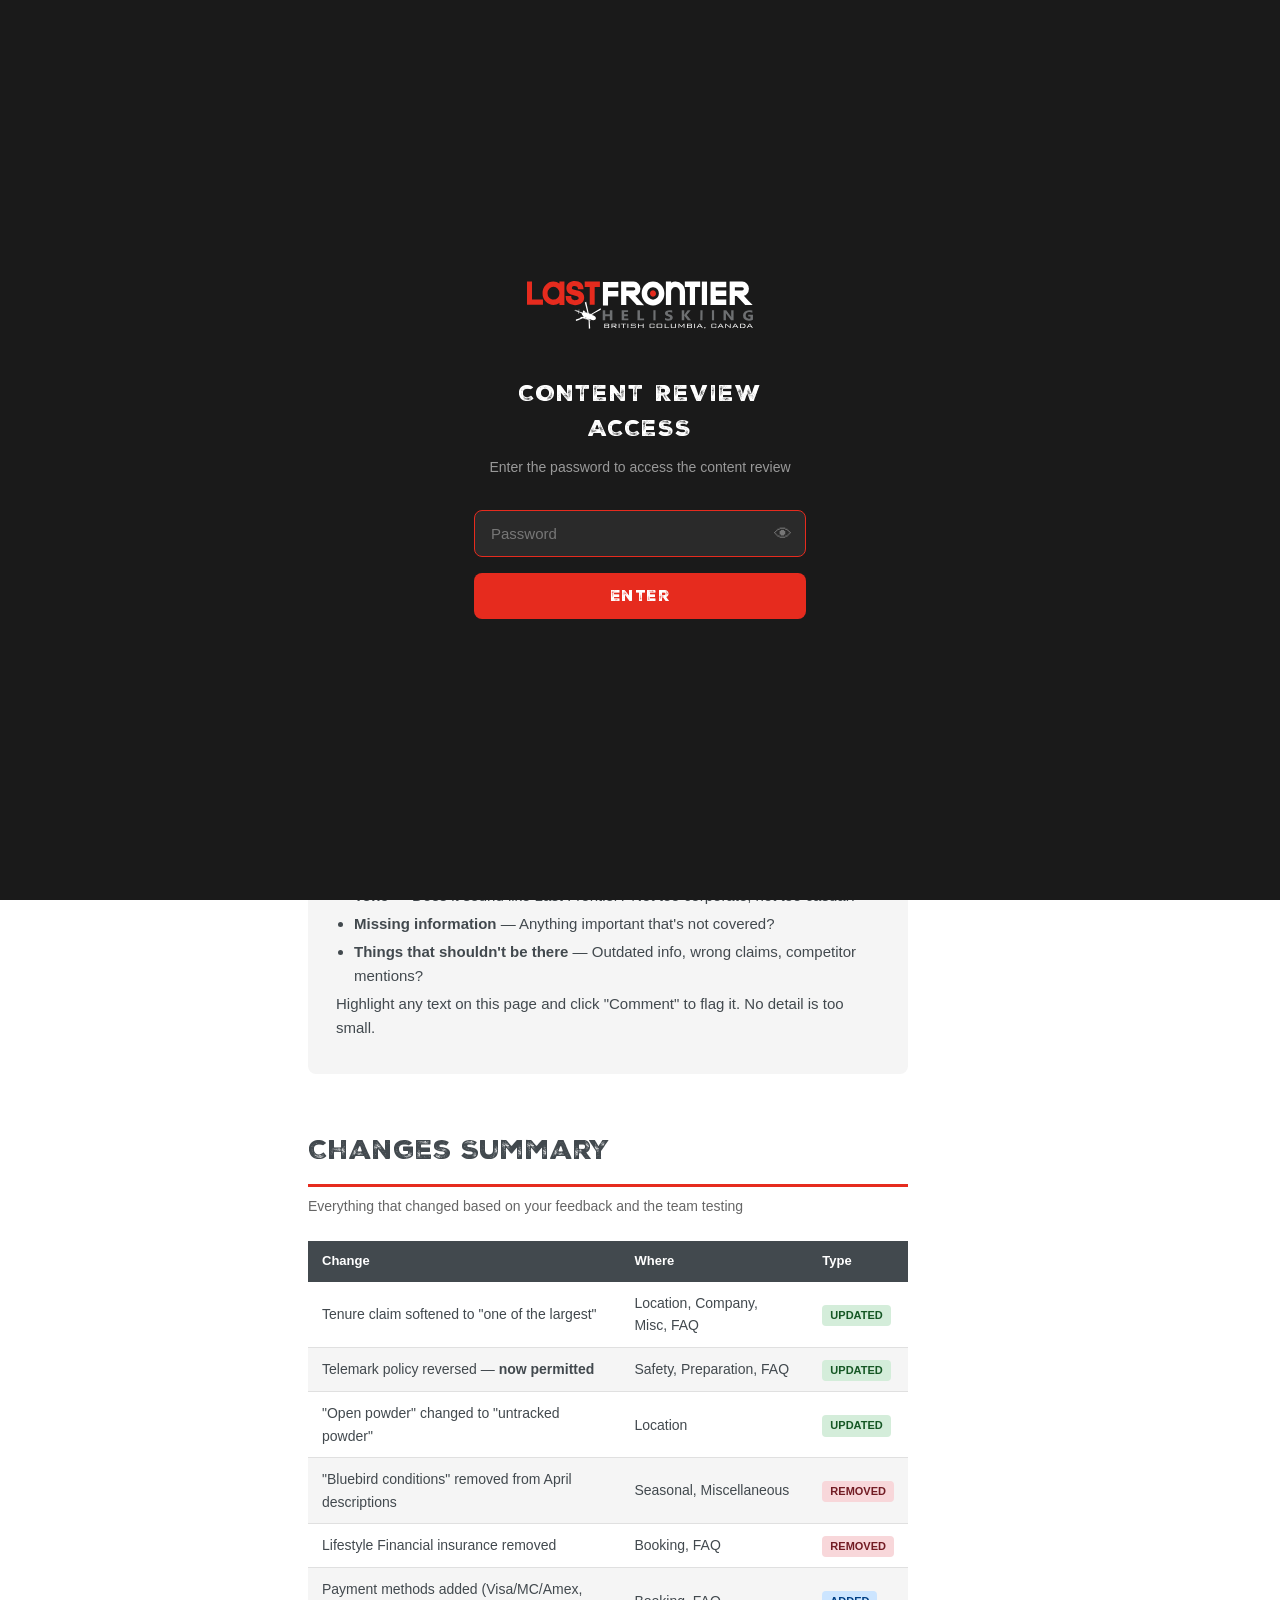
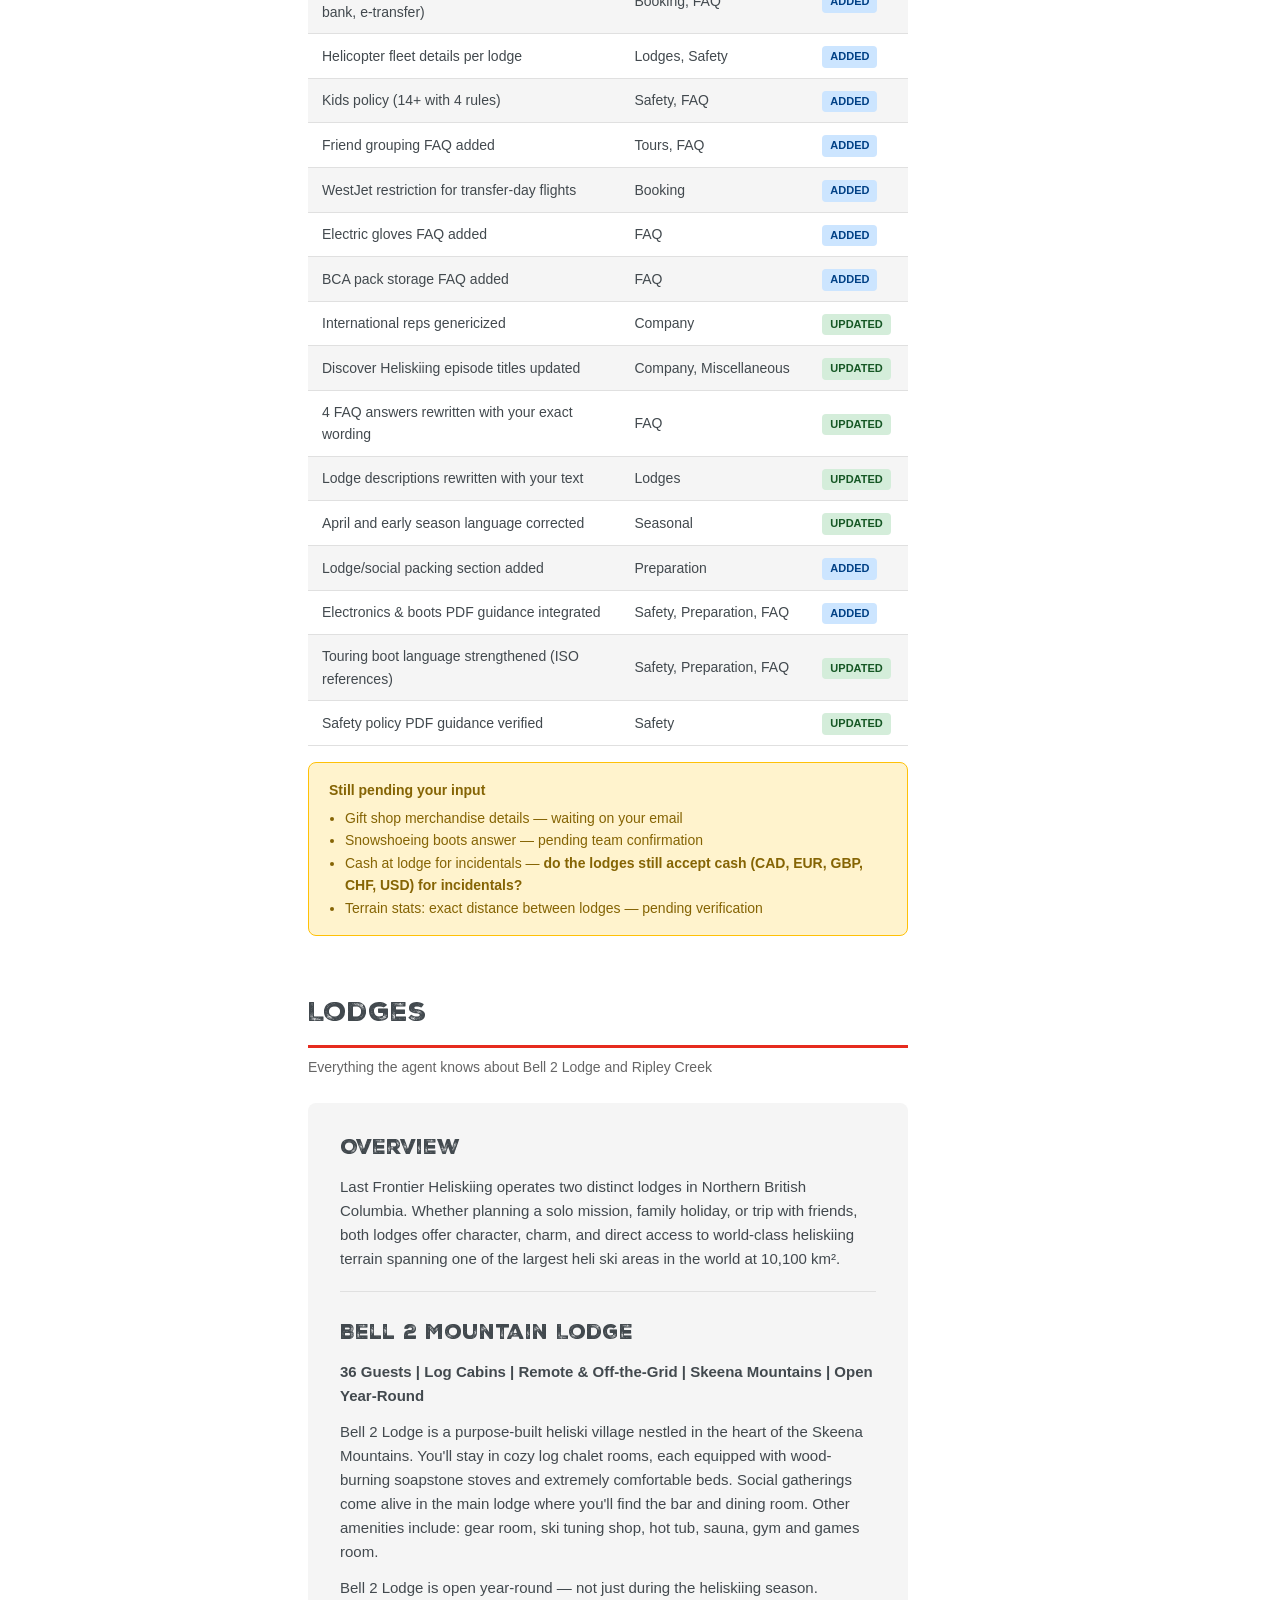
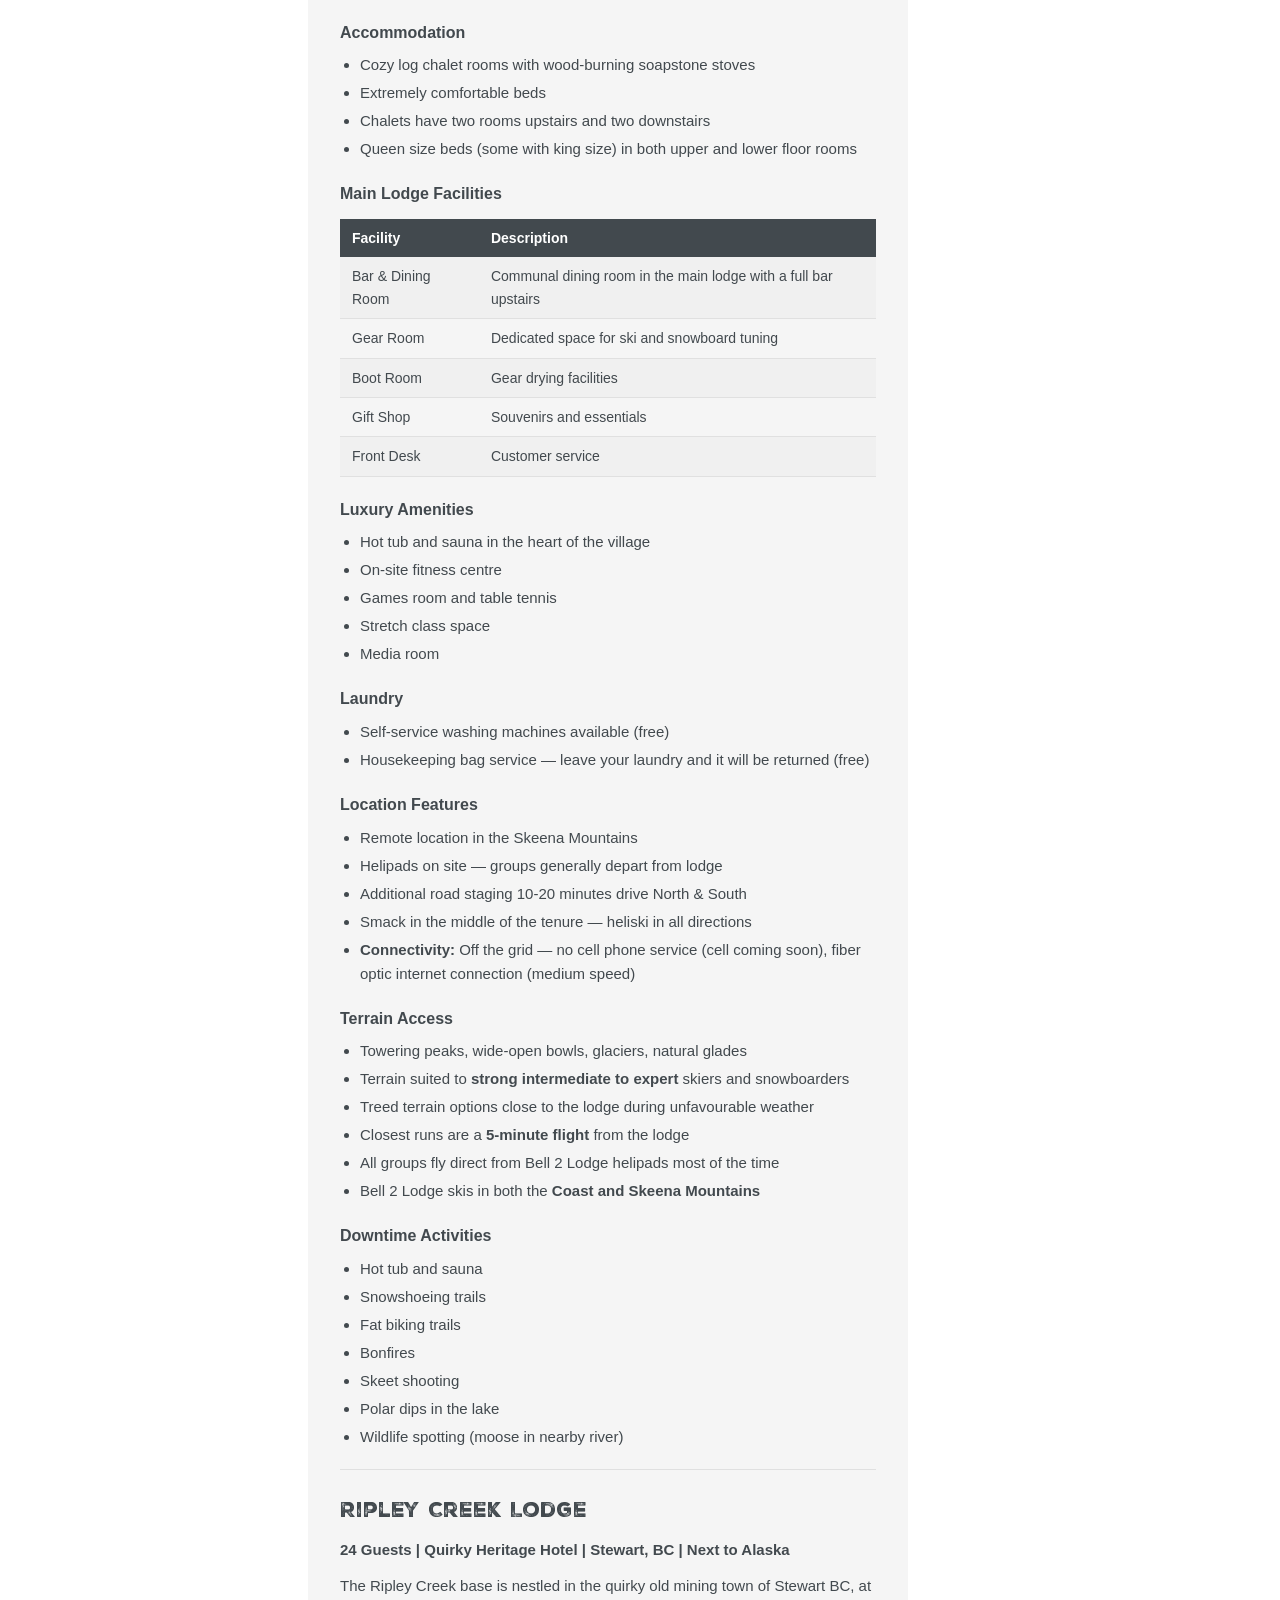
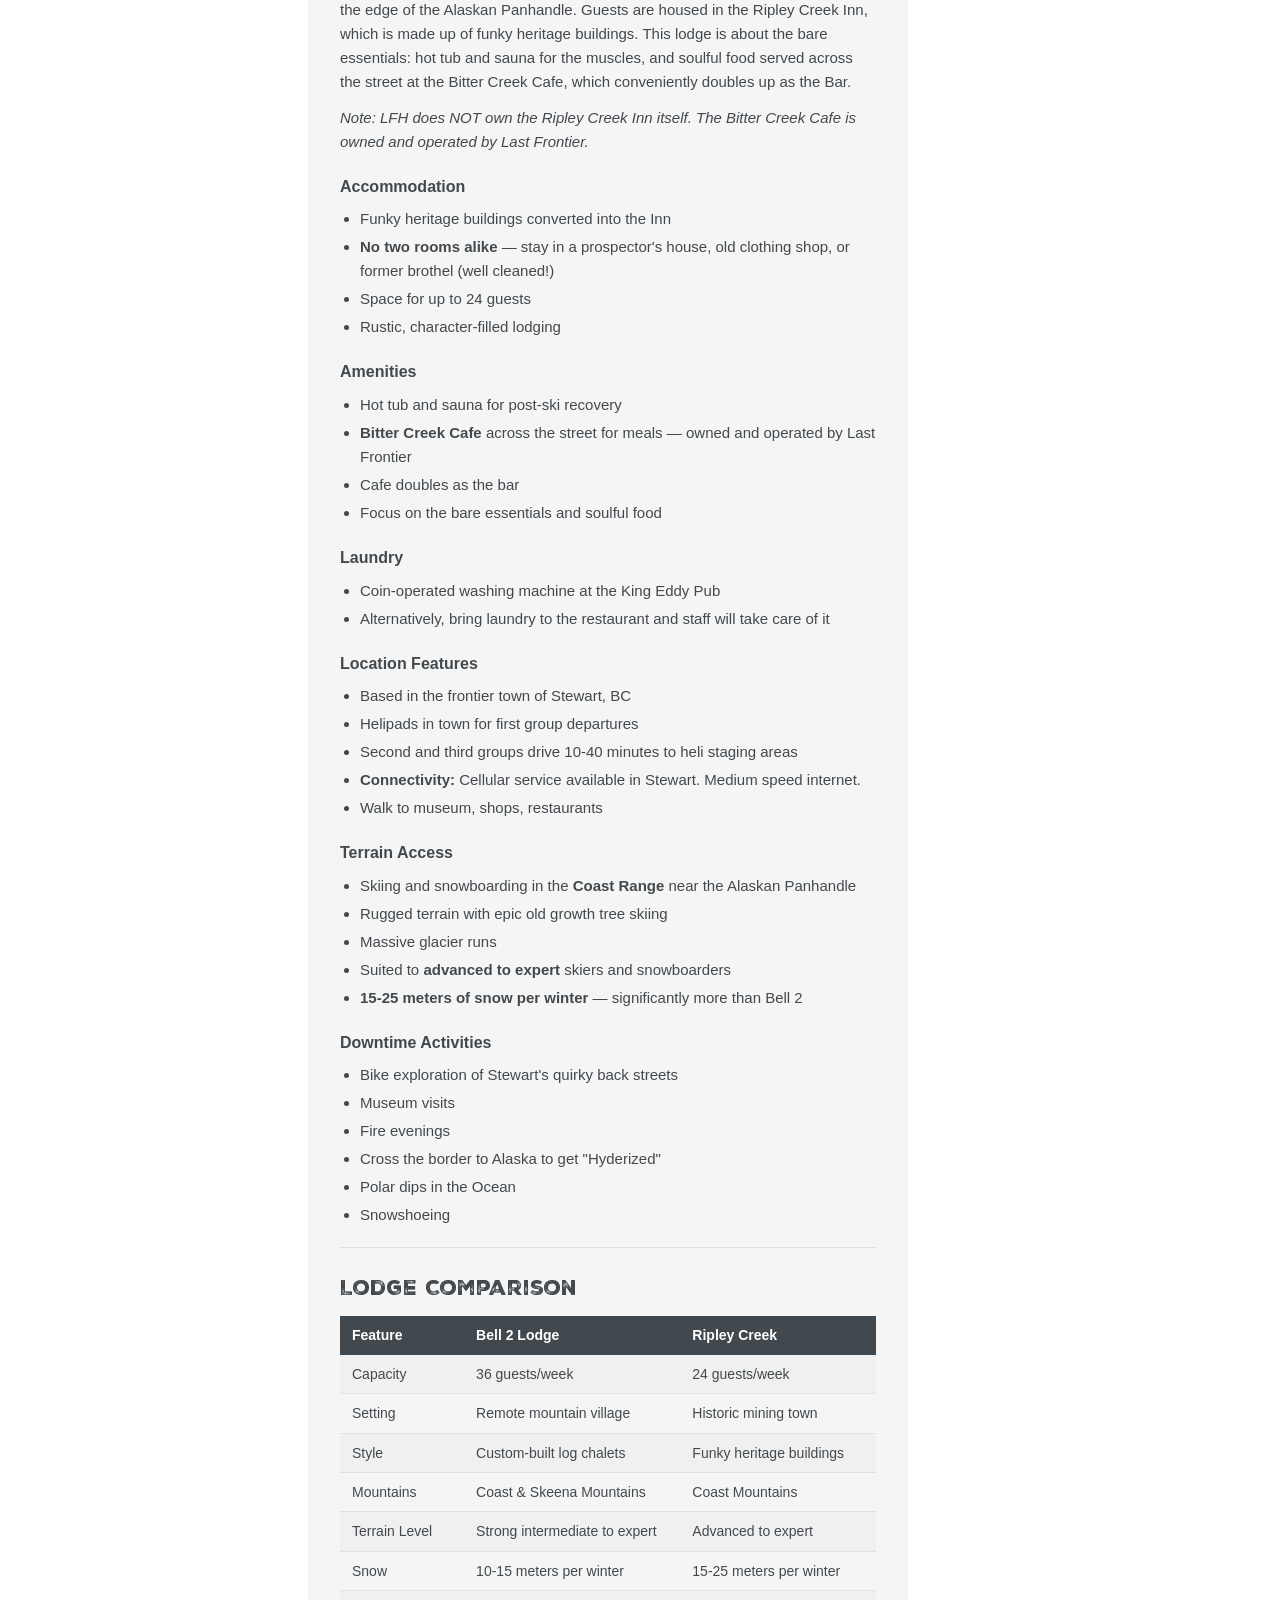
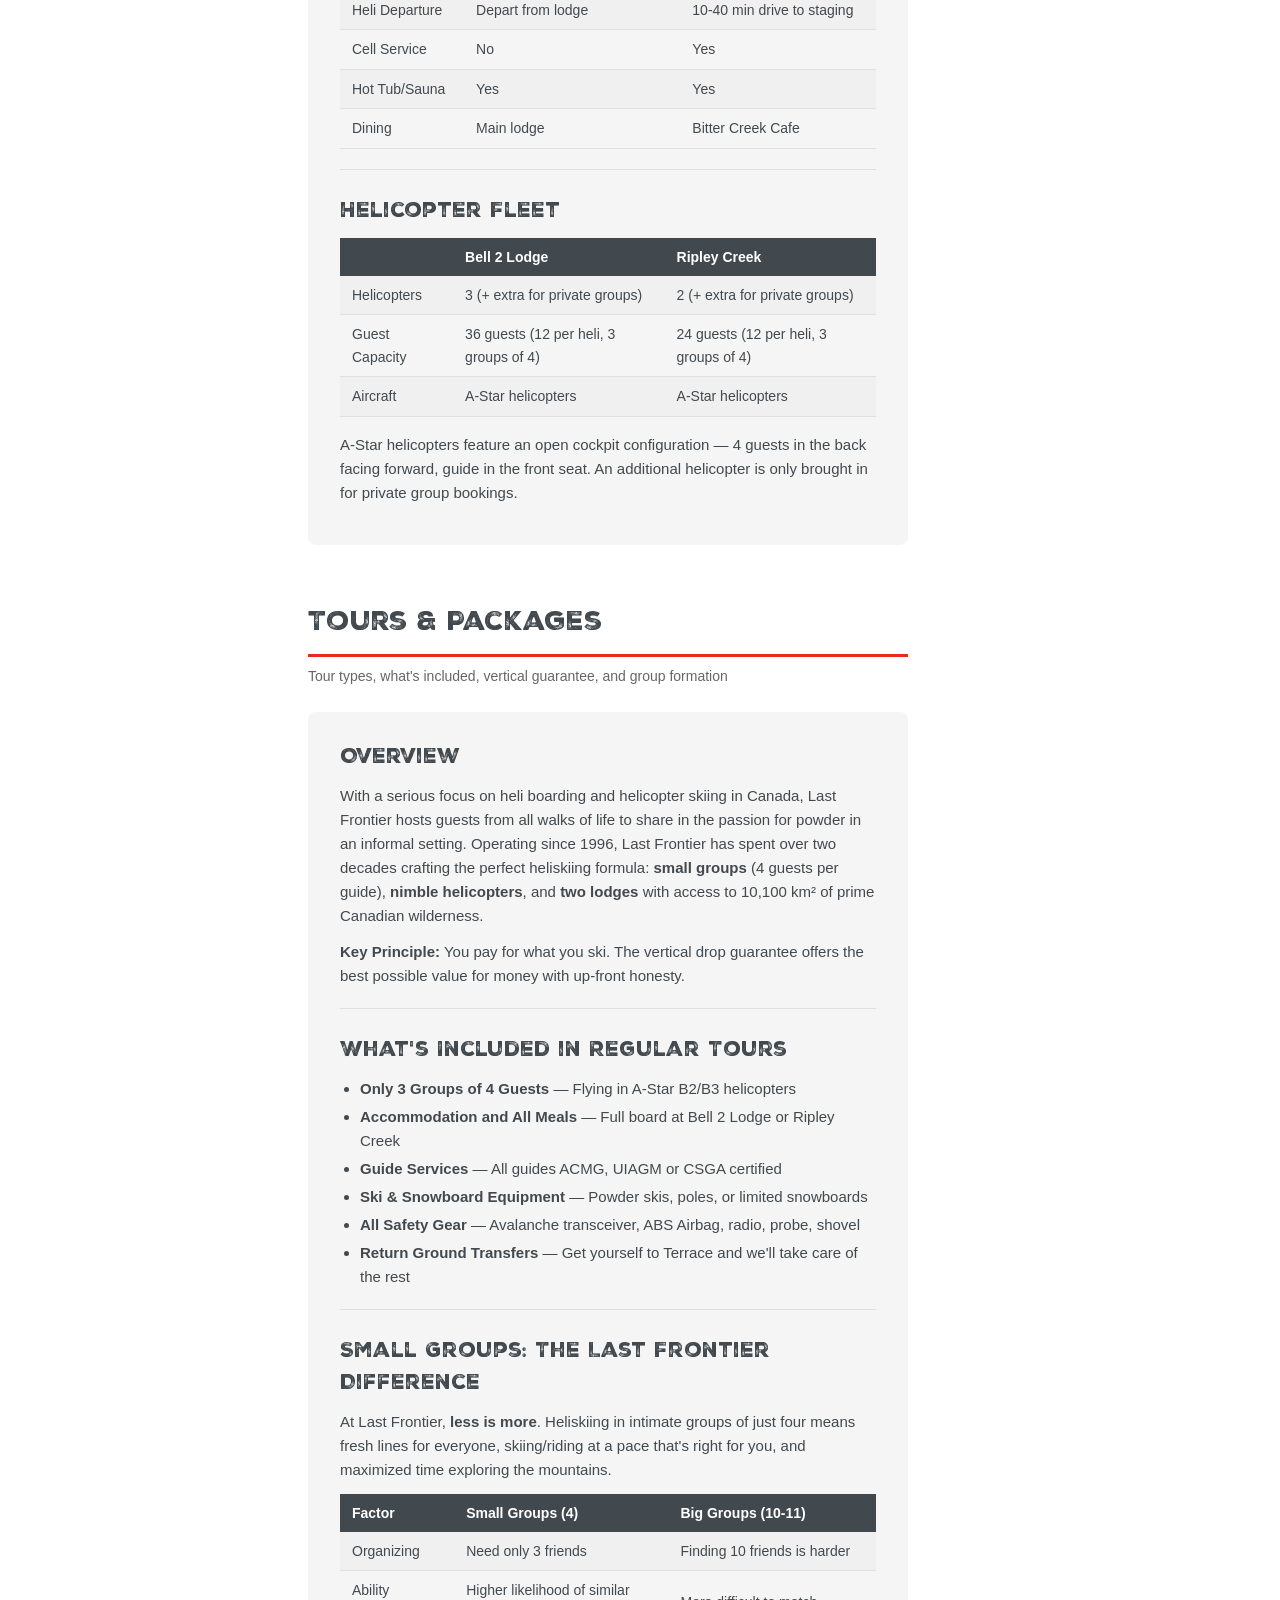
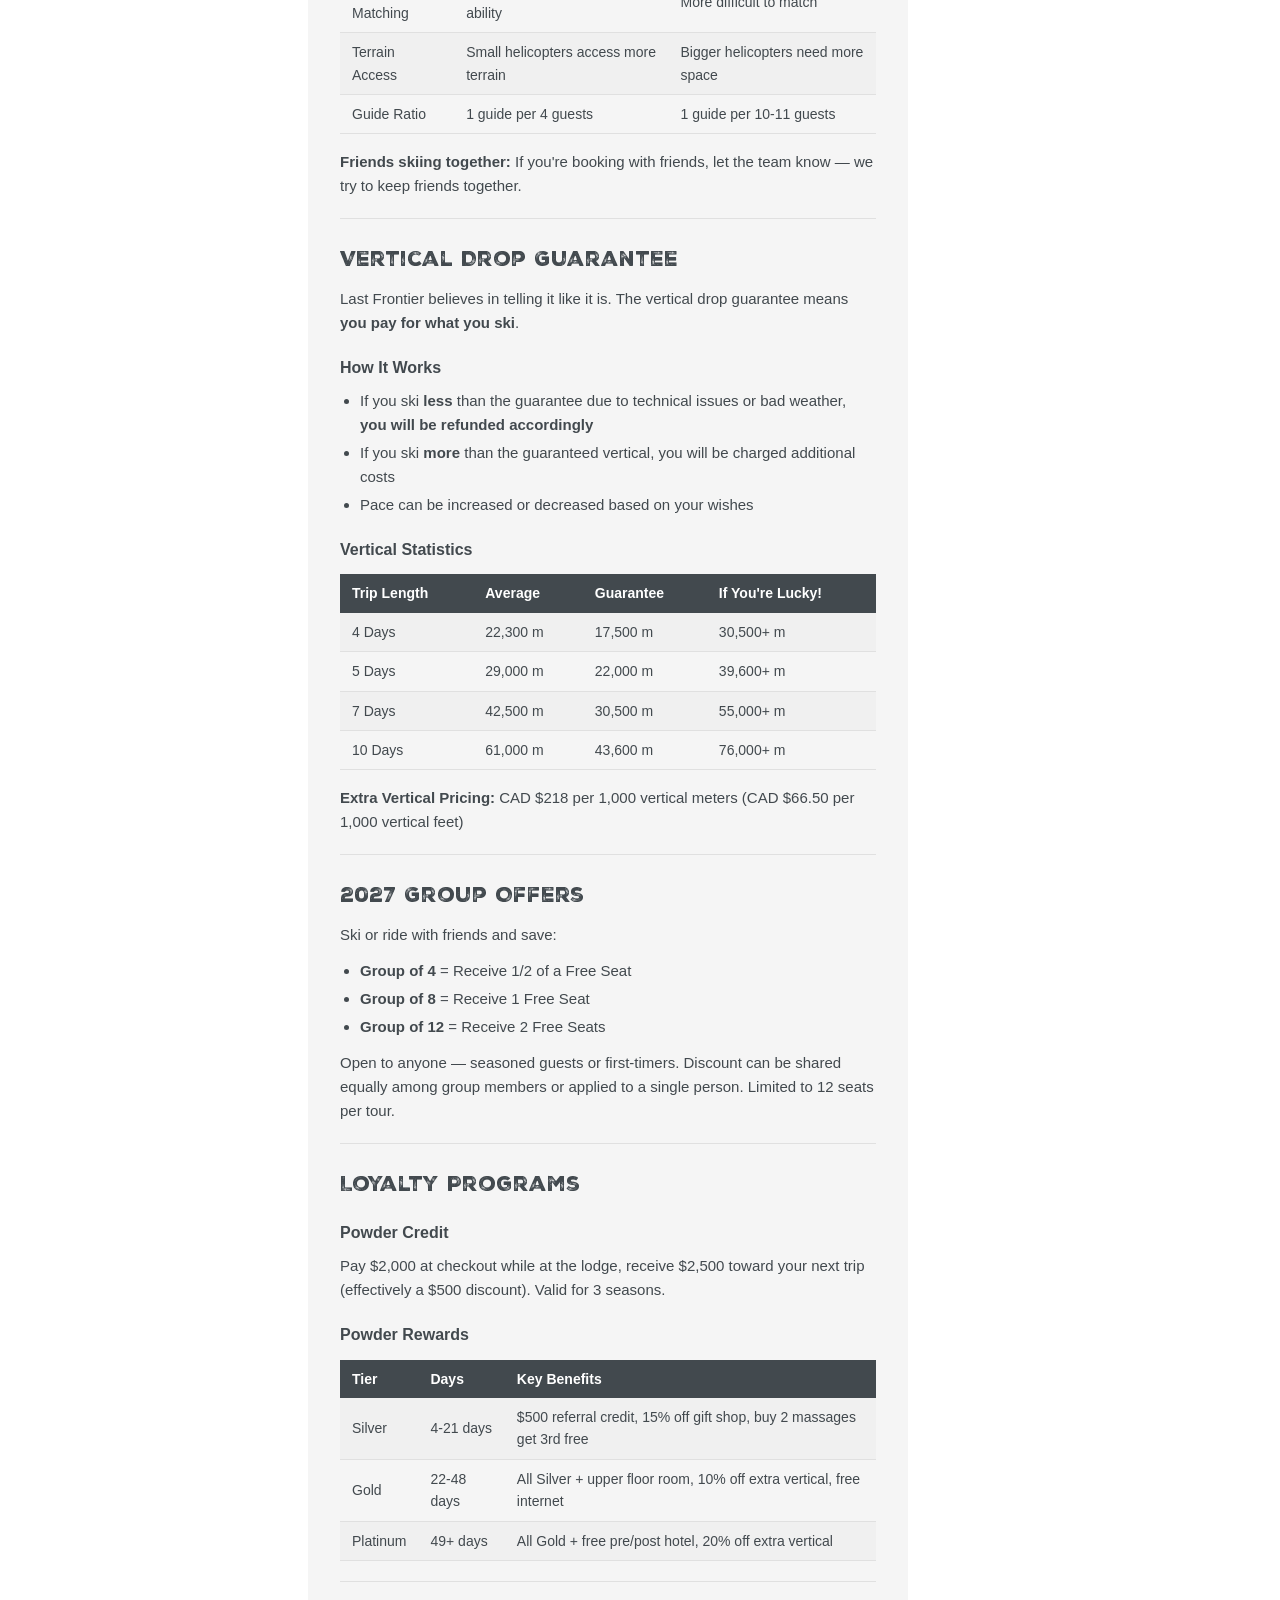
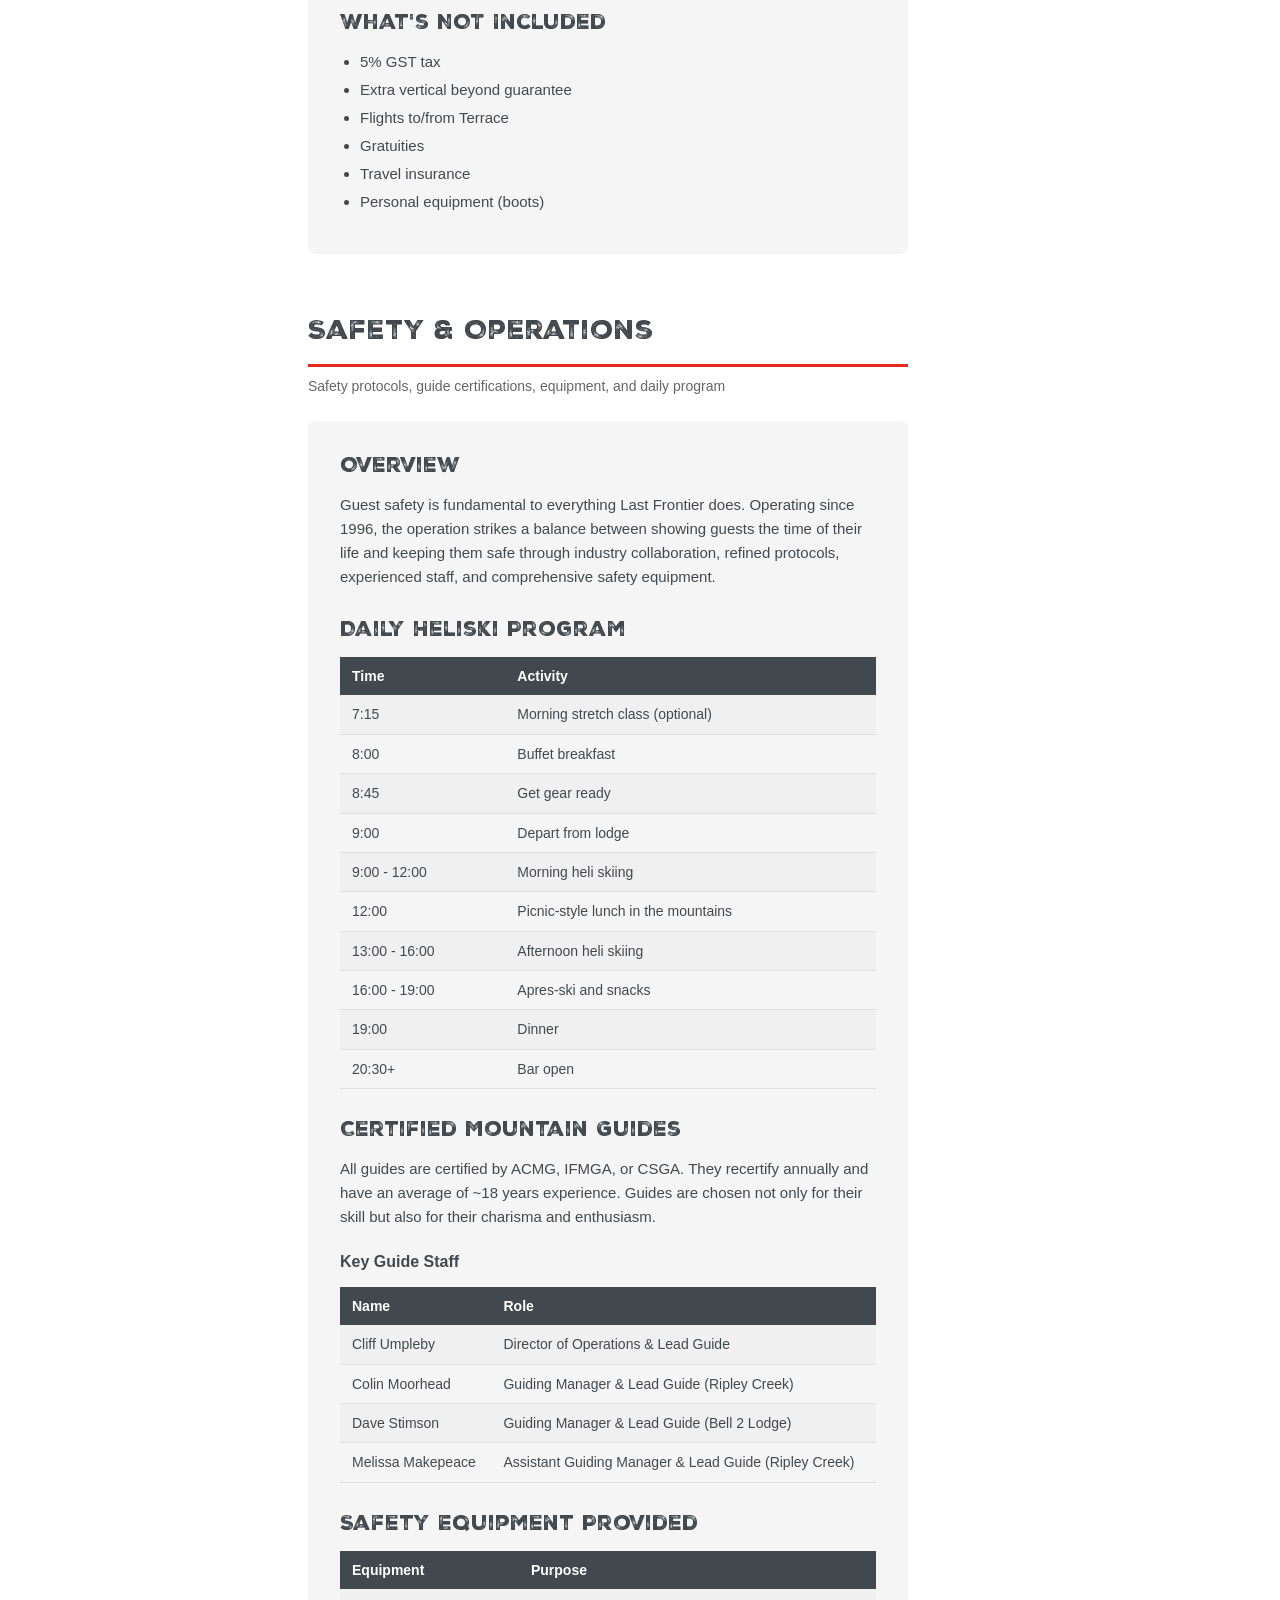
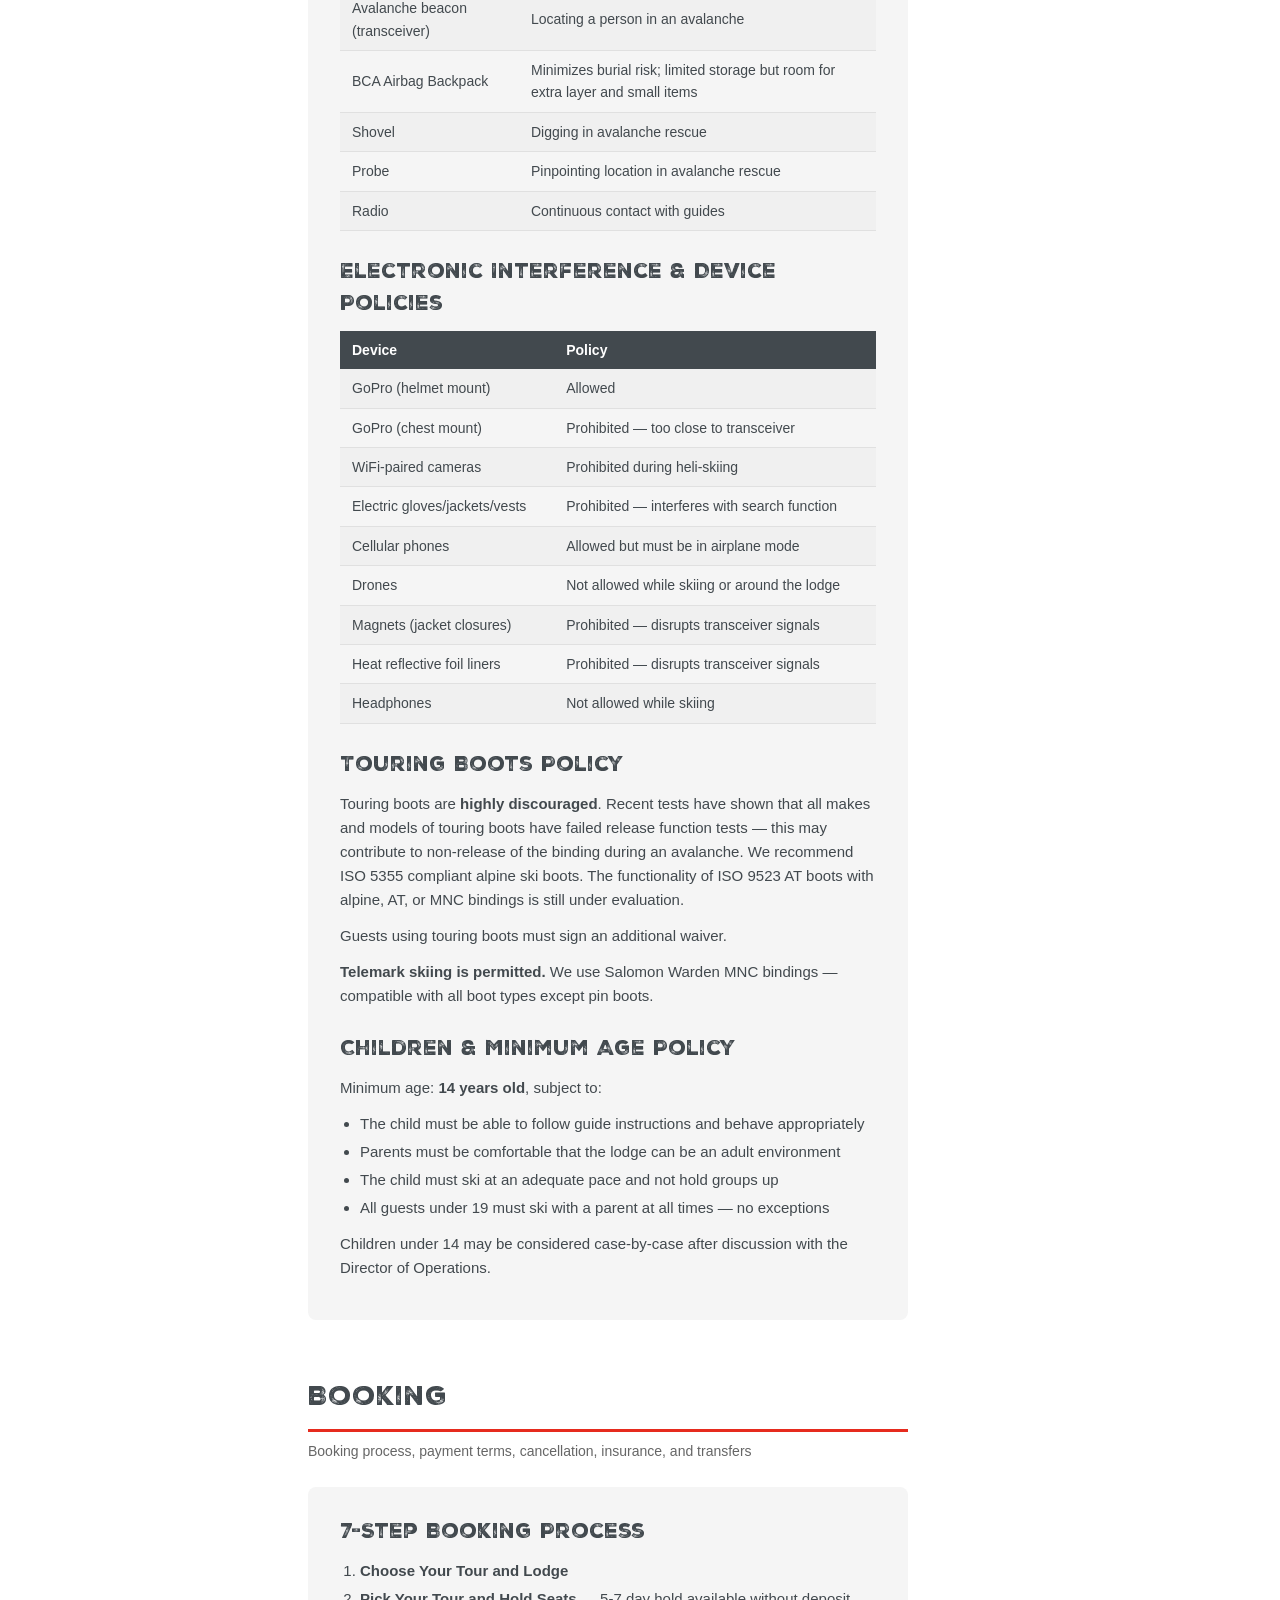
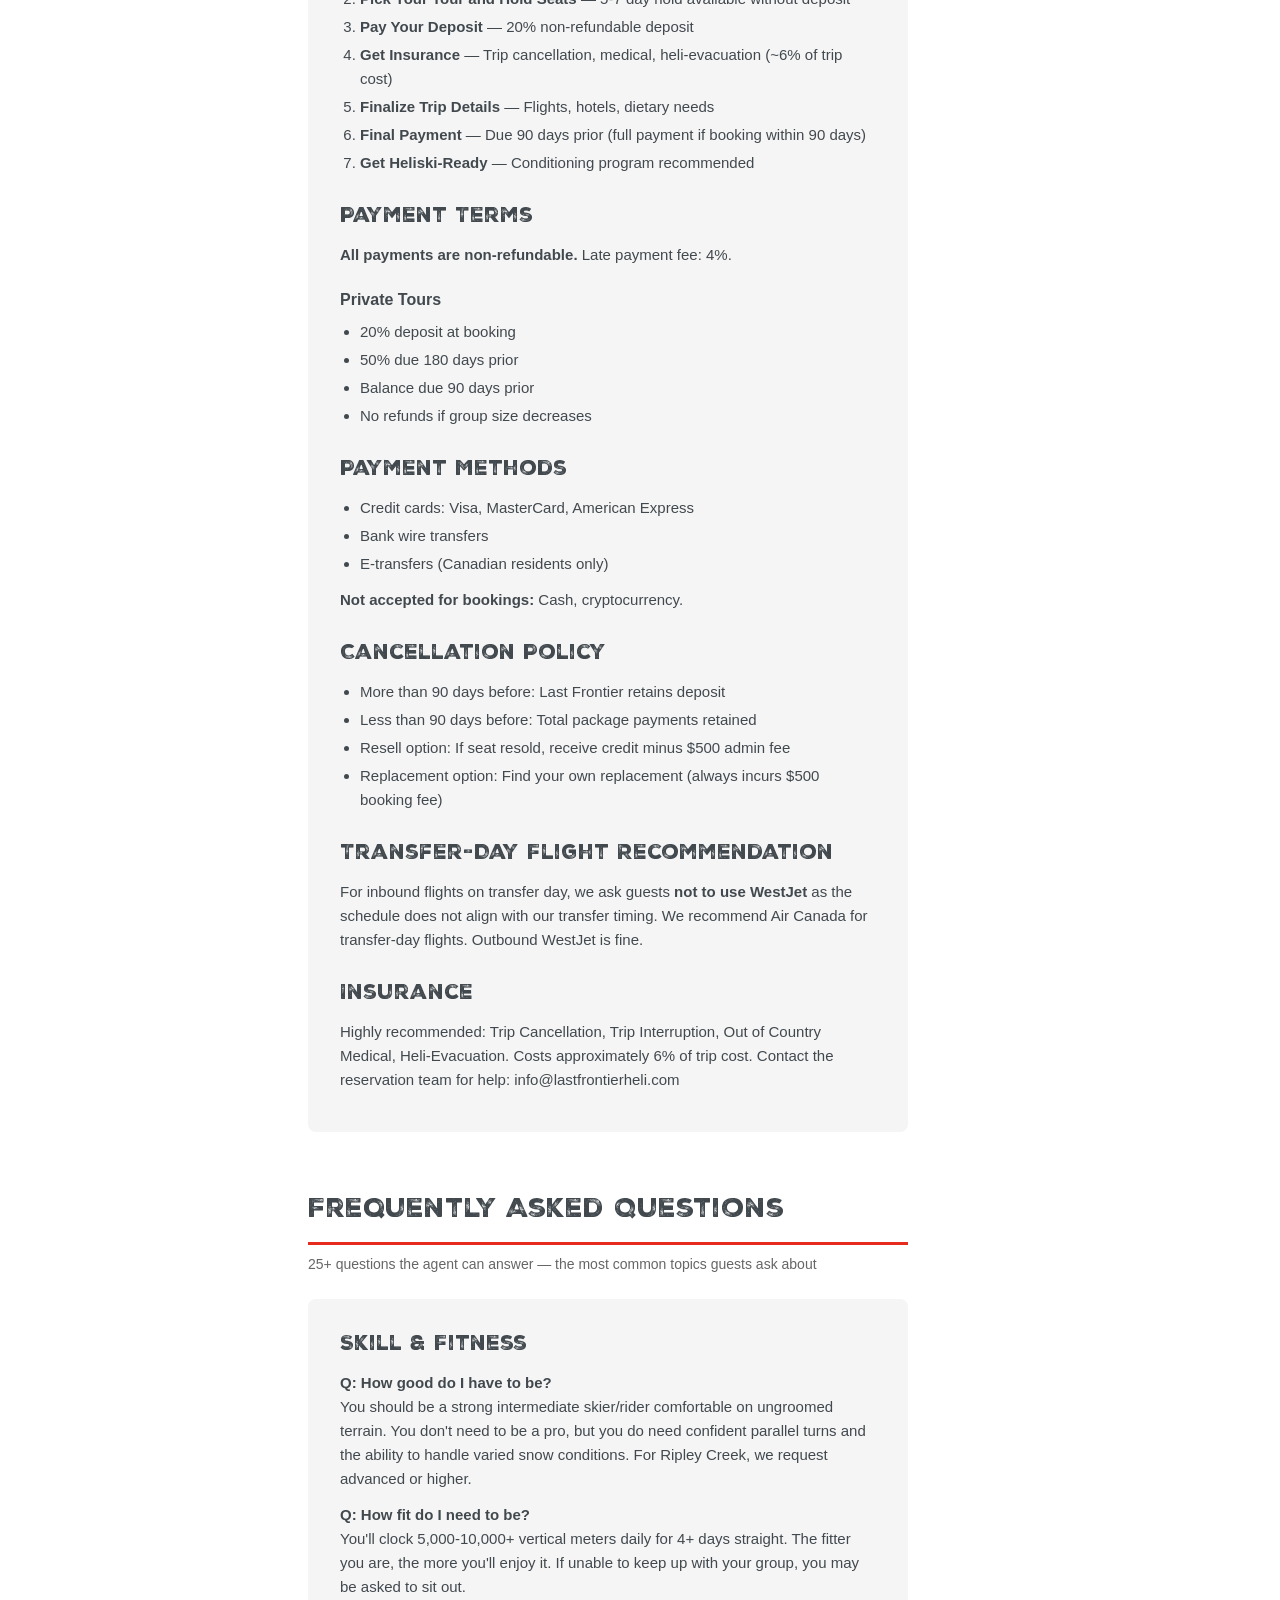
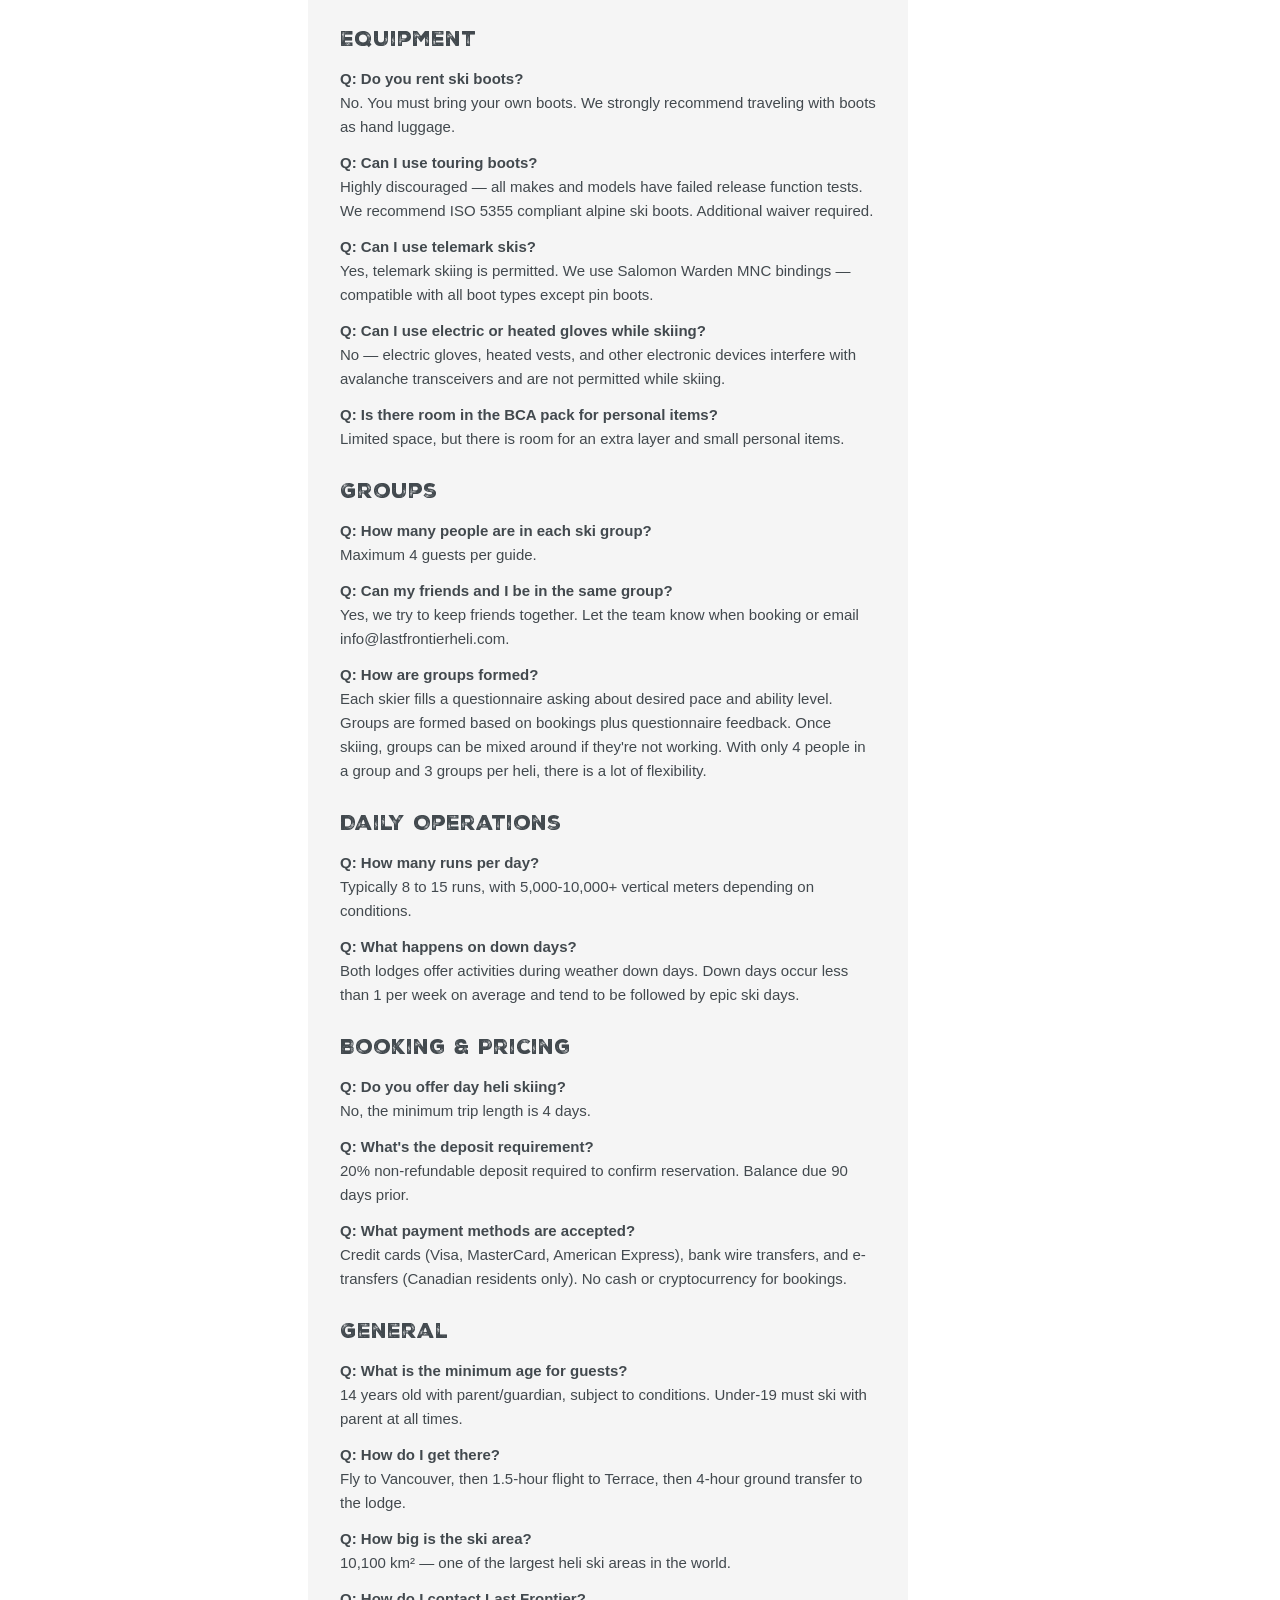
==== kb-review.html @ 34e2c3f5 "Add KB review page with password-protected login gate Client-facing content review page with inline " ====
<!DOCTYPE html>
<html lang="en">
<head>
<meta charset="UTF-8">
<meta name="viewport" content="width=device-width, initial-scale=1.0">
<title>Last Frontier Heliskiing — Content Review</title>
<style>
@font-face {
  font-family: 'Nexa Rust';
  src: url('https://yannicksegaar.github.io/lfh-cdn/fonts/NexaRustSansBlack2.woff2') format('woff2');
  font-weight: 900;
  font-style: normal;
  font-display: swap;
}

*, *::before, *::after { box-sizing: border-box; margin: 0; padding: 0; }

:root {
  --red: #e62b1e;
  --text: #42494e;
  --text-light: #666666;
  --bg: #FFFFFF;
  --section-bg: #F5F5F5;
  --border: #e0e0e0;
  --sidebar-w: 260px;
  --header-h: 72px;
  --gutter-w: 300px;
  --gutter-gap: 24px;
}

html { scroll-behavior: smooth; }
body {
  font-family: -apple-system, BlinkMacSystemFont, 'Segoe UI', Roboto, sans-serif;
  color: var(--text);
  background: var(--bg);
  line-height: 1.6;
  font-size: 15px;
}

/* HEADER */
.header {
  position: fixed; top: 0; left: 0; right: 0; z-index: 100;
  height: var(--header-h);
  background: var(--text);
  display: flex; align-items: center; padding: 0 32px;
  gap: 20px;
}
.header img { height: 36px; }
.header h1 {
  font-family: 'Nexa Rust', sans-serif;
  color: #fff; font-size: 20px; font-weight: 900; letter-spacing: 0.02em;
}

/* DISCLAIMER BANNER */
.disclaimer {
  position: fixed; top: var(--header-h); left: 0; right: 0; z-index: 99;
  background: #fef3cd; border-bottom: 1px solid #ffc107;
  padding: 10px 32px; font-size: 13px; color: #856404;
  text-align: center;
}
.disclaimer-height { height: 40px; }

/* SIDEBAR */
.sidebar {
  position: fixed; top: calc(var(--header-h) + 40px); left: 0; bottom: 0;
  width: var(--sidebar-w); background: #fafafa; border-right: 1px solid var(--border);
  overflow-y: auto; padding: 20px 0; z-index: 50;
}
.sidebar-group { margin-bottom: 16px; }
.sidebar-group-title {
  font-family: 'Nexa Rust', sans-serif;
  font-size: 11px; text-transform: uppercase; letter-spacing: 0.08em;
  color: var(--text-light); padding: 4px 24px; margin-bottom: 2px;
}
.sidebar a {
  display: block; padding: 6px 24px; color: var(--text);
  text-decoration: none; font-size: 14px; transition: all 0.15s;
  border-left: 3px solid transparent;
}
.sidebar a:hover { background: #f0f0f0; }
.sidebar a.active {
  color: var(--red); border-left-color: var(--red);
  background: rgba(230,43,30,0.05); font-weight: 600;
}

/* MOBILE HAMBURGER */
.hamburger {
  display: none; position: fixed; top: calc(var(--header-h) + 48px); left: 12px;
  z-index: 200; background: var(--text); color: #fff; border: none;
  width: 40px; height: 40px; border-radius: 8px; font-size: 20px; cursor: pointer;
}

/* MAIN CONTENT */
.main {
  margin-left: var(--sidebar-w);
  margin-right: calc(var(--gutter-w) + var(--gutter-gap));
  margin-top: calc(var(--header-h) + 40px);
  padding: 40px 48px 120px;
  max-width: 900px;
  position: relative;
}

/* SECTIONS */
.section { margin-bottom: 56px; scroll-margin-top: calc(var(--header-h) + 56px); }
.section-title {
  font-family: 'Nexa Rust', sans-serif;
  font-size: 26px; color: var(--text); margin-bottom: 8px;
  padding-bottom: 12px; border-bottom: 3px solid var(--red);
}
.section-subtitle {
  font-size: 14px; color: var(--text-light); margin-bottom: 24px;
}

/* KB CONTENT CARDS */
.kb-content {
  background: var(--section-bg); border-radius: 8px;
  padding: 28px 32px; margin-bottom: 20px;
}
.kb-content h2 { font-family: 'Nexa Rust', sans-serif; font-size: 20px; margin: 24px 0 12px; color: var(--text); }
.kb-content h2:first-child { margin-top: 0; }
.kb-content h3 { font-size: 16px; font-weight: 700; margin: 20px 0 8px; color: var(--text); }
.kb-content h4 { font-size: 14px; font-weight: 700; margin: 16px 0 6px; }
.kb-content p { margin-bottom: 12px; }
.kb-content ul, .kb-content ol { margin: 8px 0 12px 20px; }
.kb-content li { margin-bottom: 4px; }
.kb-content table { width: 100%; border-collapse: collapse; margin: 12px 0 16px; font-size: 14px; }
.kb-content th { background: var(--text); color: #fff; padding: 8px 12px; text-align: left; font-weight: 600; }
.kb-content td { padding: 8px 12px; border-bottom: 1px solid var(--border); }
.kb-content tr:nth-child(even) td { background: rgba(0,0,0,0.02); }
.kb-content blockquote {
  border-left: 3px solid var(--red); padding: 8px 16px; margin: 12px 0;
  background: rgba(230,43,30,0.03); font-style: italic;
}
.kb-content strong { font-weight: 700; }
.kb-content em { font-style: italic; }
.kb-content hr { border: none; border-top: 1px solid var(--border); margin: 20px 0; }

/* PROMPT CARDS */
.prompt-card {
  background: var(--section-bg); border-radius: 8px;
  padding: 24px 28px; margin-bottom: 16px;
  border-left: 4px solid var(--red);
}
.prompt-card-title {
  font-family: 'Nexa Rust', sans-serif;
  font-size: 16px; margin-bottom: 10px; color: var(--text);
}
.prompt-card p { margin-bottom: 8px; font-size: 14px; }
.prompt-card ul { margin: 6px 0 10px 18px; font-size: 14px; }
.prompt-card li { margin-bottom: 3px; }
.prompt-card table { width: 100%; border-collapse: collapse; margin: 8px 0; font-size: 13px; }
.prompt-card th { background: var(--text); color: #fff; padding: 6px 10px; text-align: left; }
.prompt-card td { padding: 6px 10px; border-bottom: 1px solid var(--border); }

/* EXIT CARDS */
.exit-card {
  background: var(--section-bg); border-radius: 8px;
  padding: 20px 24px; margin-bottom: 12px;
  display: flex; gap: 16px; align-items: flex-start;
}
.exit-icon {
  width: 40px; height: 40px; border-radius: 8px; background: var(--red);
  color: #fff; display: flex; align-items: center; justify-content: center;
  font-size: 18px; flex-shrink: 0;
}
.exit-info h4 { font-size: 15px; font-weight: 700; margin-bottom: 4px; }
.exit-info p { font-size: 13px; color: var(--text-light); }

/* PRICING TABLE */
.pricing-group { margin-bottom: 28px; }
.pricing-group h3 {
  font-family: 'Nexa Rust', sans-serif;
  font-size: 18px; margin-bottom: 12px;
}
.pricing-table { width: 100%; border-collapse: collapse; margin-bottom: 8px; }
.pricing-table th {
  background: var(--text); color: #fff; padding: 10px 14px;
  text-align: left; font-size: 13px; font-weight: 600;
}
.pricing-table td { padding: 10px 14px; border-bottom: 1px solid var(--border); font-size: 14px; }
.pricing-table tr:nth-child(even) td { background: var(--section-bg); }
.pricing-note { font-size: 13px; color: var(--text-light); margin-top: 4px; }

/* CHANGES TABLE */
.changes-table { width: 100%; border-collapse: collapse; margin: 16px 0; }
.changes-table th {
  background: var(--text); color: #fff; padding: 10px 14px;
  text-align: left; font-size: 13px;
}
.changes-table td { padding: 10px 14px; border-bottom: 1px solid var(--border); font-size: 14px; }
.changes-table tr:nth-child(even) td { background: var(--section-bg); }
.changes-badge {
  display: inline-block; padding: 2px 8px; border-radius: 4px;
  font-size: 11px; font-weight: 600; text-transform: uppercase;
}
.changes-badge.updated { background: #d4edda; color: #155724; }
.changes-badge.added { background: #cce5ff; color: #004085; }
.changes-badge.removed { background: #f8d7da; color: #721c24; }

/* INLINE COMMENTING */
.comment-hint {
  display: flex; align-items: center; gap: 8px;
  background: #e8f4fd; border: 1px solid #b6d4fe; border-radius: 8px;
  padding: 10px 16px; margin-bottom: 24px; font-size: 13px; color: #084298;
}
.comment-hint::before { content: '💬'; font-size: 16px; }

.comments-gutter {
  position: fixed;
  top: calc(var(--header-h) + 40px);
  right: 0;
  width: var(--gutter-w);
  bottom: 0;
  overflow-y: auto;
  padding: 20px 16px;
  border-left: 1px solid var(--border);
  background: #fafafa;
  z-index: 40;
}
.comments-gutter-title {
  font-family: 'Nexa Rust', sans-serif;
  font-size: 13px; text-transform: uppercase; letter-spacing: 0.06em;
  color: var(--text-light); margin-bottom: 12px; padding-bottom: 8px;
  border-bottom: 1px solid var(--border);
}
.comments-gutter-empty {
  font-size: 13px; color: var(--text-light); font-style: italic;
  padding: 20px 0;
}

.comment-card {
  background: #fff; border: 1px solid var(--border); border-radius: 8px;
  padding: 12px 14px; margin-bottom: 10px; font-size: 13px;
  position: relative; cursor: pointer; transition: border-color 0.15s, box-shadow 0.15s;
}
.comment-card:hover, .comment-card.active {
  border-color: #ffc107; box-shadow: 0 0 0 1px #ffc107;
}
.comment-card .comment-meta {
  font-size: 11px; color: var(--text-light); margin-bottom: 6px;
}
.comment-card .comment-quote {
  background: rgba(255, 212, 0, 0.15); border-left: 2px solid #ffc107;
  padding: 4px 8px; margin-bottom: 8px; font-size: 12px;
  color: var(--text); max-height: 48px; overflow: hidden;
  text-overflow: ellipsis; font-style: italic;
}
.comment-card .comment-text {
  color: var(--text); line-height: 1.5;
}
.comment-card .comment-section-badge {
  display: inline-block; font-size: 10px; background: var(--section-bg);
  border-radius: 3px; padding: 1px 6px; color: var(--text-light);
  margin-top: 6px;
}
.comment-card .comment-actions {
  position: absolute; top: 6px; right: 6px;
  display: flex; gap: 2px;
}
.comment-card .comment-action-btn {
  background: none; border: none; font-size: 13px;
  cursor: pointer; color: var(--text-light); padding: 3px 4px;
  line-height: 1; border-radius: 3px;
}
.comment-card .comment-action-btn:hover { background: #f0f0f0; color: var(--text); }
.comment-card .comment-action-btn.delete:hover { background: #f8d7da; color: #721c24; }
.comment-card.resolved {
  opacity: 0.5; border-style: dashed;
}
.comment-card.resolved .comment-text { text-decoration: line-through; }

.comment-edit-area {
  width: 100%; padding: 6px 8px; border: 1px solid var(--border);
  border-radius: 4px; font-family: inherit; font-size: 13px;
  resize: vertical; min-height: 50px; margin-bottom: 6px;
}
.comment-edit-area:focus { outline: none; border-color: var(--red); }
.comment-edit-actions {
  display: flex; gap: 4px; justify-content: flex-end;
}
.comment-edit-actions button {
  padding: 3px 10px; border-radius: 4px; font-size: 11px;
  font-weight: 600; cursor: pointer; border: none;
}
.comment-edit-actions .btn-save { background: var(--red); color: #fff; }
.comment-edit-actions .btn-save:hover { opacity: 0.85; }
.comment-edit-actions .btn-edit-cancel { background: #eee; color: var(--text); }
.comment-edit-actions .btn-edit-cancel:hover { background: #ddd; }

.comment-highlight {
  background: rgba(255, 212, 0, 0.3);
  cursor: pointer;
  border-bottom: 2px solid #ffc107;
  transition: background 0.15s;
}
.comment-highlight:hover, .comment-highlight.active {
  background: rgba(255, 212, 0, 0.5);
}

.comment-popover {
  position: fixed; z-index: 1000;
  display: none;
}
.comment-popover button {
  display: flex; align-items: center; gap: 6px;
  padding: 6px 14px; background: var(--text); color: #fff;
  border: none; border-radius: 6px; font-size: 13px; font-weight: 600;
  cursor: pointer; box-shadow: 0 2px 8px rgba(0,0,0,0.2);
  white-space: nowrap;
}
.comment-popover button:hover { background: #2a3035; }

.comment-input-card {
  background: #fff; border: 1px solid #ffc107; border-radius: 8px;
  padding: 12px 14px; margin-bottom: 10px;
  box-shadow: 0 2px 8px rgba(0,0,0,0.08);
}
.comment-input-card .comment-input-quote {
  background: rgba(255, 212, 0, 0.15); border-left: 2px solid #ffc107;
  padding: 4px 8px; margin-bottom: 8px; font-size: 12px;
  color: var(--text); max-height: 48px; overflow: hidden;
  font-style: italic;
}
.comment-input-card textarea {
  width: 100%; padding: 8px 10px; border: 1px solid var(--border);
  border-radius: 4px; font-family: inherit; font-size: 13px;
  resize: vertical; min-height: 60px;
}
.comment-input-card textarea:focus { outline: none; border-color: var(--red); }
.comment-input-actions {
  display: flex; gap: 6px; margin-top: 8px; justify-content: flex-end;
}
.comment-input-actions button {
  padding: 5px 14px; border-radius: 4px; font-size: 12px;
  font-weight: 600; cursor: pointer; border: none;
}
.comment-input-actions .btn-submit {
  background: var(--red); color: #fff;
}
.comment-input-actions .btn-submit:hover { opacity: 0.85; }
.comment-input-actions .btn-cancel {
  background: #eee; color: var(--text);
}
.comment-input-actions .btn-cancel:hover { background: #ddd; }

@keyframes flash-highlight {
  0%, 100% { background: rgba(255, 212, 0, 0.3); }
  50% { background: rgba(255, 212, 0, 0.7); }
}
@keyframes flash-card {
  0%, 100% { box-shadow: 0 0 0 0 rgba(255, 193, 7, 0); }
  50% { box-shadow: 0 0 0 3px rgba(255, 193, 7, 0.5); }
}

/* GENERAL FEEDBACK */
.general-feedback-box {
  background: var(--section-bg); border-radius: 8px;
  padding: 28px 32px;
}
.general-feedback-box textarea {
  width: 100%; padding: 12px 14px; border: 1px solid var(--border);
  border-radius: 6px; font-family: inherit; font-size: 14px;
  resize: vertical; min-height: 100px; margin-bottom: 12px;
}
.general-feedback-box textarea:focus { outline: none; border-color: var(--red); }
.general-feedback-submit {
  padding: 10px 28px; background: var(--red); color: #fff;
  border: none; border-radius: 6px; font-size: 14px;
  font-weight: 600; cursor: pointer; transition: opacity 0.15s;
}
.general-feedback-submit:hover { opacity: 0.85; }
.general-feedback-submit:disabled { opacity: 0.4; cursor: not-allowed; }
.general-feedback-status {
  margin-top: 12px; font-size: 14px; display: none;
  padding: 10px 14px; border-radius: 6px;
}
.general-feedback-status.success { background: #d4edda; color: #155724; }
.general-feedback-status.error { background: #f8d7da; color: #721c24; }

/* COMMENT EXPORT */
.comments-gutter-footer {
  margin-top: 16px; padding-top: 12px;
  border-top: 1px solid var(--border);
}
.comment-export-btn {
  width: 100%; padding: 8px 14px; background: var(--text); color: #fff;
  border: none; border-radius: 6px; font-size: 13px; font-weight: 600;
  cursor: pointer; transition: all 0.15s;
}
.comment-export-btn:hover { background: #2a3035; }
.comment-export-btn:disabled { opacity: 0.5; cursor: not-allowed; }
.comment-export-btn.sent { background: #155724; }

/* FEEDBACK REPORT STICKY BAR */
.feedback-report-bar {
  position: fixed; bottom: 0; left: 280px; right: 320px;
  background: #fff; border-top: 2px solid var(--red);
  padding: 12px 24px; z-index: 100;
  box-shadow: 0 -2px 12px rgba(0,0,0,0.08);
  display: none;
}
.feedback-report-bar-inner {
  display: flex; align-items: center; justify-content: space-between;
  max-width: 900px; margin: 0 auto;
}
.feedback-report-summary {
  font-size: 13px; color: var(--text-light);
}
.feedback-pdf-btn {
  padding: 10px 28px; background: #42494e; color: #fff;
  border: none; border-radius: 6px; font-size: 14px;
  cursor: pointer; white-space: nowrap; margin-right: 8px;
}
.feedback-pdf-btn:hover { opacity: 0.85; }
.feedback-report-btn {
  padding: 10px 28px; background: var(--red); color: #fff;
  border: none; border-radius: 6px; font-size: 14px;
  font-weight: 600; cursor: pointer; transition: opacity 0.15s;
  white-space: nowrap;
}
.feedback-report-btn:hover { opacity: 0.85; }
.feedback-report-btn:disabled { opacity: 0.4; cursor: not-allowed; }
.feedback-report-btn.sent { background: #155724; }
@media (max-width: 768px) {
  .feedback-report-bar { left: 0; right: 0; }
}
@media (max-width: 1100px) {
  .feedback-report-bar { right: 0; }
}

/* GENERAL FEEDBACK LIST */
.general-feedback-item {
  display: flex; align-items: flex-start; gap: 10px;
  padding: 10px 12px; background: #f8f8f8; border-radius: 6px;
  margin-bottom: 8px; font-size: 14px; line-height: 1.5;
}
.general-feedback-item .gf-text { flex: 1; }
.general-feedback-item .gf-time { font-size: 11px; color: var(--text-light); white-space: nowrap; }
.general-feedback-item .gf-actions { display: flex; gap: 4px; }
.general-feedback-item .gf-actions button {
  background: none; border: none; cursor: pointer; font-size: 14px;
  opacity: 0.5; padding: 2px 4px;
}
.general-feedback-item .gf-actions button:hover { opacity: 1; }
.persistence-notice {
  font-size: 12px; color: var(--text-light); margin-top: 8px;
  line-height: 1.4; font-style: italic;
}

/* SIGN-OFF */
.signoff-box {
  background: var(--section-bg); border: 2px solid var(--red);
  border-radius: 12px; padding: 32px; text-align: center;
}
.signoff-box h3 {
  font-family: 'Nexa Rust', sans-serif;
  font-size: 22px; margin-bottom: 12px;
}
.signoff-box p { margin-bottom: 20px; color: var(--text-light); }
.signoff-checkbox {
  display: flex; align-items: center; justify-content: center;
  gap: 10px; margin-bottom: 20px; font-size: 15px;
}
.signoff-checkbox input { width: 18px; height: 18px; accent-color: var(--red); }
.signoff-btn {
  padding: 14px 40px; background: var(--red); color: #fff;
  border: none; border-radius: 8px; font-size: 16px;
  font-family: 'Nexa Rust', sans-serif; cursor: pointer;
  transition: opacity 0.15s;
}
.signoff-btn:hover { opacity: 0.85; }
.signoff-btn:disabled { opacity: 0.4; cursor: not-allowed; }
.signoff-status { margin-top: 16px; font-size: 15px; display: none; }

/* OVERVIEW BOX */
.overview-box {
  background: var(--section-bg); border-radius: 8px;
  padding: 24px 28px; margin-bottom: 24px;
}
.overview-box h3 { font-family: 'Nexa Rust', sans-serif; font-size: 18px; margin-bottom: 10px; }
.overview-box p { margin-bottom: 10px; }
.overview-box ul { margin: 8px 0 0 18px; }
.overview-box li { margin-bottom: 4px; }

/* DEFERRED ITEMS */
.deferred-box {
  background: #fff3cd; border: 1px solid #ffc107; border-radius: 8px;
  padding: 16px 20px; margin-top: 16px; font-size: 14px;
}
.deferred-box h4 { font-size: 14px; margin-bottom: 6px; color: #856404; }
.deferred-box ul { margin: 4px 0 0 16px; color: #856404; }

/* LOGIN OVERLAY */
.login-overlay {
  position: fixed; inset: 0; z-index: 9999;
  background: #1a1a1a;
  display: flex; align-items: center; justify-content: center;
  flex-direction: column;
}
.login-overlay.hidden { display: none; }
.login-box {
  text-align: center; width: 100%; max-width: 380px; padding: 0 24px;
}
.login-box img {
  height: 48px; margin-bottom: 40px;
}
.login-box h2 {
  font-family: 'Nexa Rust', sans-serif;
  color: #fff; font-size: 22px; letter-spacing: 0.06em;
  text-transform: uppercase; margin-bottom: 10px;
}
.login-box p {
  color: #999; font-size: 14px; margin-bottom: 32px;
}
.login-field {
  position: relative; margin-bottom: 16px;
}
.login-field input {
  width: 100%; padding: 14px 48px 14px 16px;
  background: #2a2a2a; border: 1px solid #444;
  border-radius: 8px; color: #fff; font-size: 15px;
  font-family: inherit; outline: none; transition: border-color 0.2s;
}
.login-field input::placeholder { color: #777; }
.login-field input:focus { border-color: #e62b1e; }
.login-field .toggle-eye {
  position: absolute; right: 14px; top: 50%; transform: translateY(-50%);
  background: none; border: none; color: #777; font-size: 18px;
  cursor: pointer; padding: 0; line-height: 1;
}
.login-field .toggle-eye:hover { color: #bbb; }
.login-btn {
  width: 100%; padding: 14px; background: #e62b1e; color: #fff;
  border: none; border-radius: 8px; font-size: 15px; font-weight: 700;
  font-family: 'Nexa Rust', sans-serif; letter-spacing: 0.04em;
  cursor: pointer; transition: opacity 0.15s;
}
.login-btn:hover { opacity: 0.85; }
.login-error {
  color: #ff6b6b; font-size: 13px; margin-top: 12px;
  display: none;
}
@keyframes login-shake {
  0%, 100% { transform: translateX(0); }
  20%, 60% { transform: translateX(-8px); }
  40%, 80% { transform: translateX(8px); }
}
.login-field.shake { animation: login-shake 0.4s ease; }

/* RESPONSIVE */
@media (max-width: 1200px) {
  .comments-gutter { width: 260px; }
  .main { margin-right: calc(260px + var(--gutter-gap)); }
}
@media (max-width: 768px) {
  .sidebar { transform: translateX(-100%); transition: transform 0.3s; width: 260px; }
  .sidebar.open { transform: translateX(0); }
  .hamburger { display: flex; align-items: center; justify-content: center; }
  .main { margin-left: 0; margin-right: 0; padding: 40px 20px 120px; }
  .comments-gutter { display: none; }
  .comment-popover { display: none !important; }
  .comment-hint { display: none; }
  .mobile-feedback-hint {
    display: flex; align-items: center; gap: 8px;
    background: #e8f4fd; border: 1px solid #b6d4fe; border-radius: 8px;
    padding: 10px 16px; margin-bottom: 24px; font-size: 13px; color: #084298;
  }
  .header { padding: 0 16px; }
  .header h1 { font-size: 16px; }
  .section-title { font-size: 22px; }
}
</style>
</head>
<body>

<!-- LOGIN OVERLAY -->
<div class="login-overlay" id="login-overlay">
  <div class="login-box">
    <img src="https://yannicksegaar.github.io/lfh-cdn/images/LFH_Logo_FullName_White.svg" alt="Last Frontier Heliskiing">
    <h2>Content Review Access</h2>
    <p>Enter the password to access the content review</p>
    <div class="login-field" id="login-field">
      <input type="password" id="login-password" placeholder="Password" autocomplete="off">
      <button type="button" class="toggle-eye" id="toggle-eye" tabindex="-1">&#128065;</button>
    </div>
    <button class="login-btn" id="login-btn">Enter</button>
    <div class="login-error" id="login-error">Incorrect password. Please try again.</div>
  </div>
</div>

<!-- HEADER -->
<header class="header">
  <img src="https://yannicksegaar.github.io/lfh-cdn/images/LFH_Logo_FullName_White.svg" alt="Last Frontier Heliskiing">
  <h1>Content Review</h1>
</header>

<!-- DISCLAIMER -->
<div class="disclaimer">
  This review covers knowledge base content, agent instructions, and 2027 pricing. Visual design, images, and interactive features are handled separately.
</div>

<!-- HAMBURGER (mobile) -->
<button class="hamburger" onclick="document.querySelector('.sidebar').classList.toggle('open')" aria-label="Menu">&#9776;</button>

<!-- SIDEBAR -->
<nav class="sidebar">
  <div class="sidebar-group">
    <div class="sidebar-group-title">Overview</div>
    <a href="#overview">Welcome</a>
    <a href="#changes">Changes Summary</a>
  </div>
  <div class="sidebar-group">
    <div class="sidebar-group-title">Knowledge Base</div>
    <a href="#kb-lodges">Lodges</a>
    <a href="#kb-tours">Tours &amp; Packages</a>
    <a href="#kb-safety">Safety &amp; Operations</a>
    <a href="#kb-booking">Booking</a>
    <a href="#kb-faq">FAQ</a>
    <a href="#kb-preparation">Trip Preparation</a>
    <a href="#kb-location">Location &amp; Terrain</a>
    <a href="#kb-seasonal">Seasonal</a>
    <a href="#kb-company">Company</a>
    <a href="#kb-miscellaneous">Philosophy &amp; History</a>
  </div>
  <div class="sidebar-group">
    <div class="sidebar-group-title">Agent Behavior</div>
    <a href="#agent-instructions">How the Agent Responds</a>
  </div>
  <div class="sidebar-group">
    <div class="sidebar-group-title">Pricing</div>
    <a href="#pricing">2027 Season Pricing</a>
  </div>
  <div class="sidebar-group">
    <div class="sidebar-group-title">Interactive Features</div>
    <a href="#exits">Feature Triggers</a>
  </div>
  <div class="sidebar-group">
    <div class="sidebar-group-title">General</div>
    <a href="#other-feedback">Other Feedback</a>
  </div>
  <div class="sidebar-group">
    <div class="sidebar-group-title">Approval</div>
    <a href="#signoff">Sign Off</a>
  </div>
</nav>

<!-- COMMENT POPOVER (hidden, positioned dynamically) -->
<div class="comment-popover" id="comment-popover">
  <button onclick="CommentSystem.startComment()">💬 Comment</button>
</div>

<!-- COMMENTS GUTTER -->
<aside class="comments-gutter" id="comments-gutter">
  <div class="comments-gutter-title">Comments <span id="comment-count-badge" style="display:none; font-family:-apple-system,sans-serif; font-size:12px; background:var(--red); color:#fff; padding:1px 7px; border-radius:10px; margin-left:6px; vertical-align:middle;"></span></div>
  <div class="comments-gutter-empty" id="comments-empty">Select any text to leave a comment</div>
  <div id="comments-list"></div>
  <div class="comments-gutter-footer" id="comments-footer" style="display:none;">
    <button class="comment-export-btn" id="export-btn" onclick="sendFeedbackReport(this)">Send Feedback Report</button>
    <div class="persistence-notice">Your feedback is saved in this browser. When you're ready, click "Send Feedback Report" to send everything to the team.</div>
  </div>
</aside>

<!-- MAIN CONTENT -->
<main class="main">

<!-- COMMENT HINT -->
<div class="comment-hint">Select any text on this page to leave an inline comment. Click "Send Feedback Report" when you're done.</div>
<div class="mobile-feedback-hint" style="display:none">On mobile? Email your feedback to <a href="mailto:info@romaix.ai?subject=KB%20Review%20Feedback">info@romaix.ai</a></div>

<!-- ============================================================ -->
<!-- OVERVIEW -->
<!-- ============================================================ -->
<div class="section" id="overview">
  <h2 class="section-title">Welcome</h2>
  <p class="section-subtitle">A quick orientation before you dive in</p>

  <div class="overview-box">
    <h3>What is this page?</h3>
    <p>This is the finalized content that powers your AI assistant on lastfrontierheli.com. We've integrated all feedback from the internal team testing phase (March 9-12) — 45 items from the comprehensive feedback report and 28 items from your direct input.</p>
    <p>We believe we're about 98% there. This page lets you:</p>
    <ul>
      <li>Read through all 10 knowledge base documents the agent draws from</li>
      <li>See how the agent is instructed to behave and respond</li>
      <li>Verify 2027 pricing is accurate</li>
      <li>Review the interactive features and when they appear</li>
      <li>Select any text and leave an inline comment — like Google Docs</li>
      <li>Give final approval when you're satisfied</li>
    </ul>
  </div>

  <div class="overview-box">
    <h3>What to look for</h3>
    <ul>
      <li><strong>Factual accuracy</strong> — Are the details correct? Lodge descriptions, pricing, policies?</li>
      <li><strong>Tone</strong> — Does it sound like Last Frontier? Not too corporate, not too casual?</li>
      <li><strong>Missing information</strong> — Anything important that's not covered?</li>
      <li><strong>Things that shouldn't be there</strong> — Outdated info, wrong claims, competitor mentions?</li>
    </ul>
    <p>Highlight any text on this page and click "Comment" to flag it. No detail is too small.</p>
  </div>
</div>

<!-- ============================================================ -->
<!-- CHANGES SUMMARY -->
<!-- ============================================================ -->
<div class="section" id="changes">
  <h2 class="section-title">Changes Summary</h2>
  <p class="section-subtitle">Everything that changed based on your feedback and the team testing</p>

  <table class="changes-table">
    <thead>
      <tr><th>Change</th><th>Where</th><th>Type</th></tr>
    </thead>
    <tbody>
      <tr><td>Tenure claim softened to "one of the largest"</td><td>Location, Company, Misc, FAQ</td><td><span class="changes-badge updated">Updated</span></td></tr>
      <tr><td>Telemark policy reversed — <strong>now permitted</strong></td><td>Safety, Preparation, FAQ</td><td><span class="changes-badge updated">Updated</span></td></tr>
      <tr><td>"Open powder" changed to "untracked powder"</td><td>Location</td><td><span class="changes-badge updated">Updated</span></td></tr>
      <tr><td>"Bluebird conditions" removed from April descriptions</td><td>Seasonal, Miscellaneous</td><td><span class="changes-badge removed">Removed</span></td></tr>
      <tr><td>Lifestyle Financial insurance removed</td><td>Booking, FAQ</td><td><span class="changes-badge removed">Removed</span></td></tr>
      <tr><td>Payment methods added (Visa/MC/Amex, bank, e-transfer)</td><td>Booking, FAQ</td><td><span class="changes-badge added">Added</span></td></tr>
      <tr><td>Helicopter fleet details per lodge</td><td>Lodges, Safety</td><td><span class="changes-badge added">Added</span></td></tr>
      <tr><td>Kids policy (14+ with 4 rules)</td><td>Safety, FAQ</td><td><span class="changes-badge added">Added</span></td></tr>
      <tr><td>Friend grouping FAQ added</td><td>Tours, FAQ</td><td><span class="changes-badge added">Added</span></td></tr>
      <tr><td>WestJet restriction for transfer-day flights</td><td>Booking</td><td><span class="changes-badge added">Added</span></td></tr>
      <tr><td>Electric gloves FAQ added</td><td>FAQ</td><td><span class="changes-badge added">Added</span></td></tr>
      <tr><td>BCA pack storage FAQ added</td><td>FAQ</td><td><span class="changes-badge added">Added</span></td></tr>
      <tr><td>International reps genericized</td><td>Company</td><td><span class="changes-badge updated">Updated</span></td></tr>
      <tr><td>Discover Heliskiing episode titles updated</td><td>Company, Miscellaneous</td><td><span class="changes-badge updated">Updated</span></td></tr>
      <tr><td>4 FAQ answers rewritten with your exact wording</td><td>FAQ</td><td><span class="changes-badge updated">Updated</span></td></tr>
      <tr><td>Lodge descriptions rewritten with your text</td><td>Lodges</td><td><span class="changes-badge updated">Updated</span></td></tr>
      <tr><td>April and early season language corrected</td><td>Seasonal</td><td><span class="changes-badge updated">Updated</span></td></tr>
      <tr><td>Lodge/social packing section added</td><td>Preparation</td><td><span class="changes-badge added">Added</span></td></tr>
      <tr><td>Electronics &amp; boots PDF guidance integrated</td><td>Safety, Preparation, FAQ</td><td><span class="changes-badge added">Added</span></td></tr>
      <tr><td>Touring boot language strengthened (ISO references)</td><td>Safety, Preparation, FAQ</td><td><span class="changes-badge updated">Updated</span></td></tr>
      <tr><td>Safety policy PDF guidance verified</td><td>Safety</td><td><span class="changes-badge updated">Updated</span></td></tr>
    </tbody>
  </table>

  <div class="deferred-box">
    <h4>Still pending your input</h4>
    <ul>
      <li>Gift shop merchandise details — waiting on your email</li>
      <li>Snowshoeing boots answer — pending team confirmation</li>
      <li>Cash at lodge for incidentals — <strong>do the lodges still accept cash (CAD, EUR, GBP, CHF, USD) for incidentals?</strong></li>
      <li>Terrain stats: exact distance between lodges — pending verification</li>
    </ul>
  </div>

</div>

<!-- ============================================================ -->
<!-- KB: LODGES -->
<!-- ============================================================ -->
<div class="section" id="kb-lodges">
  <h2 class="section-title">Lodges</h2>
  <p class="section-subtitle">Everything the agent knows about Bell 2 Lodge and Ripley Creek</p>
  <div class="kb-content">
    <h2>Overview</h2>
    <p>Last Frontier Heliskiing operates two distinct lodges in Northern British Columbia. Whether planning a solo mission, family holiday, or trip with friends, both lodges offer character, charm, and direct access to world-class heliskiing terrain spanning one of the largest heli ski areas in the world at 10,100 km².</p>

    <hr>
    <h2>Bell 2 Mountain Lodge</h2>
    <p><strong>36 Guests | Log Cabins | Remote &amp; Off-the-Grid | Skeena Mountains | Open Year-Round</strong></p>
    <p>Bell 2 Lodge is a purpose-built heliski village nestled in the heart of the Skeena Mountains. You'll stay in cozy log chalet rooms, each equipped with wood-burning soapstone stoves and extremely comfortable beds. Social gatherings come alive in the main lodge where you'll find the bar and dining room. Other amenities include: gear room, ski tuning shop, hot tub, sauna, gym and games room.</p>
    <p>Bell 2 Lodge is open year-round — not just during the heliskiing season.</p>

    <h3>Accommodation</h3>
    <ul>
      <li>Cozy log chalet rooms with wood-burning soapstone stoves</li>
      <li>Extremely comfortable beds</li>
      <li>Chalets have two rooms upstairs and two downstairs</li>
      <li>Queen size beds (some with king size) in both upper and lower floor rooms</li>
    </ul>

    <h3>Main Lodge Facilities</h3>
    <table>
      <tr><th>Facility</th><th>Description</th></tr>
      <tr><td>Bar &amp; Dining Room</td><td>Communal dining room in the main lodge with a full bar upstairs</td></tr>
      <tr><td>Gear Room</td><td>Dedicated space for ski and snowboard tuning</td></tr>
      <tr><td>Boot Room</td><td>Gear drying facilities</td></tr>
      <tr><td>Gift Shop</td><td>Souvenirs and essentials</td></tr>
      <tr><td>Front Desk</td><td>Customer service</td></tr>
    </table>

    <h3>Luxury Amenities</h3>
    <ul>
      <li>Hot tub and sauna in the heart of the village</li>
      <li>On-site fitness centre</li>
      <li>Games room and table tennis</li>
      <li>Stretch class space</li>
      <li>Media room</li>
    </ul>

    <h3>Laundry</h3>
    <ul>
      <li>Self-service washing machines available (free)</li>
      <li>Housekeeping bag service — leave your laundry and it will be returned (free)</li>
    </ul>

    <h3>Location Features</h3>
    <ul>
      <li>Remote location in the Skeena Mountains</li>
      <li>Helipads on site — groups generally depart from lodge</li>
      <li>Additional road staging 10-20 minutes drive North &amp; South</li>
      <li>Smack in the middle of the tenure — heliski in all directions</li>
      <li><strong>Connectivity:</strong> Off the grid — no cell phone service (cell coming soon), fiber optic internet connection (medium speed)</li>
    </ul>

    <h3>Terrain Access</h3>
    <ul>
      <li>Towering peaks, wide-open bowls, glaciers, natural glades</li>
      <li>Terrain suited to <strong>strong intermediate to expert</strong> skiers and snowboarders</li>
      <li>Treed terrain options close to the lodge during unfavourable weather</li>
      <li>Closest runs are a <strong>5-minute flight</strong> from the lodge</li>
      <li>All groups fly direct from Bell 2 Lodge helipads most of the time</li>
      <li>Bell 2 Lodge skis in both the <strong>Coast and Skeena Mountains</strong></li>
    </ul>

    <h3>Downtime Activities</h3>
    <ul>
      <li>Hot tub and sauna</li>
      <li>Snowshoeing trails</li>
      <li>Fat biking trails</li>
      <li>Bonfires</li>
      <li>Skeet shooting</li>
      <li>Polar dips in the lake</li>
      <li>Wildlife spotting (moose in nearby river)</li>
    </ul>

    <hr>
    <h2>Ripley Creek Lodge</h2>
    <p><strong>24 Guests | Quirky Heritage Hotel | Stewart, BC | Next to Alaska</strong></p>
    <p>The Ripley Creek base is nestled in the quirky old mining town of Stewart BC, at the edge of the Alaskan Panhandle. Guests are housed in the Ripley Creek Inn, which is made up of funky heritage buildings. This lodge is about the bare essentials: hot tub and sauna for the muscles, and soulful food served across the street at the Bitter Creek Cafe, which conveniently doubles up as the Bar.</p>
    <p><em>Note: LFH does NOT own the Ripley Creek Inn itself. The Bitter Creek Cafe is owned and operated by Last Frontier.</em></p>

    <h3>Accommodation</h3>
    <ul>
      <li>Funky heritage buildings converted into the Inn</li>
      <li><strong>No two rooms alike</strong> — stay in a prospector's house, old clothing shop, or former brothel (well cleaned!)</li>
      <li>Space for up to 24 guests</li>
      <li>Rustic, character-filled lodging</li>
    </ul>

    <h3>Amenities</h3>
    <ul>
      <li>Hot tub and sauna for post-ski recovery</li>
      <li><strong>Bitter Creek Cafe</strong> across the street for meals — owned and operated by Last Frontier</li>
      <li>Cafe doubles as the bar</li>
      <li>Focus on the bare essentials and soulful food</li>
    </ul>

    <h3>Laundry</h3>
    <ul>
      <li>Coin-operated washing machine at the King Eddy Pub</li>
      <li>Alternatively, bring laundry to the restaurant and staff will take care of it</li>
    </ul>

    <h3>Location Features</h3>
    <ul>
      <li>Based in the frontier town of Stewart, BC</li>
      <li>Helipads in town for first group departures</li>
      <li>Second and third groups drive 10-40 minutes to heli staging areas</li>
      <li><strong>Connectivity:</strong> Cellular service available in Stewart. Medium speed internet.</li>
      <li>Walk to museum, shops, restaurants</li>
    </ul>

    <h3>Terrain Access</h3>
    <ul>
      <li>Skiing and snowboarding in the <strong>Coast Range</strong> near the Alaskan Panhandle</li>
      <li>Rugged terrain with epic old growth tree skiing</li>
      <li>Massive glacier runs</li>
      <li>Suited to <strong>advanced to expert</strong> skiers and snowboarders</li>
      <li><strong>15-25 meters of snow per winter</strong> — significantly more than Bell 2</li>
    </ul>

    <h3>Downtime Activities</h3>
    <ul>
      <li>Bike exploration of Stewart's quirky back streets</li>
      <li>Museum visits</li>
      <li>Fire evenings</li>
      <li>Cross the border to Alaska to get "Hyderized"</li>
      <li>Polar dips in the Ocean</li>
      <li>Snowshoeing</li>
    </ul>

    <hr>
    <h2>Lodge Comparison</h2>
    <table>
      <tr><th>Feature</th><th>Bell 2 Lodge</th><th>Ripley Creek</th></tr>
      <tr><td>Capacity</td><td>36 guests/week</td><td>24 guests/week</td></tr>
      <tr><td>Setting</td><td>Remote mountain village</td><td>Historic mining town</td></tr>
      <tr><td>Style</td><td>Custom-built log chalets</td><td>Funky heritage buildings</td></tr>
      <tr><td>Mountains</td><td>Coast &amp; Skeena Mountains</td><td>Coast Mountains</td></tr>
      <tr><td>Terrain Level</td><td>Strong intermediate to expert</td><td>Advanced to expert</td></tr>
      <tr><td>Snow</td><td>10-15 meters per winter</td><td>15-25 meters per winter</td></tr>
      <tr><td>Heli Departure</td><td>Depart from lodge</td><td>10-40 min drive to staging</td></tr>
      <tr><td>Cell Service</td><td>No</td><td>Yes</td></tr>
      <tr><td>Hot Tub/Sauna</td><td>Yes</td><td>Yes</td></tr>
      <tr><td>Dining</td><td>Main lodge</td><td>Bitter Creek Cafe</td></tr>
    </table>

    <hr>
    <h2>Helicopter Fleet</h2>
    <table>
      <tr><th></th><th>Bell 2 Lodge</th><th>Ripley Creek</th></tr>
      <tr><td>Helicopters</td><td>3 (+ extra for private groups)</td><td>2 (+ extra for private groups)</td></tr>
      <tr><td>Guest Capacity</td><td>36 guests (12 per heli, 3 groups of 4)</td><td>24 guests (12 per heli, 3 groups of 4)</td></tr>
      <tr><td>Aircraft</td><td>A-Star helicopters</td><td>A-Star helicopters</td></tr>
    </table>
    <p>A-Star helicopters feature an open cockpit configuration — 4 guests in the back facing forward, guide in the front seat. An additional helicopter is only brought in for private group bookings.</p>
  </div>

</div>

<!-- ============================================================ -->
<!-- KB: TOURS -->
<!-- ============================================================ -->
<div class="section" id="kb-tours">
  <h2 class="section-title">Tours &amp; Packages</h2>
  <p class="section-subtitle">Tour types, what's included, vertical guarantee, and group formation</p>
  <div class="kb-content">
    <h2>Overview</h2>
    <p>With a serious focus on heli boarding and helicopter skiing in Canada, Last Frontier hosts guests from all walks of life to share in the passion for powder in an informal setting. Operating since 1996, Last Frontier has spent over two decades crafting the perfect heliskiing formula: <strong>small groups</strong> (4 guests per guide), <strong>nimble helicopters</strong>, and <strong>two lodges</strong> with access to 10,100 km² of prime Canadian wilderness.</p>
    <p><strong>Key Principle:</strong> You pay for what you ski. The vertical drop guarantee offers the best possible value for money with up-front honesty.</p>

    <hr>
    <h2>What's Included in Regular Tours</h2>
    <ul>
      <li><strong>Only 3 Groups of 4 Guests</strong> — Flying in A-Star B2/B3 helicopters</li>
      <li><strong>Accommodation and All Meals</strong> — Full board at Bell 2 Lodge or Ripley Creek</li>
      <li><strong>Guide Services</strong> — All guides ACMG, UIAGM or CSGA certified</li>
      <li><strong>Ski &amp; Snowboard Equipment</strong> — Powder skis, poles, or limited snowboards</li>
      <li><strong>All Safety Gear</strong> — Avalanche transceiver, ABS Airbag, radio, probe, shovel</li>
      <li><strong>Return Ground Transfers</strong> — Get yourself to Terrace and we'll take care of the rest</li>
    </ul>

    <hr>
    <h2>Small Groups: The Last Frontier Difference</h2>
    <p>At Last Frontier, <strong>less is more</strong>. Heliskiing in intimate groups of just four means fresh lines for everyone, skiing/riding at a pace that's right for you, and maximized time exploring the mountains.</p>
    <table>
      <tr><th>Factor</th><th>Small Groups (4)</th><th>Big Groups (10-11)</th></tr>
      <tr><td>Organizing</td><td>Need only 3 friends</td><td>Finding 10 friends is harder</td></tr>
      <tr><td>Ability Matching</td><td>Higher likelihood of similar ability</td><td>More difficult to match</td></tr>
      <tr><td>Terrain Access</td><td>Small helicopters access more terrain</td><td>Bigger helicopters need more space</td></tr>
      <tr><td>Guide Ratio</td><td>1 guide per 4 guests</td><td>1 guide per 10-11 guests</td></tr>
    </table>
    <p><strong>Friends skiing together:</strong> If you're booking with friends, let the team know — we try to keep friends together.</p>

    <hr>
    <h2>Vertical Drop Guarantee</h2>
    <p>Last Frontier believes in telling it like it is. The vertical drop guarantee means <strong>you pay for what you ski</strong>.</p>
    <h3>How It Works</h3>
    <ul>
      <li>If you ski <strong>less</strong> than the guarantee due to technical issues or bad weather, <strong>you will be refunded accordingly</strong></li>
      <li>If you ski <strong>more</strong> than the guaranteed vertical, you will be charged additional costs</li>
      <li>Pace can be increased or decreased based on your wishes</li>
    </ul>
    <h3>Vertical Statistics</h3>
    <table>
      <tr><th>Trip Length</th><th>Average</th><th>Guarantee</th><th>If You're Lucky!</th></tr>
      <tr><td>4 Days</td><td>22,300 m</td><td>17,500 m</td><td>30,500+ m</td></tr>
      <tr><td>5 Days</td><td>29,000 m</td><td>22,000 m</td><td>39,600+ m</td></tr>
      <tr><td>7 Days</td><td>42,500 m</td><td>30,500 m</td><td>55,000+ m</td></tr>
      <tr><td>10 Days</td><td>61,000 m</td><td>43,600 m</td><td>76,000+ m</td></tr>
    </table>
    <p><strong>Extra Vertical Pricing:</strong> CAD $218 per 1,000 vertical meters (CAD $66.50 per 1,000 vertical feet)</p>

    <hr>
    <h2>2027 Group Offers</h2>
    <p>Ski or ride with friends and save:</p>
    <ul>
      <li><strong>Group of 4</strong> = Receive 1/2 of a Free Seat</li>
      <li><strong>Group of 8</strong> = Receive 1 Free Seat</li>
      <li><strong>Group of 12</strong> = Receive 2 Free Seats</li>
    </ul>
    <p>Open to anyone — seasoned guests or first-timers. Discount can be shared equally among group members or applied to a single person. Limited to 12 seats per tour.</p>

    <hr>
    <h2>Loyalty Programs</h2>
    <h3>Powder Credit</h3>
    <p>Pay $2,000 at checkout while at the lodge, receive $2,500 toward your next trip (effectively a $500 discount). Valid for 3 seasons.</p>
    <h3>Powder Rewards</h3>
    <table>
      <tr><th>Tier</th><th>Days</th><th>Key Benefits</th></tr>
      <tr><td>Silver</td><td>4-21 days</td><td>$500 referral credit, 15% off gift shop, buy 2 massages get 3rd free</td></tr>
      <tr><td>Gold</td><td>22-48 days</td><td>All Silver + upper floor room, 10% off extra vertical, free internet</td></tr>
      <tr><td>Platinum</td><td>49+ days</td><td>All Gold + free pre/post hotel, 20% off extra vertical</td></tr>
    </table>

    <hr>
    <h2>What's NOT Included</h2>
    <ul>
      <li>5% GST tax</li>
      <li>Extra vertical beyond guarantee</li>
      <li>Flights to/from Terrace</li>
      <li>Gratuities</li>
      <li>Travel insurance</li>
      <li>Personal equipment (boots)</li>
    </ul>
  </div>

</div>

<!-- ============================================================ -->
<!-- KB: SAFETY -->
<!-- ============================================================ -->
<div class="section" id="kb-safety">
  <h2 class="section-title">Safety &amp; Operations</h2>
  <p class="section-subtitle">Safety protocols, guide certifications, equipment, and daily program</p>
  <div class="kb-content">
    <h2>Overview</h2>
    <p>Guest safety is fundamental to everything Last Frontier does. Operating since 1996, the operation strikes a balance between showing guests the time of their life and keeping them safe through industry collaboration, refined protocols, experienced staff, and comprehensive safety equipment.</p>

    <h2>Daily Heliski Program</h2>
    <table>
      <tr><th>Time</th><th>Activity</th></tr>
      <tr><td>7:15</td><td>Morning stretch class (optional)</td></tr>
      <tr><td>8:00</td><td>Buffet breakfast</td></tr>
      <tr><td>8:45</td><td>Get gear ready</td></tr>
      <tr><td>9:00</td><td>Depart from lodge</td></tr>
      <tr><td>9:00 - 12:00</td><td>Morning heli skiing</td></tr>
      <tr><td>12:00</td><td>Picnic-style lunch in the mountains</td></tr>
      <tr><td>13:00 - 16:00</td><td>Afternoon heli skiing</td></tr>
      <tr><td>16:00 - 19:00</td><td>Apres-ski and snacks</td></tr>
      <tr><td>19:00</td><td>Dinner</td></tr>
      <tr><td>20:30+</td><td>Bar open</td></tr>
    </table>

    <h2>Certified Mountain Guides</h2>
    <p>All guides are certified by ACMG, IFMGA, or CSGA. They recertify annually and have an average of ~18 years experience. Guides are chosen not only for their skill but also for their charisma and enthusiasm.</p>
    <h3>Key Guide Staff</h3>
    <table>
      <tr><th>Name</th><th>Role</th></tr>
      <tr><td>Cliff Umpleby</td><td>Director of Operations &amp; Lead Guide</td></tr>
      <tr><td>Colin Moorhead</td><td>Guiding Manager &amp; Lead Guide (Ripley Creek)</td></tr>
      <tr><td>Dave Stimson</td><td>Guiding Manager &amp; Lead Guide (Bell 2 Lodge)</td></tr>
      <tr><td>Melissa Makepeace</td><td>Assistant Guiding Manager &amp; Lead Guide (Ripley Creek)</td></tr>
    </table>

    <h2>Safety Equipment Provided</h2>
    <table>
      <tr><th>Equipment</th><th>Purpose</th></tr>
      <tr><td>Avalanche beacon (transceiver)</td><td>Locating a person in an avalanche</td></tr>
      <tr><td>BCA Airbag Backpack</td><td>Minimizes burial risk; limited storage but room for extra layer and small items</td></tr>
      <tr><td>Shovel</td><td>Digging in avalanche rescue</td></tr>
      <tr><td>Probe</td><td>Pinpointing location in avalanche rescue</td></tr>
      <tr><td>Radio</td><td>Continuous contact with guides</td></tr>
    </table>

    <h2>Electronic Interference &amp; Device Policies</h2>
    <table>
      <tr><th>Device</th><th>Policy</th></tr>
      <tr><td>GoPro (helmet mount)</td><td>Allowed</td></tr>
      <tr><td>GoPro (chest mount)</td><td>Prohibited — too close to transceiver</td></tr>
      <tr><td>WiFi-paired cameras</td><td>Prohibited during heli-skiing</td></tr>
      <tr><td>Electric gloves/jackets/vests</td><td>Prohibited — interferes with search function</td></tr>
      <tr><td>Cellular phones</td><td>Allowed but must be in airplane mode</td></tr>
      <tr><td>Drones</td><td>Not allowed while skiing or around the lodge</td></tr>
      <tr><td>Magnets (jacket closures)</td><td>Prohibited — disrupts transceiver signals</td></tr>
      <tr><td>Heat reflective foil liners</td><td>Prohibited — disrupts transceiver signals</td></tr>
      <tr><td>Headphones</td><td>Not allowed while skiing</td></tr>
    </table>

    <h2>Touring Boots Policy</h2>
    <p>Touring boots are <strong>highly discouraged</strong>. Recent tests have shown that all makes and models of touring boots have failed release function tests — this may contribute to non-release of the binding during an avalanche. We recommend ISO 5355 compliant alpine ski boots. The functionality of ISO 9523 AT boots with alpine, AT, or MNC bindings is still under evaluation.</p>
    <p>Guests using touring boots must sign an additional waiver.</p>
    <p><strong>Telemark skiing is permitted.</strong> We use Salomon Warden MNC bindings — compatible with all boot types except pin boots.</p>

    <h2>Children &amp; Minimum Age Policy</h2>
    <p>Minimum age: <strong>14 years old</strong>, subject to:</p>
    <ul>
      <li>The child must be able to follow guide instructions and behave appropriately</li>
      <li>Parents must be comfortable that the lodge can be an adult environment</li>
      <li>The child must ski at an adequate pace and not hold groups up</li>
      <li>All guests under 19 must ski with a parent at all times — no exceptions</li>
    </ul>
    <p>Children under 14 may be considered case-by-case after discussion with the Director of Operations.</p>
  </div>

</div>

<!-- ============================================================ -->
<!-- KB: BOOKING -->
<!-- ============================================================ -->
<div class="section" id="kb-booking">
  <h2 class="section-title">Booking</h2>
  <p class="section-subtitle">Booking process, payment terms, cancellation, insurance, and transfers</p>
  <div class="kb-content">
    <h2>7-Step Booking Process</h2>
    <ol>
      <li><strong>Choose Your Tour and Lodge</strong></li>
      <li><strong>Pick Your Tour and Hold Seats</strong> — 5-7 day hold available without deposit</li>
      <li><strong>Pay Your Deposit</strong> — 20% non-refundable deposit</li>
      <li><strong>Get Insurance</strong> — Trip cancellation, medical, heli-evacuation (~6% of trip cost)</li>
      <li><strong>Finalize Trip Details</strong> — Flights, hotels, dietary needs</li>
      <li><strong>Final Payment</strong> — Due 90 days prior (full payment if booking within 90 days)</li>
      <li><strong>Get Heliski-Ready</strong> — Conditioning program recommended</li>
    </ol>

    <h2>Payment Terms</h2>
    <p><strong>All payments are non-refundable.</strong> Late payment fee: 4%.</p>
    <h3>Private Tours</h3>
    <ul>
      <li>20% deposit at booking</li>
      <li>50% due 180 days prior</li>
      <li>Balance due 90 days prior</li>
      <li>No refunds if group size decreases</li>
    </ul>

    <h2>Payment Methods</h2>
    <ul>
      <li>Credit cards: Visa, MasterCard, American Express</li>
      <li>Bank wire transfers</li>
      <li>E-transfers (Canadian residents only)</li>
    </ul>
    <p><strong>Not accepted for bookings:</strong> Cash, cryptocurrency.</p>

    <h2>Cancellation Policy</h2>
    <ul>
      <li>More than 90 days before: Last Frontier retains deposit</li>
      <li>Less than 90 days before: Total package payments retained</li>
      <li>Resell option: If seat resold, receive credit minus $500 admin fee</li>
      <li>Replacement option: Find your own replacement (always incurs $500 booking fee)</li>
    </ul>

    <h2>Transfer-Day Flight Recommendation</h2>
    <p>For inbound flights on transfer day, we ask guests <strong>not to use WestJet</strong> as the schedule does not align with our transfer timing. We recommend Air Canada for transfer-day flights. Outbound WestJet is fine.</p>

    <h2>Insurance</h2>
    <p>Highly recommended: Trip Cancellation, Trip Interruption, Out of Country Medical, Heli-Evacuation. Costs approximately 6% of trip cost. Contact the reservation team for help: info@lastfrontierheli.com</p>
  </div>

</div>

<!-- ============================================================ -->
<!-- KB: FAQ -->
<!-- ============================================================ -->
<div class="section" id="kb-faq">
  <h2 class="section-title">Frequently Asked Questions</h2>
  <p class="section-subtitle">25+ questions the agent can answer — the most common topics guests ask about</p>
  <div class="kb-content">
    <h2>Skill &amp; Fitness</h2>
    <p><strong>Q: How good do I have to be?</strong><br>
    You should be a strong intermediate skier/rider comfortable on ungroomed terrain. You don't need to be a pro, but you do need confident parallel turns and the ability to handle varied snow conditions. For Ripley Creek, we request advanced or higher.</p>

    <p><strong>Q: How fit do I need to be?</strong><br>
    You'll clock 5,000-10,000+ vertical meters daily for 4+ days straight. The fitter you are, the more you'll enjoy it. If unable to keep up with your group, you may be asked to sit out.</p>

    <h2>Equipment</h2>
    <p><strong>Q: Do you rent ski boots?</strong><br>
    No. You must bring your own boots. We strongly recommend traveling with boots as hand luggage.</p>

    <p><strong>Q: Can I use touring boots?</strong><br>
    Highly discouraged — all makes and models have failed release function tests. We recommend ISO 5355 compliant alpine ski boots. Additional waiver required.</p>

    <p><strong>Q: Can I use telemark skis?</strong><br>
    Yes, telemark skiing is permitted. We use Salomon Warden MNC bindings — compatible with all boot types except pin boots.</p>

    <p><strong>Q: Can I use electric or heated gloves while skiing?</strong><br>
    No — electric gloves, heated vests, and other electronic devices interfere with avalanche transceivers and are not permitted while skiing.</p>

    <p><strong>Q: Is there room in the BCA pack for personal items?</strong><br>
    Limited space, but there is room for an extra layer and small personal items.</p>

    <h2>Groups</h2>
    <p><strong>Q: How many people are in each ski group?</strong><br>
    Maximum 4 guests per guide.</p>

    <p><strong>Q: Can my friends and I be in the same group?</strong><br>
    Yes, we try to keep friends together. Let the team know when booking or email info@lastfrontierheli.com.</p>

    <p><strong>Q: How are groups formed?</strong><br>
    Each skier fills a questionnaire asking about desired pace and ability level. Groups are formed based on bookings plus questionnaire feedback. Once skiing, groups can be mixed around if they're not working. With only 4 people in a group and 3 groups per heli, there is a lot of flexibility.</p>

    <h2>Daily Operations</h2>
    <p><strong>Q: How many runs per day?</strong><br>
    Typically 8 to 15 runs, with 5,000-10,000+ vertical meters depending on conditions.</p>

    <p><strong>Q: What happens on down days?</strong><br>
    Both lodges offer activities during weather down days. Down days occur less than 1 per week on average and tend to be followed by epic ski days.</p>

    <h2>Booking &amp; Pricing</h2>
    <p><strong>Q: Do you offer day heli skiing?</strong><br>
    No, the minimum trip length is 4 days.</p>

    <p><strong>Q: What's the deposit requirement?</strong><br>
    20% non-refundable deposit required to confirm reservation. Balance due 90 days prior.</p>

    <p><strong>Q: What payment methods are accepted?</strong><br>
    Credit cards (Visa, MasterCard, American Express), bank wire transfers, and e-transfers (Canadian residents only). No cash or cryptocurrency for bookings.</p>

    <h2>General</h2>
    <p><strong>Q: What is the minimum age for guests?</strong><br>
    14 years old with parent/guardian, subject to conditions. Under-19 must ski with parent at all times.</p>

    <p><strong>Q: How do I get there?</strong><br>
    Fly to Vancouver, then 1.5-hour flight to Terrace, then 4-hour ground transfer to the lodge.</p>

    <p><strong>Q: How big is the ski area?</strong><br>
    10,100 km² — one of the largest heli ski areas in the world.</p>

    <p><strong>Q: How do I contact Last Frontier?</strong><br>
    Phone: 1-888-655-5566 (North America) / +1-250-558-7980 (international). Email: ski@lastfrontierheli.com (new bookings) / info@lastfrontierheli.com (existing reservations).</p>
  </div>

</div>

<!-- ============================================================ -->
<!-- KB: PREPARATION -->
<!-- ============================================================ -->
<div class="section" id="kb-preparation">
  <h2 class="section-title">Trip Preparation</h2>
  <p class="section-subtitle">Fitness, packing, travel logistics, and restaurant recommendations</p>
  <div class="kb-content">
    <h2>Fitness Preparation</h2>
    <p>You'll clock 5,000-10,000+ vertical meters daily for 4+ days straight. Start conditioning 8-12 weeks before your trip. Focus on leg strength and cardiovascular endurance. Hit the slopes a few times before arriving — don't arrive cold.</p>

    <h2>What to Bring</h2>
    <h3>Provided by Last Frontier</h3>
    <ul>
      <li>Powder skis (Faction brand) and poles</li>
      <li>Limited snowboards (contact in advance)</li>
      <li>All safety equipment</li>
    </ul>
    <h3>You MUST Bring</h3>
    <ul>
      <li><strong>Ski/snowboard boots</strong> — no rentals available, travel as hand luggage</li>
      <li>Ski jacket, ski pants/bibs</li>
      <li>Mid layers (fleece, down jacket)</li>
      <li>Base layers (thermal top and bottom)</li>
      <li>Gloves/mitts, warm hat/toque, helmet</li>
      <li>Goggles, sunglasses</li>
      <li>Ski socks (multiple pairs)</li>
    </ul>

    <h3>Lodge &amp; Social Attire</h3>
    <ul>
      <li>Stretch/comfortable clothes for lounging</li>
      <li>Bathing suit (hot tub and sauna at both lodges)</li>
      <li>Light casual wear for evenings</li>
      <li>"Dress up night" outfit — Bell 2 Lodge hosts a themed dinner night during each tour week</li>
    </ul>

    <h3>Leave at Home</h3>
    <ul>
      <li>Drones — not allowed</li>
      <li>Electric gloves/jackets/vests — prohibited</li>
      <li>Jackets with magnets or heat reflective foil liners</li>
      <li>Chest-mount GoPro harness (helmet mount is OK)</li>
      <li>Heavy workload expectations</li>
    </ul>

    <h2>Getting There</h2>
    <table>
      <tr><th>Step</th><th>Details</th></tr>
      <tr><td>1. Start</td><td>Arrive in Vancouver, BC</td></tr>
      <tr><td>2. Flight</td><td>1.5-hour flight to Terrace (YXT)</td></tr>
      <tr><td>3. Ground Transfer</td><td>4-hour transfer into Coast and Skeena Mountains</td></tr>
      <tr><td>4. Destination</td><td>Bell 2 Lodge or Ripley Creek</td></tr>
    </table>
    <p><strong>Important:</strong> Travel with ski boots and ski outerwear as carry-on for ALL flights. Check in online 24 hours before your Vancouver-Terrace flight. Activate WIFI calling before leaving home (Bell 2 has no cell service).</p>

    <h2>Restaurant Recommendations</h2>
    <p>Staff-recommended restaurants in Terrace, Smithers, and Vancouver are included in the knowledge base. The agent can share these when guests ask about dining options before or after their trip.</p>
  </div>

</div>

<!-- ============================================================ -->
<!-- KB: LOCATION -->
<!-- ============================================================ -->
<div class="section" id="kb-location">
  <h2 class="section-title">Location &amp; Terrain</h2>
  <p class="section-subtitle">Geography, terrain access, snowpack, and why the location matters</p>
  <div class="kb-content">
    <h2>One of the World's Largest Heli Skiing Areas</h2>
    <table>
      <tr><th>Metric</th><th>Value</th></tr>
      <tr><td>Tenure Size</td><td>10,100 km²</td></tr>
      <tr><td>Comparison</td><td>~4x the average BC heliski area</td></tr>
      <tr><td>Annual Snowfall</td><td>15 to 25 meters</td></tr>
      <tr><td>Named Runs</td><td>1,000+</td></tr>
      <tr><td>Longest Run</td><td>2,000+ vertical meters</td></tr>
      <tr><td>Elevation Range</td><td>300m to 2,500m</td></tr>
      <tr><td>Highest Peak</td><td>Delta Peak (2,469m)</td></tr>
    </table>
    <p><strong>Terrain Reality:</strong> Most skiing is untracked powder in alpine bowls and gladed tree runs — varied and expansive. Technical terrain exists but is NOT the norm and cannot be guaranteed.</p>

    <h2>Two Mountain Ranges</h2>
    <p><strong>Coast &amp; Skeena Mountains (Bell 2 Lodge):</strong> Interior and coastal ranges, varied terrain with excellent tree skiing and significant glacier skiing. Bell 2 Lodge located right in the middle of the tenure.</p>
    <p><strong>Coast Mountains (Ripley Creek):</strong> Coastal range near Alaska border. More rugged, glaciated terrain. 15-25 meters of snow per winter.</p>

    <h2>Snowpack Quality</h2>
    <p>Although Last Frontier is on the North Coast, the snowpack is not coastal like Whistler. The lodges sit 150 km inland from the ocean, and combined with the northern latitude, the result is good quality powder. It might not be as dry as the Rockies, but that pays dividends in snowpack stability — a safer, more predictable base that lasts well into April.</p>

    <h2>Using the Full Tenure</h2>
    <p>A road bisects the tenure both North/South and East/West, providing a massive logistics boost. A remote fueling cache in the middle of the tenure means helicopters can refuel without flying back to home base. Having one of the biggest heli ski tenures really pays dividends during prolonged snow droughts — there's always somewhere to find fresh snow.</p>
  </div>

</div>

<!-- ============================================================ -->
<!-- KB: SEASONAL -->
<!-- ============================================================ -->
<div class="section" id="kb-seasonal">
  <h2 class="section-title">Seasonal Information</h2>
  <p class="section-subtitle">What to expect in each part of the season</p>
  <div class="kb-content">
    <h2>Season Periods</h2>
    <h3>Early Season (December - January)</h3>
    <p>Building snowpack, shorter days, quieter lodges. More frequent snowfall, cooler temperatures. Best value period and great for tree skiing enthusiasts.</p>

    <h3>Mid-Season (February - March)</h3>
    <p>Deep, established snowpack. Mix of alpine and tree skiing with longer daylight hours. Highest rates. February and March often fill a year in advance.</p>

    <h3>Late Season (April)</h3>
    <p>Still winter-like in early April, spring conditions develop mid-April onward. Primarily alpine skiing, but April storms still bring fresh snow at all elevations. Preserved powder on north and east-facing slopes. Snowpack typically reaches its deepest in April. Longest daylight hours. Mid-range rates.</p>

    <h2>Seasonal Comparison</h2>
    <table>
      <tr><th>Factor</th><th>Early (Dec &amp; Jan)</th><th>Middle (Feb &amp; Mar)</th><th>Late (April)</th></tr>
      <tr><td>Skiing/Riding</td><td>More Trees</td><td>Mix of Alpine &amp; Trees</td><td>Mostly Alpine</td></tr>
      <tr><td>Package Cost</td><td>Best Value</td><td>Higher</td><td>Mid-Range</td></tr>
      <tr><td>Avg Snowfall Weekly</td><td>67 cm</td><td>52 cm</td><td>34 cm</td></tr>
      <tr><td>Avg Vertical Skied Weekly</td><td>33,000 m</td><td>48,000 m</td><td>43,000 m</td></tr>
      <tr><td>Avg Snowbase at 1,000m</td><td>200 cm</td><td>320 cm</td><td>330 cm</td></tr>
      <tr><td>Avg Daily Low at 1,000m</td><td>-13.5°C</td><td>-9.6°C</td><td>-4.9°C</td></tr>
      <tr><td>Avg Daylight</td><td>7.5 Hours</td><td>11 Hours</td><td>14 Hours</td></tr>
    </table>
  </div>

</div>

<!-- ============================================================ -->
<!-- KB: COMPANY -->
<!-- ============================================================ -->
<div class="section" id="kb-company">
  <h2 class="section-title">Company Information</h2>
  <p class="section-subtitle">History, team, contact details, and environmental initiatives</p>
  <div class="kb-content">
    <h2>Company Background</h2>
    <p>In 1996, founding partners George Rosset, Franz Fux, Mike Watling, and Geoff Straight set out to explore uncharted mountain ranges in Northern BC. That passion for exploration lives on in the DNA today.</p>

    <h2>Key Milestones</h2>
    <table>
      <tr><th>Year</th><th>Event</th></tr>
      <tr><td>1996</td><td>First 8-week exploratory season with single A-Star helicopter</td></tr>
      <tr><td>2005</td><td>Ripley Creek born in Stewart, BC</td></tr>
      <tr><td>2008</td><td>First operation to adopt mandatory avalanche airbags</td></tr>
      <tr><td>2014</td><td>Mike Watling becomes Managing Partner</td></tr>
      <tr><td>2017</td><td>Groups reduced from 5 to 4 guests per guide</td></tr>
      <tr><td>2022</td><td>Complete sauna building overhaul</td></tr>
      <tr><td>2023</td><td>Guest room renovation</td></tr>
      <tr><td>Jan 2026</td><td>Celebrated 30th birthday</td></tr>
    </table>

    <h2>Leadership Team</h2>
    <table>
      <tr><th>Name</th><th>Role</th></tr>
      <tr><td>Mike Watling</td><td>Managing Partner / Owner</td></tr>
      <tr><td>Cliff Umpleby</td><td>Director of Operations &amp; Lead Guide</td></tr>
      <tr><td>Steve Rosset</td><td>Director of Media &amp; Marketing</td></tr>
      <tr><td>Natalie Ovens</td><td>Sales/Reservations &amp; Head Office Manager</td></tr>
      <tr><td>Jonathan Therrien</td><td>General Manager - Both Lodges</td></tr>
    </table>

    <h2>Global Representatives</h2>
    <p>Last Frontier works with various tour operators, agents and ambassadors worldwide. If you would like to speak with someone in your native language, the team can put you in touch with a local representative if one is available in your region. Contact ski@lastfrontierheli.com.</p>

    <h2>Environmental &amp; Wildlife Initiatives</h2>
    <ul>
      <li>Double-walled envirotanks for safe fuel storage</li>
      <li>Systematic wildlife sighting reporting</li>
      <li>Energy reduction programs at both lodges</li>
      <li>Consumer product recycling</li>
      <li>Mountain goat research partnerships</li>
      <li>Designated no-fly zones</li>
      <li>Seasonal wildlife sensitivity protocols</li>
    </ul>

    <h2>Discover Heliskiing Video Series</h2>
    <p>A 6-part backgrounder series:</p>
    <ol>
      <li>Where we fly: Northern BC's Skeena &amp; Coast Mountains</li>
      <li>Where you stay: Bell 2 Lodge &amp; Ripley Creek</li>
      <li>What you can ski: From alpine bowls to gladed trees</li>
      <li>How a day unfolds: From breakfast to after dinner</li>
      <li>How we keep you safe: Protocols and equipment</li>
      <li>Who will look after you: Guides, pilots and lodge crew</li>
    </ol>
  </div>

</div>

<!-- ============================================================ -->
<!-- KB: MISCELLANEOUS -->
<!-- ============================================================ -->
<div class="section" id="kb-miscellaneous">
  <h2 class="section-title">Philosophy &amp; Industry History</h2>
  <p class="section-subtitle">The heli skiing philosophy, Hans Gmoser, and the Last Frontier formula</p>
  <div class="kb-content">
    <h2>What Is Heli Skiing?</h2>
    <p>Heli skiing started in the 1960s when Hans Gmoser utilized helicopters to transport skiers to remote terrain in search of fresh powder. It has since grown into an industry allowing thrill-seeking skiers and snowboarders to experience high quality powder skiing in untouched terrain, far from traditional ski resorts.</p>

    <h2>The Last Frontier Formula</h2>
    <ol>
      <li><strong>Small Groups</strong> — 4 guests per guide</li>
      <li><strong>World-Class Guides</strong> — ACMG/IFMGA/CSGA certified</li>
      <li><strong>Two Lodges</strong> — Bell 2 and Ripley Creek</li>
      <li><strong>One of the Largest Heli Ski Areas in the World</strong> — 10,100 km²</li>
      <li><strong>Extensive Terrain Variety</strong> — December through April season</li>
    </ol>
    <p><strong>Motto:</strong> "Minimal downtime, maximum heli skiing."</p>

    <h2>The Heli Skiing Ethos</h2>
    <ul>
      <li>Stunning scenery and bragging rights</li>
      <li>Fresh powder and untracked terrain</li>
      <li>Complete disconnection from everyday life</li>
      <li>First descents — still possible after 30 years of operation</li>
      <li>A collaborative approach to staying safe in the mountains</li>
    </ul>

    <h2>History of Heli Skiing</h2>
    <table>
      <tr><th>Year</th><th>Event</th></tr>
      <tr><td>1948</td><td>First documented helicopter-skiing at Grouse Mountain, BC</td></tr>
      <tr><td>1963</td><td>Gmoser and Patterson offer first heli ski days ($20)</td></tr>
      <tr><td>1965</td><td>Gmoser commercializes heli skiing in Canada</td></tr>
      <tr><td>1996</td><td>Last Frontier Heliskiing founded</td></tr>
    </table>
  </div>

</div>

<!-- ============================================================ -->
<!-- AGENT INSTRUCTIONS -->
<!-- ============================================================ -->
<div class="section" id="agent-instructions">
  <h2 class="section-title">How the Agent Responds</h2>
  <p class="section-subtitle">The rules and personality guiding your AI assistant's behavior</p>

  <div class="prompt-card">
    <div class="prompt-card-title">Identity</div>
    <p>The AI assistant for Last Frontier Heliskiing — a premium helicopter skiing operator in Northern BC, Canada. Two lodges: Bell 2 Lodge (Coast &amp; Skeena Mountains) and Ripley Creek (Stewart, BC). Season: December–April. Operating 30+ years.</p>
    <p>The agent operates in a small chat widget where users see about 3-4 lines at a time. Every word must earn its place.</p>
  </div>

  <div class="prompt-card">
    <div class="prompt-card-title">Brand Voice</div>
    <p><em>"Precise answers, but also not take ourselves too seriously. There is a fine balance — we are organizing fun for people and it shouldn't feel laborious to book a trip."</em></p>
    <p><em>"Not too formal, but also not forced. Not too young and hip. Our core team is middle-aged, but we are adventurous, direct and honest. The key is to match what we have on our website — not over the top, grounded, but also proud of what we've built over the last 30 years."</em></p>
    <p><strong>Tagline:</strong> "We call it like it is" — honest about skill requirements, conditions, expectations. Never oversell.</p>
    <p><strong>Voice:</strong> Authentic and down-to-earth. Passionate and knowledgeable. Approachable and welcoming. Honest and direct. Like an experienced guide at the lodge bar, not a corporate rep.</p>
  </div>

  <div class="prompt-card">
    <div class="prompt-card-title">Language Rules</div>
    <ul>
      <li>Uses "we" (not "Last Frontier offers...")</li>
      <li>Concrete details over vague praise</li>
      <li>Matches the guest's energy</li>
      <li>Conversational, not robotic</li>
      <li>Occasional emojis (doesn't overdo)</li>
      <li>Sign-offs: "Over and out" or "Until next time"</li>
      <li>Never references US-specific resorts — global audience</li>
    </ul>
    <p><strong>Preferred words:</strong> terrain, guests, guides, deep powder, big days, remote, off-grid, wild, honest, real</p>
    <p><strong>Words we avoid:</strong> "best," "greatest," "most amazing," "exclusive," "luxury," "bucket list," generic tourism language, corporate-speak</p>
  </div>

  <div class="prompt-card">
    <div class="prompt-card-title">Response Format</div>
    <ul>
      <li>60 words max per message</li>
      <li>Maximum 2 messages per turn</li>
      <li>Each message makes ONE point</li>
      <li>Answers the question first, then adds context</li>
      <li>All prices in Canadian Dollars (CAD)</li>
      <li>Never fabricates or guarantees availability</li>
      <li>Adapts formatting for mobile vs desktop</li>
    </ul>
  </div>

  <div class="prompt-card">
    <div class="prompt-card-title">Tone by Context</div>
    <table>
      <tr><th>Guest Mood</th><th>Agent Approach</th></tr>
      <tr><td>Excited guest</td><td>Match enthusiasm, share enticing details</td></tr>
      <tr><td>Nervous guest</td><td>Reassuring but honest, provide specifics</td></tr>
      <tr><td>Technical question</td><td>Precise, proper terminology</td></tr>
      <tr><td>Can't answer</td><td>Casual and honest, offer to connect with the team</td></tr>
      <tr><td>Under pressure</td><td>Gets WARMER — not colder, not defensive. Represents 30 years of passionate mountain people</td></tr>
    </table>
  </div>

  <div class="prompt-card">
    <div class="prompt-card-title">Information Boundaries</div>
    <ul>
      <li>Only answers questions about Last Frontier, heliskiing, and related travel topics</li>
      <li>Only cites facts from the knowledge base — acknowledges when uncertain</li>
      <li>Never discusses fleet size, revenue, margins, staff personal details, or incident history</li>
      <li>Never promises or oversells technical terrain — frames terrain honestly as "varied" and "expansive"</li>
      <li>Never implies guides tailor the program to individual preferences — guides make collective decisions based on safety conditions</li>
      <li>Never makes specific claims about competitor operations</li>
      <li>Never makes specific weather claims — can share seasonal characteristics but not current conditions</li>
      <li>For safety-record questions: shares protocols and equipment, provides direct contact info</li>
    </ul>
  </div>

  <div class="prompt-card">
    <div class="prompt-card-title">Conversation Strategy</div>
    <p>The agent detects guest intent level and adjusts its approach:</p>
    <table>
      <tr><th>Intent</th><th>Signals</th><th>Approach</th></tr>
      <tr><td>HIGH</td><td>Specific dates, group size, booking questions</td><td>Guide efficiently to contact form</td></tr>
      <tr><td>MEDIUM</td><td>Researching, comparing, no timeline</td><td>Helpful info + qualifying questions</td></tr>
      <tr><td>LOW</td><td>"Just curious," "saw videos"</td><td>Be genuinely helpful, no pressure</td></tr>
      <tr><td>ASPIRATIONAL</td><td>"Dreaming," "someday"</td><td>Inspire and educate, no pressure</td></tr>
    </table>
    <p><strong>Key principle:</strong> For low intent and aspirational guests, the agent is genuinely helpful without any push toward commitment. Trust that good service brings people back.</p>
  </div>

  <div class="prompt-card">
    <div class="prompt-card-title">Multilingual Support</div>
    <p>The agent detects the user's language from their browser or first message and responds accordingly. Supports English, French, German, and Spanish. Brand names always stay in English ("Bell 2 Lodge", "Ripley Creek", "Last Frontier Heliskiing"). Uses informal "you" forms (tu/du/tú).</p>
  </div>

  <div class="prompt-card">
    <div class="prompt-card-title">Contact Routing</div>
    <ul>
      <li><strong>New inquiries &amp; bookings:</strong> ski@lastfrontierheli.com</li>
      <li><strong>Existing reservations:</strong> info@lastfrontierheli.com</li>
      <li><strong>Phone (North America):</strong> 1-888-655-5566</li>
      <li><strong>Phone (International):</strong> +1 250-558-7980</li>
    </ul>
    <p>Always leads with phone numbers when a user asks for direct contact. The contact form is for booking interest, not a substitute for contact info.</p>
  </div>

  <div class="prompt-card">
    <div class="prompt-card-title">Special Topic Handling</div>
    <ul>
      <li><strong>Competitors:</strong> Deflects to Last Frontier strengths — never makes specific claims about other operators</li>
      <li><strong>Safety record / casualties:</strong> Shares protocols, provides contact info directly — does not offer booking forms for sensitive topics</li>
      <li><strong>Weather:</strong> Answers from knowledge base first, then offers live conditions widget. Never claims to know current weather</li>
      <li><strong>Private tours:</strong> Discusses 1-group and 2-group options by default. Only mentions 3-group option if specifically asked</li>
      <li><strong>WestJet:</strong> Recommends against WestJet for inbound transfer-day flights (schedule doesn't align). Outbound is fine</li>
      <li><strong>Lodge buyouts:</strong> Directs to sales team immediately — does not quote pricing</li>
      <li><strong>Existing customers:</strong> Acknowledges guest status, directs to info@ email for existing reservations</li>
    </ul>
  </div>

</div>

<!-- ============================================================ -->
<!-- 2027 PRICING -->
<!-- ============================================================ -->
<div class="section" id="pricing">
  <h2 class="section-title">2027 Season Pricing</h2>
  <p class="section-subtitle">All prices in Canadian Dollars (CAD), based on double occupancy</p>

  <div class="pricing-group">
    <h3>7-Day Tours</h3>
    <p class="pricing-note">Vertical guarantee: 24,400m (Dec-Jan tours) / 30,500m (Feb-Apr tours)</p>
    <table class="pricing-table">
      <tr><th>Tour No.</th><th>Dates</th><th>Bell 2 Lodge</th><th>Ripley Creek</th></tr>
      <tr><td>2027-4</td><td>Dec 30 - Jan 6</td><td>$16,750</td><td>—</td></tr>
      <tr><td>2027-5</td><td>Jan 6 - 13</td><td>$18,030</td><td>$15,580</td></tr>
      <tr><td>2027-7</td><td>Jan 23 - 30</td><td>$20,270</td><td>$18,010</td></tr>
      <tr><td>2027-9</td><td>Feb 4 - 11</td><td>$21,820</td><td>$19,380</td></tr>
      <tr><td>2027-11</td><td>Feb 21 - 28</td><td>$21,820</td><td>$19,380</td></tr>
      <tr><td>2027-13</td><td>Mar 5 - 12</td><td>$21,820</td><td>$19,380</td></tr>
      <tr><td>2027-15</td><td>Mar 21 - 28</td><td>$20,970</td><td>$18,630</td></tr>
    </table>
  </div>

  <div class="pricing-group">
    <h3>5-Day Tours</h3>
    <p class="pricing-note">Vertical guarantee: 17,600m (Jan 13-23 tours) / 22,000m (Jan 30 onward)</p>
    <table class="pricing-table">
      <tr><th>Tour No.</th><th>Dates</th><th>Bell 2 Lodge</th><th>Ripley Creek</th></tr>
      <tr><td>2027-5-5</td><td>Jan 13 - 18</td><td>$13,210</td><td>$11,760</td></tr>
      <tr><td>2027-6-5</td><td>Jan 18 - 23</td><td>$14,570</td><td>$12,940</td></tr>
      <tr><td>2027-8-5</td><td>Jan 30 - Feb 4</td><td>$15,040</td><td>$13,370</td></tr>
      <tr><td>2027-9-5</td><td>Feb 11 - 16</td><td>$16,270</td><td>$14,450</td></tr>
      <tr><td>2027-10-5</td><td>Feb 16 - 21</td><td>$16,270</td><td>$14,450</td></tr>
      <tr><td>2027-12-5</td><td>Feb 28 - Mar 5</td><td>$16,270</td><td>$14,450</td></tr>
      <tr><td>2027-14-5</td><td>Mar 16 - 21</td><td>$16,270</td><td>$14,450</td></tr>
      <tr><td>2027-16-5</td><td>Mar 28 - Apr 2</td><td>$15,020</td><td>$13,360</td></tr>
      <tr><td>2027-17-5</td><td>Apr 2 - 7</td><td>$14,420</td><td>$12,810</td></tr>
      <tr><td>2027-18-5</td><td>Apr 7 - 12</td><td>$14,030</td><td>$12,460</td></tr>
    </table>
  </div>

  <div class="pricing-group">
    <h3>4-Day Tour</h3>
    <p class="pricing-note">Vertical guarantee: 17,500m</p>
    <table class="pricing-table">
      <tr><th>Tour No.</th><th>Dates</th><th>Bell 2 Lodge</th><th>Ripley Creek</th></tr>
      <tr><td>2027-14-4</td><td>Mar 12 - 16</td><td>$13,220</td><td>$11,770</td></tr>
    </table>
  </div>

  <div class="pricing-group">
    <h3>Safari Tours (Both Lodges)</h3>
    <table class="pricing-table">
      <tr><th>Type</th><th>Dates</th><th>Price</th><th>Vertical Guarantee</th></tr>
      <tr><td>10-Day Safari</td><td>Jan 13 - 23</td><td>$23,620</td><td>35,200m</td></tr>
      <tr><td>10-Day Safari</td><td>Feb 11 - 21</td><td>$27,660</td><td>44,000m</td></tr>
      <tr><td>10-Day Safari</td><td>Mar 28 - Apr 7</td><td>$25,020</td><td>44,000m</td></tr>
      <tr><td>9-Day Safari</td><td>Mar 12 - 21</td><td>$25,070</td><td>39,500m</td></tr>
      <tr><td>7-Day Safari</td><td>Feb 4 - 11</td><td>$20,940</td><td>30,500m</td></tr>
    </table>
  </div>

  <div class="pricing-group">
    <h3>Private Tours — 1 Group (4 guests)</h3>
    <table class="pricing-table">
      <tr><th>Lodge</th><th>Duration</th><th>Season Period</th><th>Price</th></tr>
      <tr><td>Bell 2 Lodge</td><td>7 Days</td><td>Dec &amp; Jan</td><td>$123,840</td></tr>
      <tr><td>Bell 2 Lodge</td><td>7 Days</td><td>Feb - Apr</td><td>$150,200</td></tr>
      <tr><td>Bell 2 Lodge</td><td>5 Days</td><td>Dec &amp; Jan</td><td>$93,150</td></tr>
      <tr><td>Bell 2 Lodge</td><td>5 Days</td><td>Feb - Apr</td><td>$112,700</td></tr>
      <tr><td>Ripley Creek</td><td>7 Days</td><td>January</td><td>$115,620</td></tr>
      <tr><td>Ripley Creek</td><td>7 Days</td><td>Feb - Apr</td><td>$141,100</td></tr>
      <tr><td>Ripley Creek</td><td>5 Days</td><td>January</td><td>$86,910</td></tr>
      <tr><td>Ripley Creek</td><td>5 Days</td><td>Feb - Apr</td><td>$103,900</td></tr>
    </table>
  </div>

  <div class="pricing-group">
    <h3>Private Tours — 2 Groups (8 guests)</h3>
    <table class="pricing-table">
      <tr><th>Lodge</th><th>Duration</th><th>Season Period</th><th>Price</th></tr>
      <tr><td>Bell 2 Lodge</td><td>7 Days</td><td>Dec &amp; Jan</td><td>$188,980</td></tr>
      <tr><td>Bell 2 Lodge</td><td>7 Days</td><td>Feb - Apr</td><td>$229,350</td></tr>
      <tr><td>Bell 2 Lodge</td><td>5 Days</td><td>Dec &amp; Jan</td><td>$145,250</td></tr>
      <tr><td>Bell 2 Lodge</td><td>5 Days</td><td>Feb - Apr</td><td>$172,350</td></tr>
      <tr><td>Ripley Creek</td><td>7 Days</td><td>January</td><td>$173,970</td></tr>
      <tr><td>Ripley Creek</td><td>7 Days</td><td>Feb - Apr</td><td>$206,500</td></tr>
      <tr><td>Ripley Creek</td><td>5 Days</td><td>January</td><td>$134,900</td></tr>
      <tr><td>Ripley Creek</td><td>5 Days</td><td>Feb - Apr</td><td>$157,360</td></tr>
    </table>
  </div>

  <div class="pricing-group">
    <h3>Pricing Small Print</h3>
    <ul>
      <li>All prices based on double occupancy</li>
      <li>5% GST applied to all packages</li>
      <li>Extra vertical: CAD $218 per 1,000m (CAD $66.50 per 1,000 ft)</li>
      <li>20% non-refundable deposit required</li>
    </ul>
    <h3>Single Room Supplements</h3>
    <table class="pricing-table">
      <tr><th>Location</th><th>Nightly Rate</th></tr>
      <tr><td>Bell 2 Lodge - Chalet</td><td>$317/night</td></tr>
      <tr><td>Bell 2 Lodge - Cabin</td><td>$265/night</td></tr>
      <tr><td>Ripley Creek</td><td>$125/night</td></tr>
    </table>
  </div>

</div>

<!-- ============================================================ -->
<!-- EXIT CONDITIONS (Interactive Features) -->
<!-- ============================================================ -->
<div class="section" id="exits">
  <h2 class="section-title">Interactive Features</h2>
  <p class="section-subtitle">When the agent offers visual tools and interactive elements during conversation</p>

  <div class="overview-box" style="margin-bottom: 24px;">
    <p>During conversation, the agent can offer interactive features at the right moment. These appear as visual widgets inside the chat — tour browsers, lodge comparisons, weather reports, and more. Here's what triggers each one and what the guest sees.</p>
  </div>

  <div class="exit-card">
    <div class="exit-icon">&#128100;</div>
    <div class="exit-info">
      <h4>Contact Form</h4>
      <p><strong>When:</strong> Guest shows strong booking interest (discussing specific dates, group size, commitment) or explicitly asks to speak with the team. The agent asks a confirming question before showing the form.</p>
      <p><strong>What appears:</strong> A contact form where the guest can leave their details for the team to follow up.</p>
    </div>
  </div>

  <div class="exit-card">
    <div class="exit-icon">&#9968;</div>
    <div class="exit-info">
      <h4>Tour Explorer</h4>
      <p><strong>When:</strong> Guest is actively exploring or comparing tours and visual browsing would help. Not for single-tour text questions.</p>
      <p><strong>What appears:</strong> Interactive tour carousel with pricing, dates, and details for all tour types.</p>
    </div>
  </div>

  <div class="exit-card">
    <div class="exit-icon">&#127968;</div>
    <div class="exit-info">
      <h4>Lodge Explorer</h4>
      <p><strong>When:</strong> Guest wants to compare lodges visually or see detailed lodge information. Not for simple factual questions.</p>
      <p><strong>What appears:</strong> Side-by-side lodge comparison with photos, amenities, and terrain details.</p>
    </div>
  </div>

  <div class="exit-card">
    <div class="exit-icon">&#9728;</div>
    <div class="exit-info">
      <h4>Live Conditions Report</h4>
      <p><strong>When:</strong> Guest asks about current snow or weather conditions. The agent shares seasonal context first, then offers the live report.</p>
      <p><strong>What appears:</strong> Embedded conditions page with recent snow data and weather reports.</p>
    </div>
  </div>

  <div class="exit-card">
    <div class="exit-icon">&#127909;</div>
    <div class="exit-info">
      <h4>Video Browser &amp; FAQ</h4>
      <p><strong>When:</strong> Guest is casually exploring or has low intent, typically after a couple of exchanges. Never on the first message.</p>
      <p><strong>What appears:</strong> Quick video starter series and FAQ browser for self-service exploration.</p>
    </div>
  </div>

  <div class="exit-card">
    <div class="exit-icon">&#128077;</div>
    <div class="exit-info">
      <h4>Feedback Widget</h4>
      <p><strong>When:</strong> After the agent gives a substantive answer or at natural conversation endpoints.</p>
      <p><strong>What appears:</strong> Simple thumbs up/down to let us know the answer was helpful.</p>
    </div>
  </div>

</div>

<!-- ============================================================ -->
<!-- OTHER FEEDBACK -->
<!-- ============================================================ -->
<div class="section" id="other-feedback">
  <h2 class="section-title">Any Other Feedback</h2>
  <p class="section-subtitle">For anything not covered above — new topics, general thoughts, or broader suggestions</p>

  <div class="general-feedback-box">
    <textarea id="general-feedback-text" placeholder="E.g. &quot;Please add a section about cat skiing alternatives&quot; or &quot;The overall tone feels too formal&quot;"></textarea>
    <button class="general-feedback-submit" id="general-feedback-btn" onclick="submitGeneralFeedback(this)">Add Feedback</button>
    <div class="general-feedback-status" id="general-feedback-status"></div>
    <div id="general-feedback-list" style="margin-top:16px;"></div>
  </div>
</div>

<!-- ============================================================ -->
<!-- SIGN-OFF -->
<!-- ============================================================ -->
<div class="section" id="signoff">
  <h2 class="section-title">Sign Off</h2>
  <p class="section-subtitle">Ready to approve? Or leave feedback above first.</p>

  <div class="signoff-box">
    <h3>Content Approval</h3>
    <p>By signing off, you confirm that the knowledge base content, agent instructions, and 2027 pricing are accurate and approved for production deployment.</p>
    <div class="signoff-checkbox">
      <input type="checkbox" id="signoff-check" onchange="document.getElementById('signoff-btn').disabled = !this.checked">
      <label for="signoff-check">I've reviewed the content and approve it for production</label>
    </div>
    <button class="signoff-btn" id="signoff-btn" disabled onclick="submitSignoff(this)">Approve for Production</button>
    <div class="signoff-status" id="signoff-status"></div>
  </div>
</div>

<!-- SEND FEEDBACK REPORT (sticky footer) -->
<div class="feedback-report-bar" id="feedback-report-bar">
  <div class="feedback-report-bar-inner">
    <span class="feedback-report-summary" id="feedback-report-summary"></span>
    <div>
      <button class="feedback-pdf-btn" onclick="downloadReportPDF()">Download PDF</button>
      <button class="feedback-report-btn" id="feedback-report-btn" onclick="sendFeedbackReport(this)">Send Feedback Report</button>
    </div>
  </div>
</div>

</main>

<!-- ============================================================ -->
<!-- JAVASCRIPT -->
<!-- ============================================================ -->
<script>
// ============================================================
// LOGIN GATE
// ============================================================
const AUTH_KEY = 'lfh-review-auth';
const AUTH_PASS = 'lastfrontier_feedback_2026';

(function initAuth() {
  const overlay = document.getElementById('login-overlay');
  if (sessionStorage.getItem(AUTH_KEY) === 'true') {
    overlay.classList.add('hidden');
    return;
  }

  const input = document.getElementById('login-password');
  const btn = document.getElementById('login-btn');
  const field = document.getElementById('login-field');
  const error = document.getElementById('login-error');
  const eye = document.getElementById('toggle-eye');

  function attemptLogin() {
    if (input.value === AUTH_PASS) {
      sessionStorage.setItem(AUTH_KEY, 'true');
      overlay.classList.add('hidden');
    } else {
      field.classList.remove('shake');
      void field.offsetWidth; // reflow to restart animation
      field.classList.add('shake');
      error.style.display = 'block';
      input.value = '';
      input.focus();
    }
  }

  btn.addEventListener('click', attemptLogin);
  input.addEventListener('keydown', function(e) {
    if (e.key === 'Enter') attemptLogin();
  });

  eye.addEventListener('click', function() {
    const isPassword = input.type === 'password';
    input.type = isPassword ? 'text' : 'password';
    eye.innerHTML = isPassword ? '&#128064;' : '&#128065;';
  });

  input.focus();
})();

// ============================================================
// CONFIG
// ============================================================
const WEBHOOK_URL = 'https://n8n.romaix-n8n.xyz/webhook/lfh-review-feedback';
const STORAGE_KEY = 'lfh-review-comments';
const GF_STORAGE_KEY = 'lfh-review-general-feedback';
const SIGNOFF_STORAGE_KEY = 'lfh-review-signoff';

// ============================================================
// SIDEBAR NAV (unchanged)
// ============================================================
const sections = document.querySelectorAll('.section');
const navLinks = document.querySelectorAll('.sidebar a');

function updateActiveNav() {
  let current = '';
  const scrollPos = window.scrollY + 180;
  sections.forEach(section => {
    if (section.offsetTop <= scrollPos) {
      current = section.id;
    }
  });
  navLinks.forEach(link => {
    link.classList.remove('active');
    if (link.getAttribute('href') === '#' + current) {
      link.classList.add('active');
    }
  });
}
window.addEventListener('scroll', updateActiveNav);
window.addEventListener('load', updateActiveNav);

navLinks.forEach(link => {
  link.addEventListener('click', () => {
    document.querySelector('.sidebar').classList.remove('open');
  });
});

// ============================================================
// SIGN-OFF (unchanged)
// ============================================================
function submitSignoff(btn) {
  const status = document.getElementById('signoff-status');
  const signoff = { approved: true, timestamp: new Date().toISOString() };
  localStorage.setItem(SIGNOFF_STORAGE_KEY, JSON.stringify(signoff));
  status.textContent = 'Approved! Click "Send Feedback Report" when you\'re ready to send everything to the team.';
  status.className = 'signoff-status success';
  status.style.display = 'block';
  btn.textContent = 'Approved ✓';
  btn.disabled = true;
  updateFeedbackBar();
}

// Restore signoff state on load
(function restoreSignoff() {
  try {
    const raw = localStorage.getItem(SIGNOFF_STORAGE_KEY);
    if (raw) {
      const signoff = JSON.parse(raw);
      if (signoff && signoff.approved) {
        const btn = document.getElementById('signoff-btn');
        const check = document.getElementById('signoff-check');
        const status = document.getElementById('signoff-status');
        if (btn) { btn.textContent = 'Approved ✓'; btn.disabled = true; }
        if (check) check.checked = true;
        if (status) {
          status.textContent = 'Approved! Click "Send Feedback Report" when you\'re ready to send everything to the team.';
          status.className = 'signoff-status success';
          status.style.display = 'block';
        }
      }
    }
  } catch (e) {}
})();

// ============================================================
// INLINE COMMENTING SYSTEM
// ============================================================
const CommentSystem = (() => {
  let comments = [];
  let pendingSelection = null;

  const popover = document.getElementById('comment-popover');
  const gutter = document.getElementById('comments-gutter');
  const commentsList = document.getElementById('comments-list');
  const emptyMsg = document.getElementById('comments-empty');
  const mainEl = document.querySelector('.main');

  // --- UUID ---
  function uuid() {
    return 'c-' + crypto.randomUUID();
  }

  // --- Storage ---
  function save() {
    localStorage.setItem(STORAGE_KEY, JSON.stringify(comments));
  }

  function load() {
    try {
      const raw = localStorage.getItem(STORAGE_KEY);
      if (raw) comments = JSON.parse(raw);
    } catch (e) {
      comments = [];
    }
  }

  // --- Find closest section ---
  function findSection(node) {
    let el = node.nodeType === 3 ? node.parentElement : node;
    const section = el.closest('.section');
    return section ? section.id : 'unknown';
  }

  function sectionLabel(sectionId) {
    const labels = {
      'overview': 'Welcome',
      'changes': 'Changes Summary',
      'kb-lodges': 'Lodges',
      'kb-tours': 'Tours & Packages',
      'kb-safety': 'Safety & Operations',
      'kb-booking': 'Booking',
      'kb-faq': 'FAQ',
      'kb-preparation': 'Trip Preparation',
      'kb-location': 'Location & Terrain',
      'kb-seasonal': 'Seasonal',
      'kb-company': 'Company',
      'kb-miscellaneous': 'Philosophy & History',
      'agent-instructions': 'Agent Instructions',
      'pricing': '2027 Pricing',
      'exits': 'Interactive Features',
      'other-feedback': 'Other Feedback',
      'signoff': 'Sign Off'
    };
    return labels[sectionId] || sectionId;
  }

  // --- Surrounding context for re-anchoring ---
  function getAnchorContext(range, sectionEl) {
    const text = sectionEl.textContent;
    const selected = range.toString();
    const idx = text.indexOf(selected);
    if (idx === -1) return selected;
    const start = Math.max(0, idx - 30);
    const end = Math.min(text.length, idx + selected.length + 30);
    return text.substring(start, end);
  }

  // --- Text offset within section ---
  function getTextOffset(range, sectionEl) {
    const preRange = document.createRange();
    preRange.setStart(sectionEl, 0);
    preRange.setEnd(range.startContainer, range.startOffset);
    return preRange.toString().length;
  }

  // --- Highlight wrapping ---
  function wrapRange(range, commentId) {
    // Handle simple case (single text node)
    try {
      const mark = document.createElement('mark');
      mark.className = 'comment-highlight';
      mark.dataset.commentId = commentId;
      range.surroundContents(mark);
      return mark;
    } catch (e) {
      // Cross-element selection: wrap each text node individually
      return wrapRangeComplex(range, commentId);
    }
  }

  function wrapRangeComplex(range, commentId) {
    const treeWalker = document.createTreeWalker(
      range.commonAncestorContainer,
      NodeFilter.SHOW_TEXT,
      null
    );
    const textNodes = [];
    let node;
    while ((node = treeWalker.nextNode())) {
      if (range.intersectsNode(node)) {
        textNodes.push(node);
      }
    }

    let firstMark = null;
    textNodes.forEach(textNode => {
      let startOffset = 0;
      let endOffset = textNode.length;
      if (textNode === range.startContainer) startOffset = range.startOffset;
      if (textNode === range.endContainer) endOffset = range.endOffset;
      if (startOffset >= endOffset) return;

      const subRange = document.createRange();
      subRange.setStart(textNode, startOffset);
      subRange.setEnd(textNode, endOffset);

      const mark = document.createElement('mark');
      mark.className = 'comment-highlight';
      mark.dataset.commentId = commentId;
      subRange.surroundContents(mark);
      if (!firstMark) firstMark = mark;
    });
    return firstMark;
  }

  // --- Re-anchor saved comments on load ---
  function reanchor(comment) {
    const section = document.getElementById(comment.sectionId);
    if (!section) return null;

    const text = section.textContent;
    let idx = -1;

    // Try exact match at saved offset
    if (typeof comment.textOffset === 'number') {
      const candidate = text.substring(comment.textOffset, comment.textOffset + comment.selectedText.length);
      if (candidate === comment.selectedText) {
        idx = comment.textOffset;
      }
    }

    // Fallback: search for exact text anywhere in section
    if (idx === -1) {
      idx = text.indexOf(comment.selectedText);
    }

    if (idx === -1) return null; // orphaned

    // Walk text nodes to find the right position
    const treeWalker = document.createTreeWalker(section, NodeFilter.SHOW_TEXT, null);
    let charCount = 0;
    let startNode = null, startOffset = 0;
    let endNode = null, endOffset = 0;
    let node;

    while ((node = treeWalker.nextNode())) {
      const nodeLen = node.length;
      if (!startNode && charCount + nodeLen > idx) {
        startNode = node;
        startOffset = idx - charCount;
      }
      if (startNode && charCount + nodeLen >= idx + comment.selectedText.length) {
        endNode = node;
        endOffset = idx + comment.selectedText.length - charCount;
        break;
      }
      charCount += nodeLen;
    }

    if (!startNode || !endNode) return null;

    const range = document.createRange();
    range.setStart(startNode, startOffset);
    range.setEnd(endNode, endOffset);
    return wrapRange(range, comment.id);
  }

  // --- Render a comment card ---
  function renderCard(comment) {
    const card = document.createElement('div');
    card.className = 'comment-card' + (comment.resolved ? ' resolved' : '');
    card.dataset.commentId = comment.id;

    const ts = new Date(comment.timestamp);
    const timeStr = ts.toLocaleDateString('en-US', { month: 'short', day: 'numeric' }) +
      ' at ' + ts.toLocaleTimeString('en-US', { hour: '2-digit', minute: '2-digit' });

    const quoteText = comment.selectedText.length > 80
      ? comment.selectedText.substring(0, 80) + '...'
      : comment.selectedText;

    card.innerHTML =
      '<div class="comment-actions">' +
        '<button class="comment-action-btn edit" title="Edit">&#9998;</button>' +
        '<button class="comment-action-btn resolve" title="' + (comment.resolved ? 'Unresolve' : 'Resolve') + '">' +
          (comment.resolved ? '&#8617;' : '&#10003;') +
        '</button>' +
        '<button class="comment-action-btn delete" title="Delete">&times;</button>' +
      '</div>' +
      '<div class="comment-meta">Steve &middot; ' + timeStr + '</div>' +
      '<div class="comment-quote">"' + escapeHtml(quoteText) + '"</div>' +
      '<div class="comment-text">' + escapeHtml(comment.comment) + '</div>' +
      '<div class="comment-section-badge">' + sectionLabel(comment.sectionId) + '</div>';

    // Click card → scroll to highlight
    card.addEventListener('click', (e) => {
      if (e.target.closest('.comment-actions')) return;
      scrollToHighlight(comment.id);
    });

    // Hover interactions
    card.addEventListener('mouseenter', () => {
      highlightMarks(comment.id, true);
    });
    card.addEventListener('mouseleave', () => {
      highlightMarks(comment.id, false);
    });

    // Resolve button
    card.querySelector('.comment-action-btn.resolve').addEventListener('click', (e) => {
      e.stopPropagation();
      toggleResolve(comment.id);
    });

    // Edit button
    card.querySelector('.comment-action-btn.edit').addEventListener('click', (e) => {
      e.stopPropagation();
      startEdit(comment.id, card);
    });

    // Delete button
    card.querySelector('.comment-action-btn.delete').addEventListener('click', (e) => {
      e.stopPropagation();
      deleteComment(comment.id);
    });

    return card;
  }

  function escapeHtml(str) {
    const div = document.createElement('div');
    div.textContent = str;
    return div.innerHTML;
  }

  // --- Cross-reference interactions ---
  function scrollToHighlight(commentId) {
    const marks = document.querySelectorAll('.comment-highlight[data-comment-id="' + commentId + '"]');
    if (marks.length === 0) return;
    const mark = marks[0];
    mark.scrollIntoView({ behavior: 'smooth', block: 'center' });
    // Flash animation
    marks.forEach(m => {
      m.style.animation = 'flash-highlight 0.6s ease 2';
      setTimeout(() => { m.style.animation = ''; }, 1200);
    });
  }

  function scrollToCard(commentId) {
    const card = commentsList.querySelector('.comment-card[data-comment-id="' + commentId + '"]');
    if (!card) return;
    card.scrollIntoView({ behavior: 'smooth', block: 'center' });
    card.style.animation = 'flash-card 0.6s ease 2';
    setTimeout(() => { card.style.animation = ''; }, 1200);
  }

  function highlightMarks(commentId, active) {
    const marks = document.querySelectorAll('.comment-highlight[data-comment-id="' + commentId + '"]');
    marks.forEach(m => m.classList.toggle('active', active));
  }

  function highlightCard(commentId, active) {
    const card = commentsList.querySelector('.comment-card[data-comment-id="' + commentId + '"]');
    if (card) card.classList.toggle('active', active);
  }

  // --- Toggle resolve ---
  function toggleResolve(commentId) {
    const c = comments.find(x => x.id === commentId);
    if (!c) return;
    c.resolved = !c.resolved;
    save();
    renderAll();
    updateFeedbackBar();
  }

  // --- Edit comment ---
  function startEdit(commentId, card) {
    const c = comments.find(x => x.id === commentId);
    if (!c) return;

    const textEl = card.querySelector('.comment-text');
    const originalText = c.comment;

    textEl.innerHTML =
      '<textarea class="comment-edit-area">' + escapeHtml(originalText) + '</textarea>' +
      '<div class="comment-edit-actions">' +
        '<button class="btn-edit-cancel">Cancel</button>' +
        '<button class="btn-save">Save</button>' +
      '</div>';

    const textarea = textEl.querySelector('.comment-edit-area');
    textarea.focus();
    textarea.setSelectionRange(textarea.value.length, textarea.value.length);

    textEl.querySelector('.btn-edit-cancel').addEventListener('click', (e) => {
      e.stopPropagation();
      renderAll();
    });

    textEl.querySelector('.btn-save').addEventListener('click', (e) => {
      e.stopPropagation();
      const newText = textarea.value.trim();
      if (!newText) { textarea.style.borderColor = '#e62b1e'; return; }
      c.comment = newText;
      save();
      renderAll();
    });

    textarea.addEventListener('keydown', (e) => {
      if ((e.ctrlKey || e.metaKey) && e.key === 'Enter') {
        textEl.querySelector('.btn-save').click();
      }
      if (e.key === 'Escape') {
        renderAll();
      }
    });
  }

  // --- Delete comment ---
  function deleteComment(commentId) {
    const c = comments.find(x => x.id === commentId);
    if (!c) return;
    if (!confirm('Delete this comment?\n\n"' + c.comment.substring(0, 80) + '"')) return;
    comments = comments.filter(x => x.id !== commentId);
    save();
    renderAll();
    updateFeedbackBar();
  }

  // --- Render all comments ---
  function renderAll() {
    commentsList.innerHTML = '';
    // Remove existing highlights
    document.querySelectorAll('.comment-highlight').forEach(m => {
      const parent = m.parentNode;
      while (m.firstChild) parent.insertBefore(m.firstChild, m);
      parent.removeChild(m);
      parent.normalize();
    });

    const active = comments.filter(c => !c.resolved);
    const resolved = comments.filter(c => c.resolved);
    const sorted = [...active, ...resolved];

    sorted.forEach(comment => {
      const mark = reanchor(comment);
      const card = renderCard(comment);

      if (!mark) {
        // Orphaned comment — still show card with warning
        const badge = card.querySelector('.comment-section-badge');
        badge.textContent += ' (text changed — could not locate)';
        badge.style.background = '#f8d7da';
        badge.style.color = '#721c24';
      }

      commentsList.appendChild(card);
    });

    emptyMsg.style.display = sorted.length === 0 ? 'block' : 'none';
    updateCount();

    // Re-bind highlight click/hover events
    document.querySelectorAll('.comment-highlight').forEach(mark => {
      const id = mark.dataset.commentId;
      mark.addEventListener('click', (e) => {
        e.preventDefault();
        scrollToCard(id);
      });
      mark.addEventListener('mouseenter', () => highlightCard(id, true));
      mark.addEventListener('mouseleave', () => highlightCard(id, false));
    });
  }

  // --- Selection detection ---
  function handleMouseUp(e) {
    // Don't trigger in gutter or signoff
    if (e.target.closest('.comments-gutter') || e.target.closest('.signoff-box') || e.target.closest('.comment-popover')) return;

    const sel = window.getSelection();
    if (!sel || sel.isCollapsed || !sel.rangeCount) {
      hidePopover();
      return;
    }

    const text = sel.toString().trim();
    if (text.length < 3) {
      hidePopover();
      return;
    }

    // Must be inside .main
    const range = sel.getRangeAt(0);
    const container = range.commonAncestorContainer;
    const inMain = (container.nodeType === 3 ? container.parentElement : container).closest('.main');
    if (!inMain) {
      hidePopover();
      return;
    }

    // Position popover above selection, but below fixed header
    const rect = range.getBoundingClientRect();
    const headerH = parseInt(getComputedStyle(document.documentElement).getPropertyValue('--header-h')) || 72;
    popover.style.display = 'block';
    popover.style.left = Math.max(8, rect.left + rect.width / 2 - 55) + 'px';

    if (rect.top - 40 > headerH) {
      popover.style.top = (rect.top - 40) + 'px';
    } else {
      // Show below selection when there's no room above
      popover.style.top = (rect.bottom + 8) + 'px';
    }

    pendingSelection = {
      text: text,
      range: range.cloneRange(),
      sectionId: findSection(range.startContainer)
    };
  }

  function hidePopover() {
    popover.style.display = 'none';
    pendingSelection = null;
  }

  // --- Start comment (called from popover button) ---
  function startComment() {
    if (!pendingSelection) return;
    popover.style.display = 'none';

    const sel = pendingSelection;
    const quoteText = sel.text.length > 80 ? sel.text.substring(0, 80) + '...' : sel.text;

    // Create input card in gutter
    const inputCard = document.createElement('div');
    inputCard.className = 'comment-input-card';
    inputCard.innerHTML =
      '<div class="comment-input-quote">"' + escapeHtml(quoteText) + '"</div>' +
      '<textarea placeholder="Add your comment..." autofocus></textarea>' +
      '<div class="comment-input-actions">' +
        '<button class="btn-cancel">Cancel</button>' +
        '<button class="btn-submit">Submit</button>' +
      '</div>';

    // Insert at top of comments list
    commentsList.insertBefore(inputCard, commentsList.firstChild);
    emptyMsg.style.display = 'none';

    const textarea = inputCard.querySelector('textarea');
    textarea.focus();

    // Scroll gutter to top
    gutter.scrollTop = 0;

    // Cancel
    inputCard.querySelector('.btn-cancel').addEventListener('click', () => {
      inputCard.remove();
      if (comments.length === 0) emptyMsg.style.display = 'block';
      window.getSelection().removeAllRanges();
    });

    // Submit
    inputCard.querySelector('.btn-submit').addEventListener('click', () => {
      const commentText = textarea.value.trim();
      if (!commentText) {
        textarea.style.borderColor = '#e62b1e';
        textarea.focus();
        return;
      }
      submitComment(sel, commentText);
      inputCard.remove();
      window.getSelection().removeAllRanges();
    });

    // Submit on Ctrl/Cmd+Enter
    textarea.addEventListener('keydown', (e) => {
      if ((e.ctrlKey || e.metaKey) && e.key === 'Enter') {
        inputCard.querySelector('.btn-submit').click();
      }
      if (e.key === 'Escape') {
        inputCard.querySelector('.btn-cancel').click();
      }
    });
  }

  // --- Submit comment ---
  function submitComment(sel, commentText) {
    const section = document.getElementById(sel.sectionId);
    const comment = {
      id: uuid(),
      selectedText: sel.text,
      comment: commentText,
      sectionId: sel.sectionId,
      anchorText: section ? getAnchorContext(sel.range, section) : sel.text,
      textOffset: section ? getTextOffset(sel.range, section) : 0,
      textLength: sel.text.length,
      timestamp: new Date().toISOString(),
      resolved: false
    };

    comments.push(comment);
    save();
    renderAll();
    updateFeedbackBar();

    // Scroll to the new card
    setTimeout(() => scrollToCard(comment.id), 100);
  }

  // --- Init ---
  function init() {
    load();

    // Listen for text selection (on document so drag-ending outside .main still works)
    document.addEventListener('mouseup', handleMouseUp);

    // Hide popover on click elsewhere
    document.addEventListener('mousedown', (e) => {
      if (!e.target.closest('.comment-popover')) {
        hidePopover();
      }
    });

    // Hide popover on Escape
    document.addEventListener('keydown', (e) => {
      if (e.key === 'Escape') hidePopover();
    });

    // Render saved comments
    if (comments.length > 0) {
      renderAll();
    }
    updateCount();

    // Mobile: show email fallback, hide gutter
    if (window.innerWidth <= 768) {
      const mobileHint = document.querySelector('.mobile-feedback-hint');
      if (mobileHint) mobileHint.style.display = 'flex';
    }
  }

  // --- Update comment count badge ---
  function updateCount() {
    const badge = document.getElementById('comment-count-badge');
    const footer = document.getElementById('comments-footer');
    const active = comments.filter(c => !c.resolved).length;
    if (active > 0) {
      badge.textContent = active;
      badge.style.display = 'inline';
      footer.style.display = 'block';
    } else {
      badge.style.display = 'none';
      footer.style.display = comments.length > 0 ? 'block' : 'none';
    }
  }

  // --- Get comments for export ---
  function getComments() {
    return comments.slice();
  }

  init();

  // Public API
  return { startComment, getComments };
})();

// ============================================================
// GENERAL FEEDBACK (localStorage only)
// ============================================================
function loadGeneralFeedback() {
  try {
    const raw = localStorage.getItem(GF_STORAGE_KEY);
    return raw ? JSON.parse(raw) : [];
  } catch (e) { return []; }
}

function saveGeneralFeedback(items) {
  localStorage.setItem(GF_STORAGE_KEY, JSON.stringify(items));
}

function renderGeneralFeedback() {
  const list = document.getElementById('general-feedback-list');
  const items = loadGeneralFeedback();
  if (!items.length) { list.innerHTML = ''; return; }

  list.innerHTML = items.map((item, i) => {
    const time = new Date(item.timestamp).toLocaleString('en-CA', { month: 'short', day: 'numeric', hour: '2-digit', minute: '2-digit' });
    return '<div class="general-feedback-item" data-idx="' + i + '">' +
      '<div class="gf-text">' + escapeHtml(item.text) + '</div>' +
      '<span class="gf-time">' + time + '</span>' +
      '<div class="gf-actions">' +
        '<button title="Edit" onclick="editGeneralFeedback(' + i + ')">&#9998;</button>' +
        '<button title="Delete" onclick="deleteGeneralFeedback(' + i + ')">&#10005;</button>' +
      '</div></div>';
  }).join('');
}

function escapeHtml(str) {
  const d = document.createElement('div');
  d.textContent = str;
  return d.innerHTML;
}

function submitGeneralFeedback(btn) {
  const textarea = document.getElementById('general-feedback-text');
  const status = document.getElementById('general-feedback-status');
  const text = textarea.value.trim();

  if (!text) {
    textarea.style.borderColor = '#e62b1e';
    textarea.focus();
    return;
  }

  const items = loadGeneralFeedback();
  items.push({ text: text, timestamp: new Date().toISOString() });
  saveGeneralFeedback(items);

  textarea.value = '';
  textarea.style.borderColor = '';
  status.textContent = 'Saved! Click "Send Feedback Report" when you\'re ready to send everything.';
  status.className = 'general-feedback-status success';
  status.style.display = 'block';
  setTimeout(() => { status.style.display = 'none'; }, 4000);

  renderGeneralFeedback();
  updateFeedbackBar();
}

function editGeneralFeedback(idx) {
  const items = loadGeneralFeedback();
  const newText = prompt('Edit feedback:', items[idx].text);
  if (newText !== null && newText.trim()) {
    items[idx].text = newText.trim();
    items[idx].timestamp = new Date().toISOString();
    saveGeneralFeedback(items);
    renderGeneralFeedback();
  }
}

function deleteGeneralFeedback(idx) {
  if (!confirm('Delete this feedback?')) return;
  const items = loadGeneralFeedback();
  items.splice(idx, 1);
  saveGeneralFeedback(items);
  renderGeneralFeedback();
  updateFeedbackBar();
}

// Render on load
renderGeneralFeedback();

// ============================================================
// SEND FEEDBACK REPORT (single POST)
// ============================================================
async function sendFeedbackReport(btn) {
  const inlineComments = CommentSystem.getComments();
  const generalFeedback = loadGeneralFeedback();
  const signoffRaw = localStorage.getItem(SIGNOFF_STORAGE_KEY);
  const signoff = signoffRaw ? JSON.parse(signoffRaw) : null;

  const active = inlineComments.filter(c => !c.resolved);
  const resolved = inlineComments.filter(c => c.resolved);

  if (!inlineComments.length && !generalFeedback.length && !signoff) {
    alert('No feedback to send yet. Add some comments or general feedback first.');
    return;
  }

  btn.disabled = true;
  btn.textContent = 'Sending...';

  // Also disable the other send button if it exists
  const btns = document.querySelectorAll('.comment-export-btn, .feedback-report-btn');
  btns.forEach(b => { b.disabled = true; b.textContent = 'Sending...'; });

  try {
    const res = await fetch(WEBHOOK_URL, {
      method: 'POST',
      headers: { 'Content-Type': 'application/json' },
      body: JSON.stringify({
        type: 'feedback_report',
        inlineComments: inlineComments,
        generalFeedback: generalFeedback,
        signoff: signoff,
        summary: {
          totalInlineComments: inlineComments.length,
          activeComments: active.length,
          resolvedComments: resolved.length,
          generalFeedbackCount: generalFeedback.length,
          signedOff: !!(signoff && signoff.approved)
        },
        timestamp: new Date().toISOString(),
        reviewer: 'Steve'
      })
    });
    if (res.ok) {
      btns.forEach(b => {
        b.textContent = 'Sent \u2713';
        b.classList.add('sent');
        setTimeout(() => {
          b.textContent = 'Send Feedback Report';
          b.classList.remove('sent');
          b.disabled = false;
        }, 4000);
      });
    } else {
      throw new Error('Server returned ' + res.status);
    }
  } catch (e) {
    btns.forEach(b => {
      b.textContent = 'Failed \u2014 try again';
      b.disabled = false;
      setTimeout(() => { b.textContent = 'Send Feedback Report'; }, 3000);
    });
  }
}

// ============================================================
// DOWNLOAD REPORT PDF (client-side print)
// ============================================================
function downloadReportPDF() {
  const inlineComments = CommentSystem.getComments();
  const generalFeedback = loadGeneralFeedback();
  const signoffRaw = localStorage.getItem(SIGNOFF_STORAGE_KEY);
  const signoff = signoffRaw ? JSON.parse(signoffRaw) : null;

  if (!inlineComments.length && !generalFeedback.length && !signoff) {
    alert('No feedback to export yet.');
    return;
  }

  const labels = {
    'overview': 'Welcome', 'changes': 'Changes Summary',
    'kb-lodges': 'Lodges', 'kb-tours': 'Tours & Packages',
    'kb-safety': 'Safety & Operations', 'kb-booking': 'Booking',
    'kb-faq': 'FAQ', 'kb-preparation': 'Trip Preparation',
    'kb-location': 'Location & Terrain', 'kb-seasonal': 'Seasonal',
    'kb-company': 'Company', 'kb-miscellaneous': 'Philosophy & History',
    'agent-instructions': 'Agent Instructions', 'pricing': '2027 Pricing',
    'exits': 'Interactive Features'
  };

  function esc(s) { return (s || '').replace(/&/g, '&amp;').replace(/</g, '&lt;').replace(/>/g, '&gt;'); }

  const now = new Date();
  const dateStr = now.toLocaleDateString('en-US', { year: 'numeric', month: 'long', day: 'numeric' }) + ' ' + now.toLocaleTimeString('en-US', { hour: 'numeric', minute: '2-digit' });
  const signedOff = signoff && signoff.approved ? 'Yes' : 'No';
  const active = inlineComments.filter(c => !c.resolved);
  const resolved = inlineComments.filter(c => c.resolved);

  let body = '';

  // Header
  body += '<h1>KB Review Feedback — Steve</h1>';
  body += '<p class="meta"><strong>Date:</strong> ' + esc(dateStr) + ' &nbsp;|&nbsp; <strong>Signed off:</strong> ' + signedOff + '</p><hr>';

  // Inline comments grouped by section
  if (inlineComments.length) {
    body += '<h2>Inline Comments (' + inlineComments.length + ' total — ' + active.length + ' active, ' + resolved.length + ' resolved)</h2>';

    const grouped = {};
    for (const c of inlineComments) {
      const key = c.sectionId || 'unknown';
      if (!grouped[key]) grouped[key] = [];
      grouped[key].push(c);
    }

    for (const [sectionId, comments] of Object.entries(grouped)) {
      body += '<h3>' + esc(labels[sectionId] || sectionId) + '</h3>';
      for (const c of comments) {
        const statusColor = c.resolved ? '#155724' : '#e62b1e';
        const statusLabel = c.resolved ? '✅ Resolved' : '🔴 Active';
        body += '<div class="comment-block" style="border-left-color:' + statusColor + '">';
        body += '<blockquote>&ldquo;' + esc(c.selectedText) + '&rdquo;</blockquote>';
        body += '<p><strong>Steve:</strong> ' + esc(c.comment) + '</p>';
        body += '<span class="status" style="color:' + statusColor + '">' + statusLabel + '</span>';
        body += '</div>';
      }
    }
    body += '<hr>';
  }

  // General feedback
  if (generalFeedback.length) {
    body += '<h2>General Feedback (' + generalFeedback.length + ' item' + (generalFeedback.length !== 1 ? 's' : '') + ')</h2><ol>';
    for (const item of generalFeedback) {
      const ts = new Date(item.timestamp);
      const timeStr = ts.toLocaleDateString('en-US', { month: 'short', day: 'numeric' }) + ' ' + ts.toLocaleTimeString('en-US', { hour: 'numeric', minute: '2-digit' });
      body += '<li>' + esc(item.text) + ' <em>(' + esc(timeStr) + ')</em></li>';
    }
    body += '</ol>';
  }

  const html = '<!DOCTYPE html><html><head><meta charset="utf-8"><title>KB Review Feedback — Steve</title><style>'
    + '@page { margin: 2cm; }'
    + 'body { font-family: -apple-system, BlinkMacSystemFont, "Segoe UI", Roboto, sans-serif; color: #42494e; max-width: 700px; margin: 0 auto; padding: 40px 20px; }'
    + 'h1 { color: #e62b1e; border-bottom: 2px solid #e62b1e; padding-bottom: 12px; font-size: 24px; }'
    + 'h2 { color: #42494e; font-size: 18px; margin-top: 28px; }'
    + 'h3 { color: #42494e; font-size: 15px; margin-top: 20px; }'
    + '.meta { color: #666; font-size: 14px; }'
    + 'hr { border: none; border-top: 1px solid #ddd; margin: 24px 0; }'
    + '.comment-block { margin-bottom: 16px; padding: 12px; background: #f9f9f9; border-left: 3px solid; border-radius: 4px; page-break-inside: avoid; }'
    + 'blockquote { margin: 0 0 8px 0; padding: 8px 12px; background: #fff; border-left: 3px solid #ddd; color: #555; font-style: italic; }'
    + '.status { font-size: 12px; }'
    + 'ol li { margin-bottom: 8px; }'
    + 'em { color: #999; }'
    + '</style></head' + '><body>' + body + '</body' + '></html>';

  const win = window.open('', '_blank');
  win.document.write(html);
  win.document.close();
  setTimeout(() => win.print(), 300);
}

// ============================================================
// FEEDBACK BAR (sticky footer)
// ============================================================
function updateFeedbackBar() {
  const bar = document.getElementById('feedback-report-bar');
  const summary = document.getElementById('feedback-report-summary');
  const inlineComments = CommentSystem.getComments();
  const generalFeedback = loadGeneralFeedback();
  const signoffRaw = localStorage.getItem(SIGNOFF_STORAGE_KEY);
  const signoff = signoffRaw ? JSON.parse(signoffRaw) : null;

  const total = inlineComments.length + generalFeedback.length + (signoff ? 1 : 0);
  if (total > 0) {
    bar.style.display = 'block';
    const parts = [];
    if (inlineComments.length) parts.push(inlineComments.length + ' comment' + (inlineComments.length !== 1 ? 's' : ''));
    if (generalFeedback.length) parts.push(generalFeedback.length + ' general item' + (generalFeedback.length !== 1 ? 's' : ''));
    if (signoff) parts.push('approved');
    summary.textContent = 'Ready to send: ' + parts.join(', ');
  } else {
    bar.style.display = 'none';
  }
}

// Init feedback bar
updateFeedbackBar();
</script>
</body>
</html>
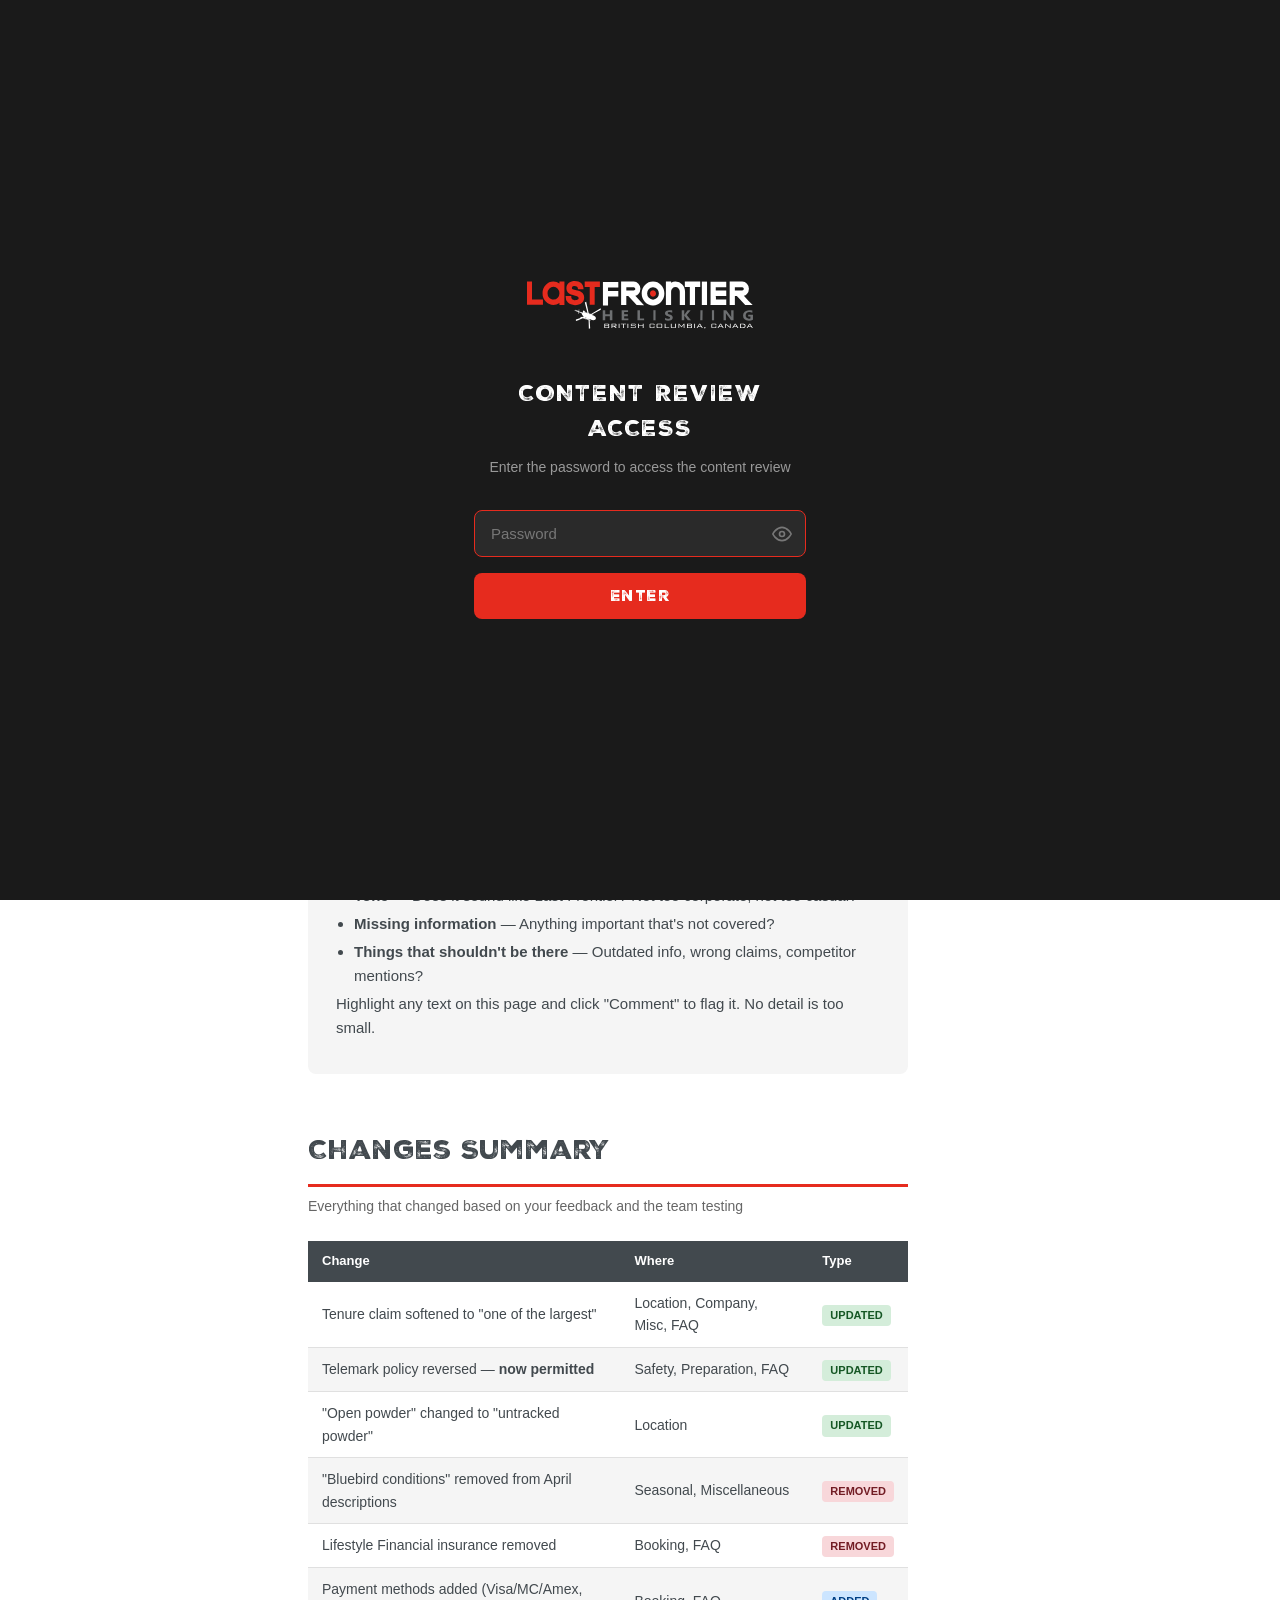
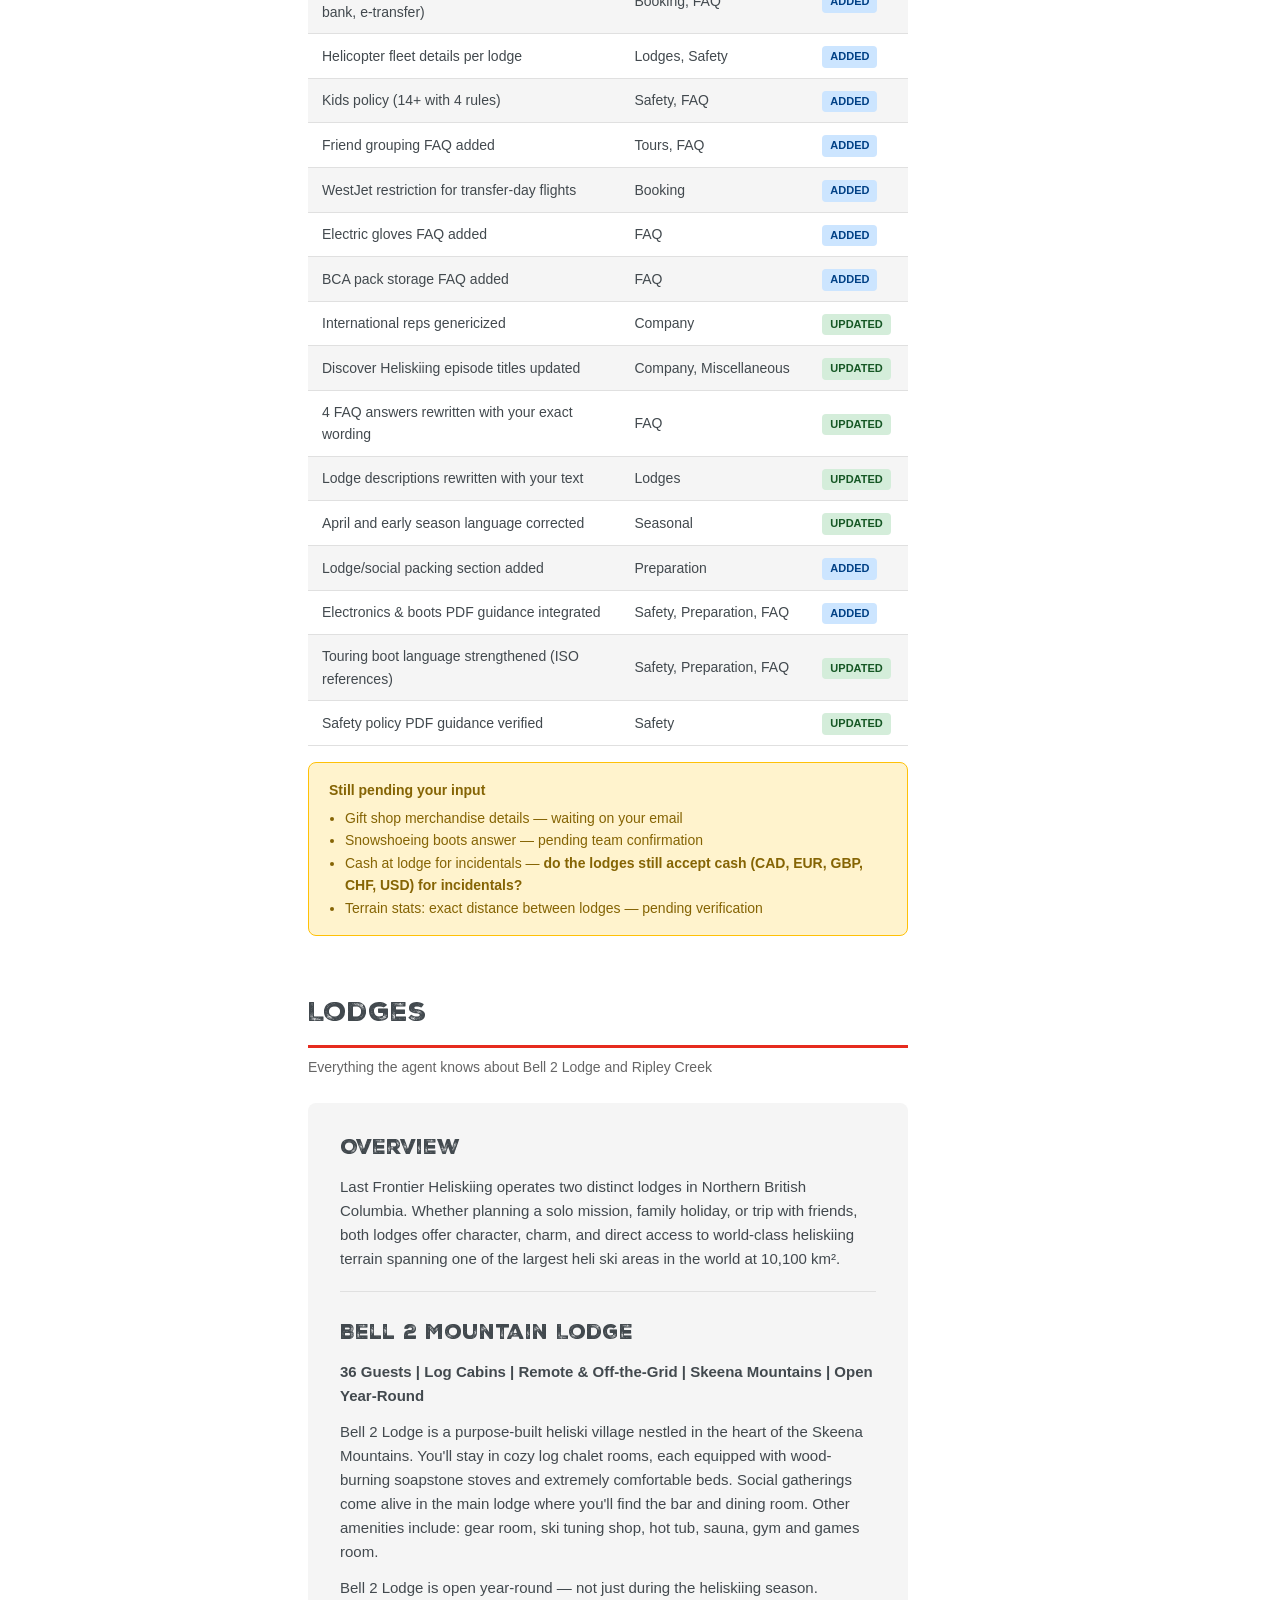
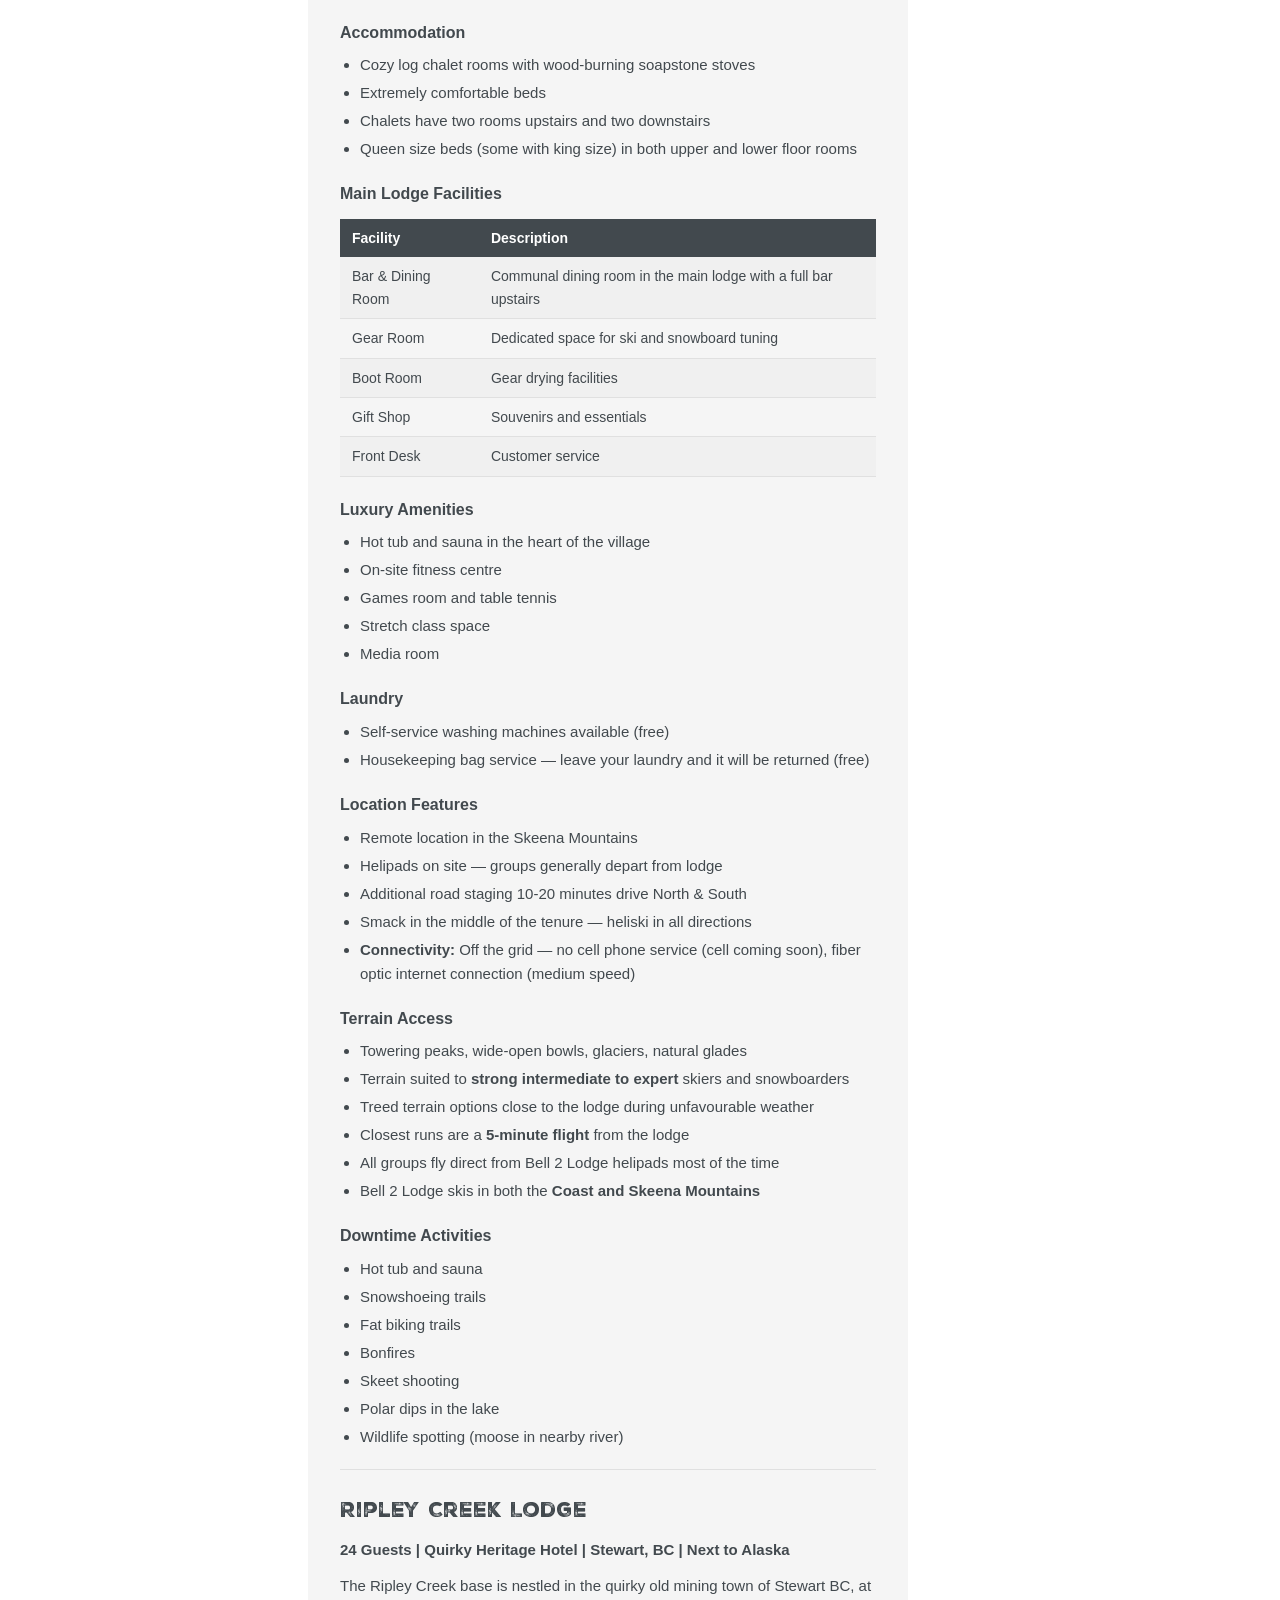
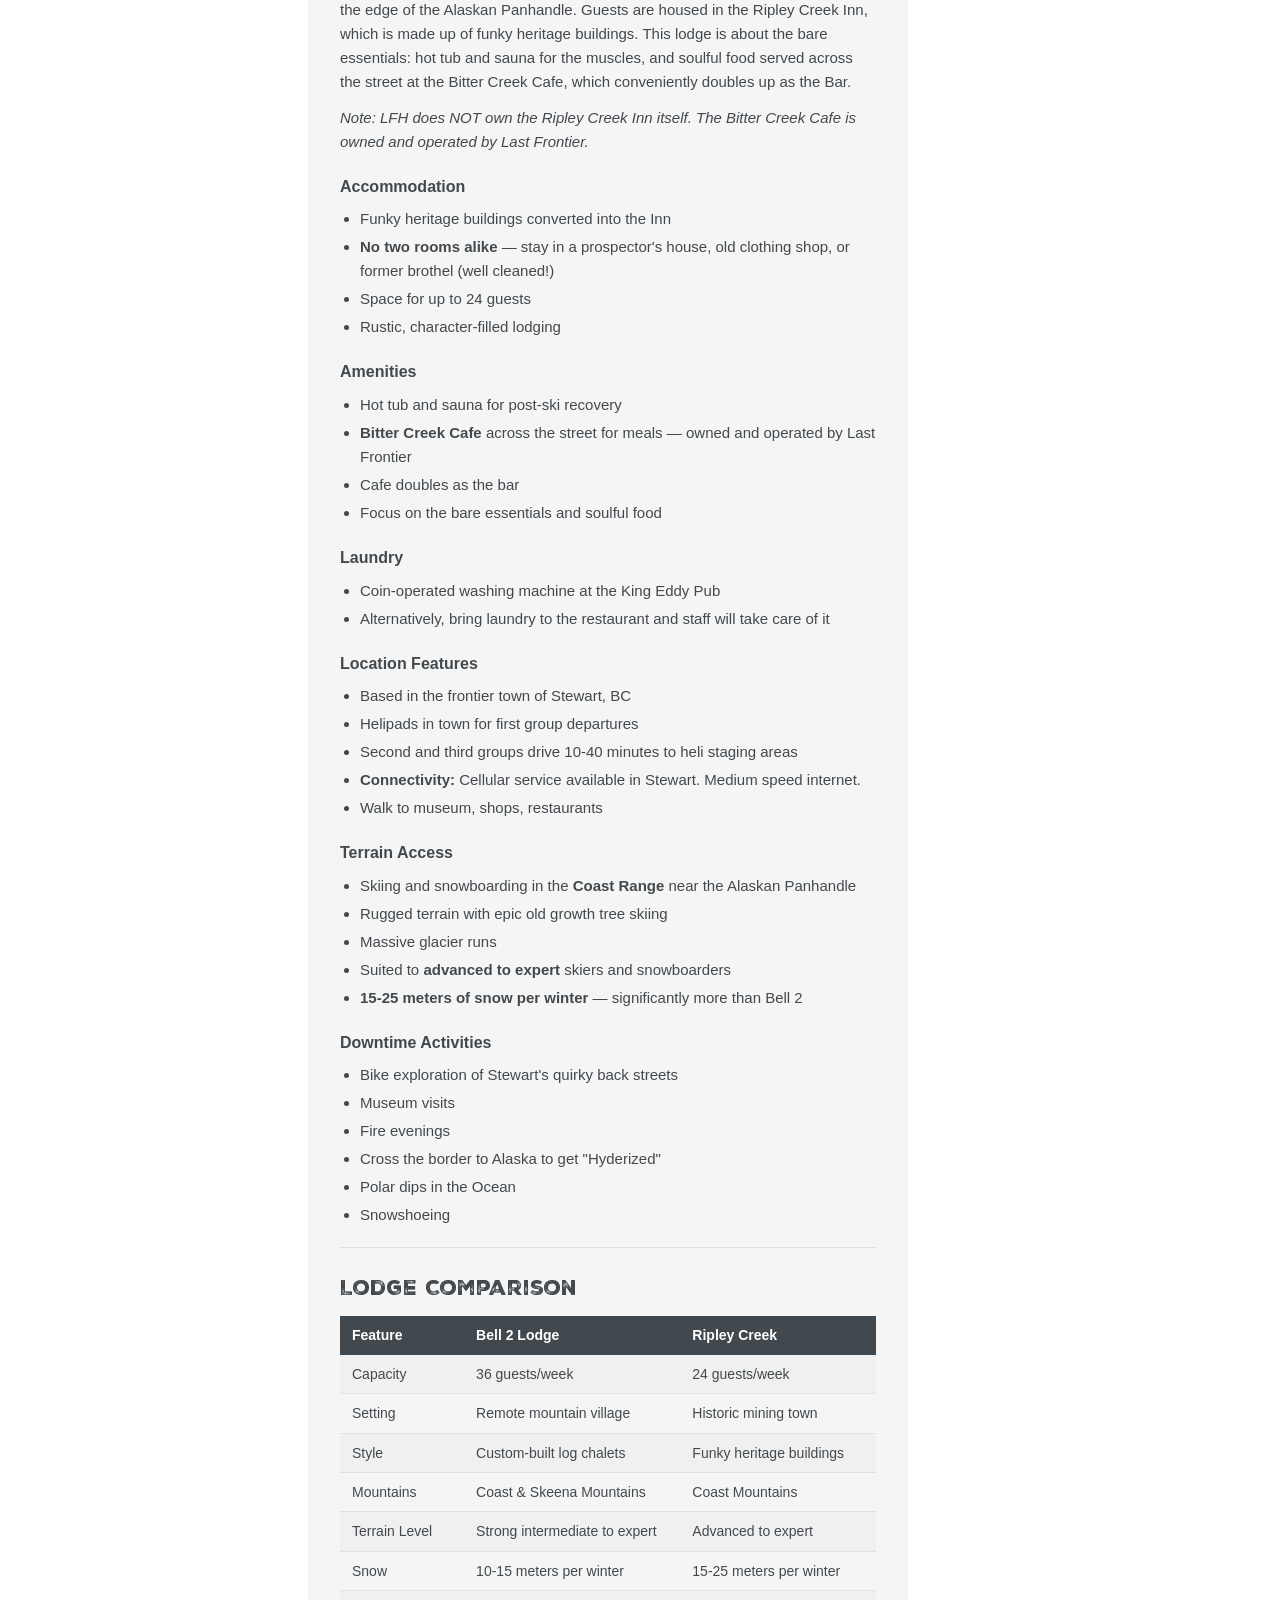
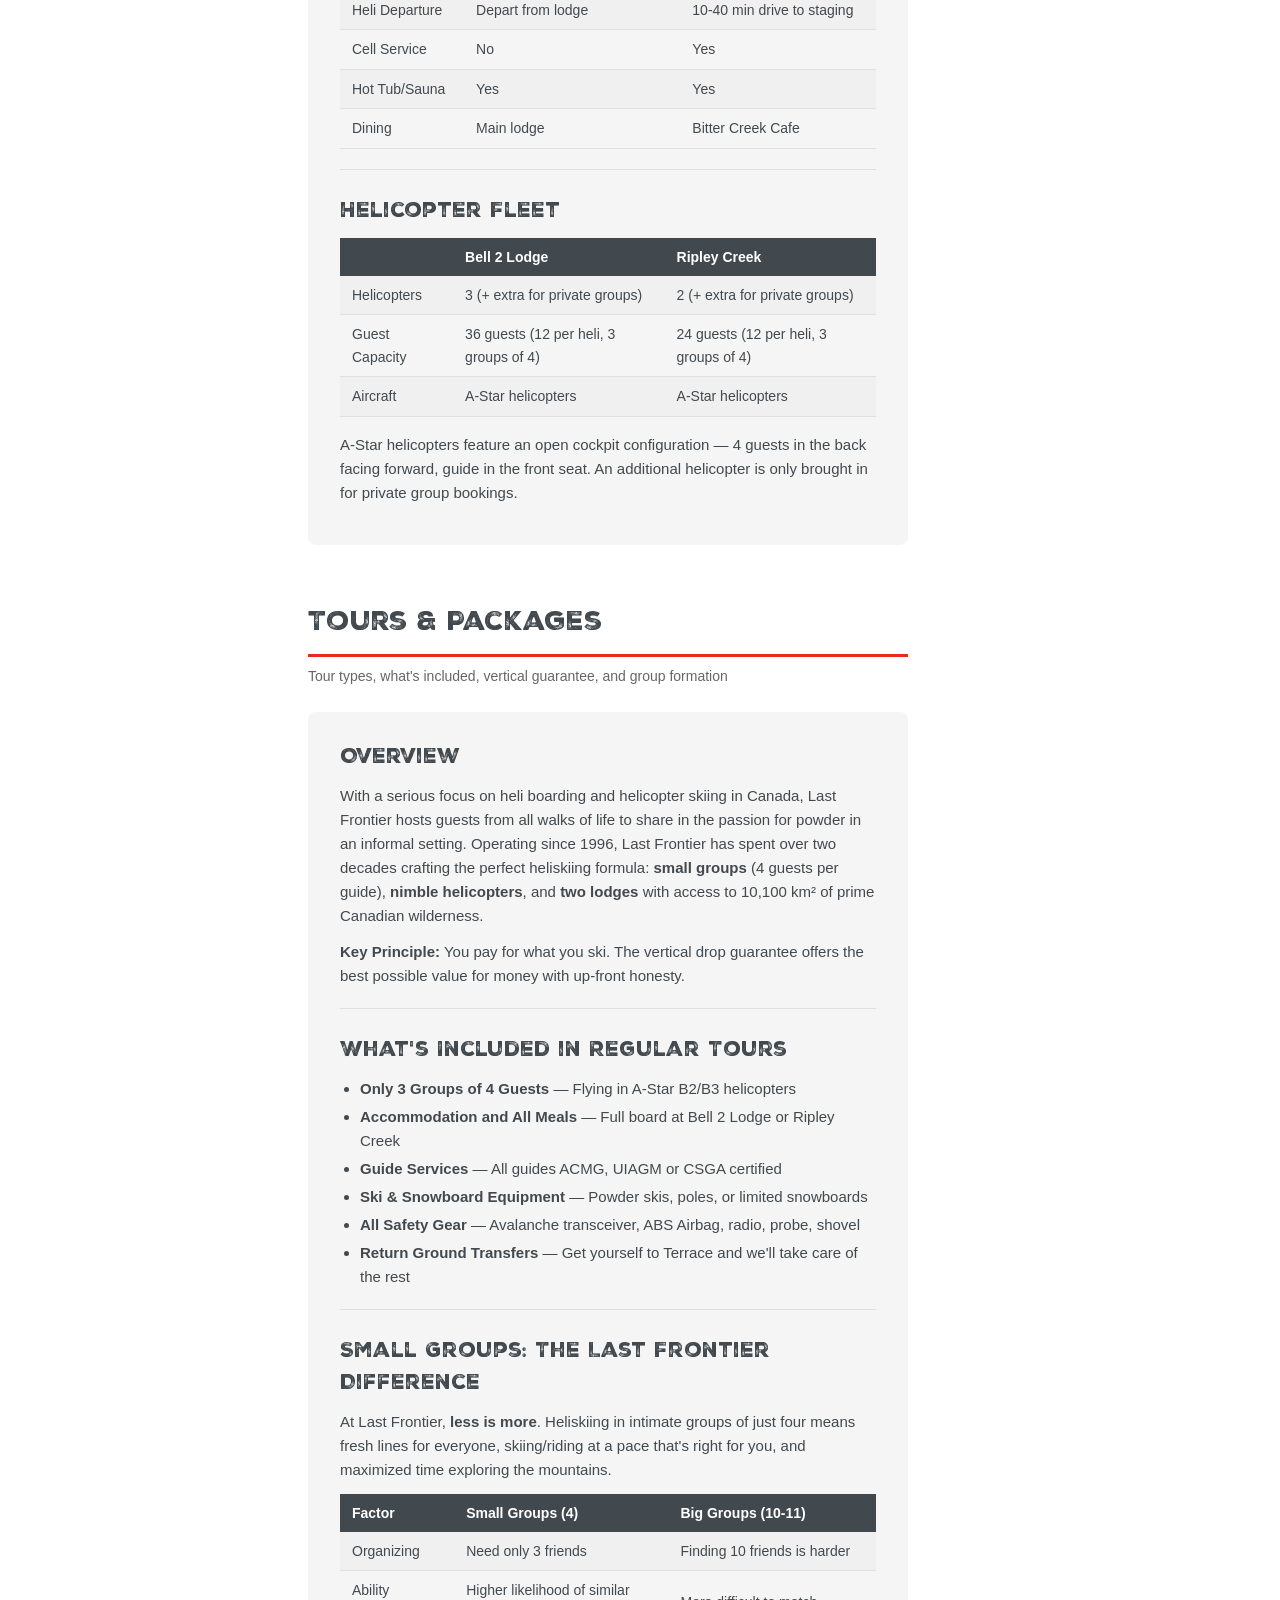
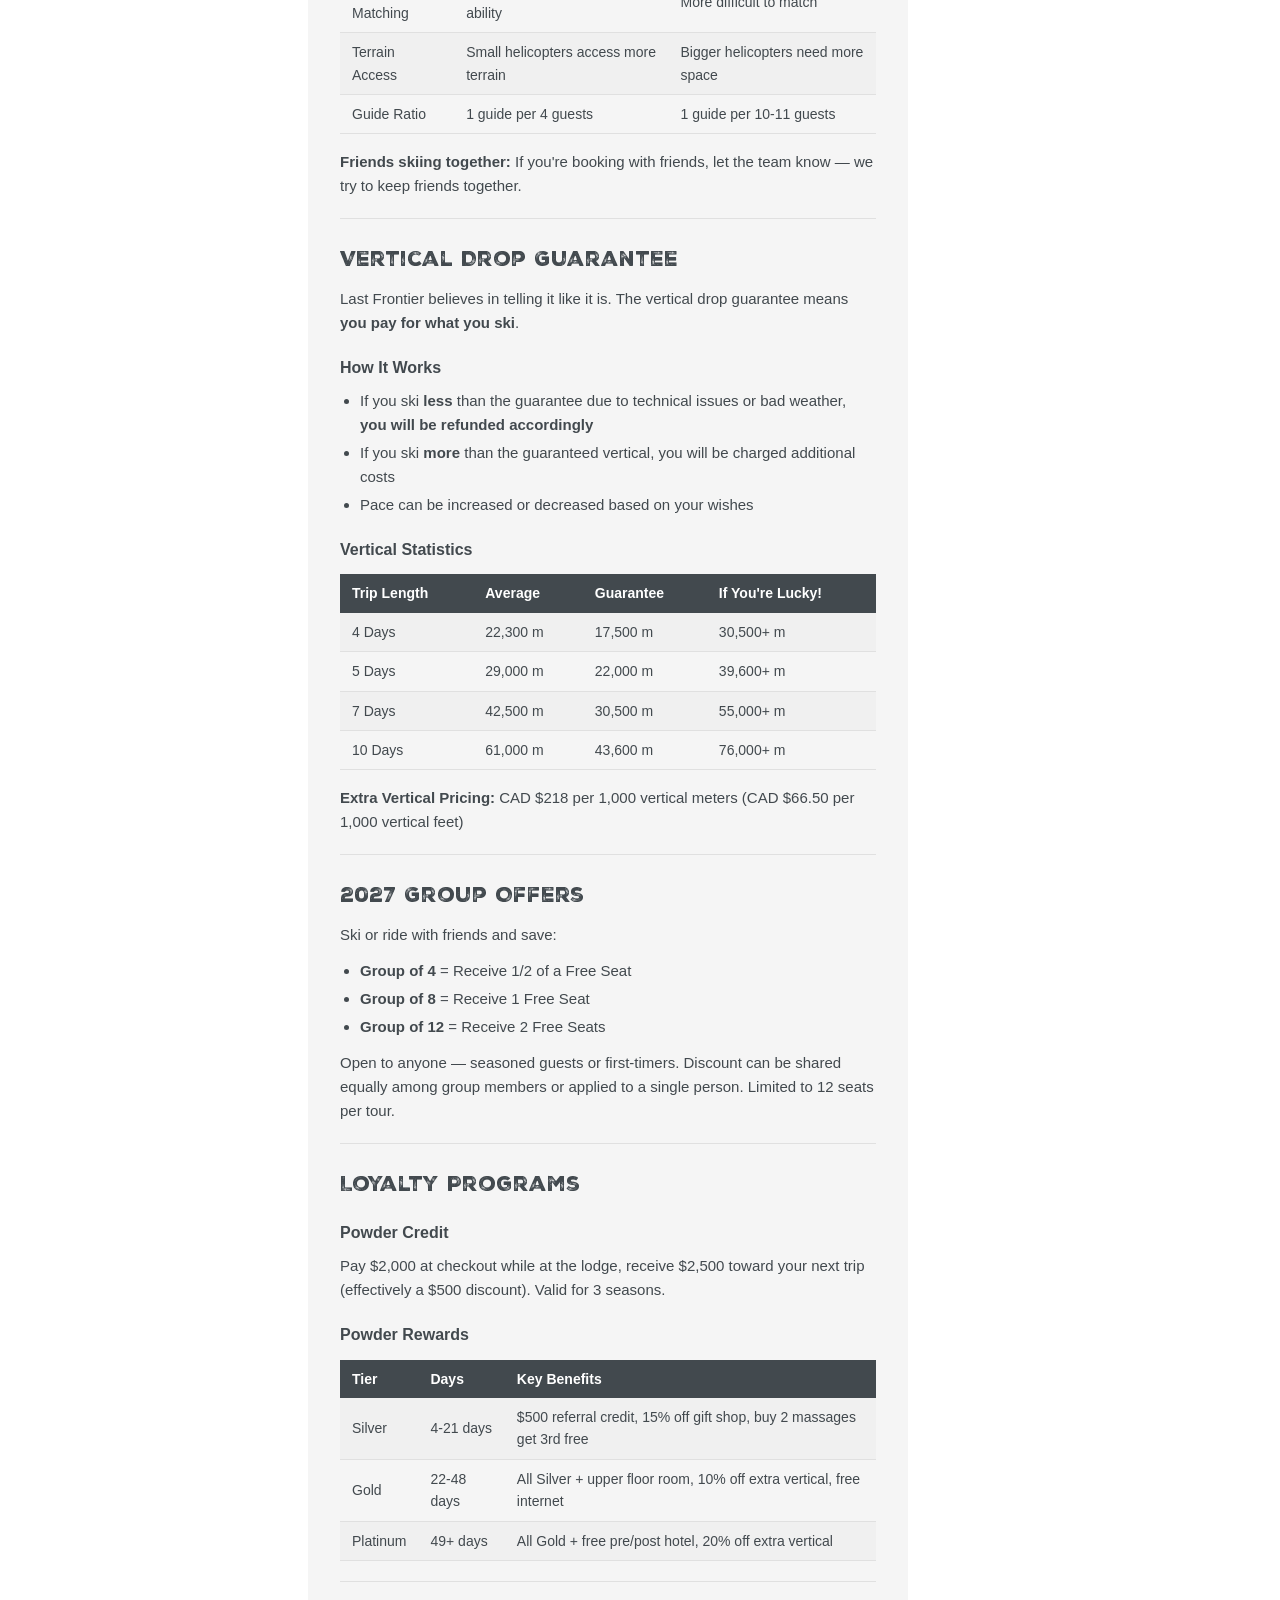
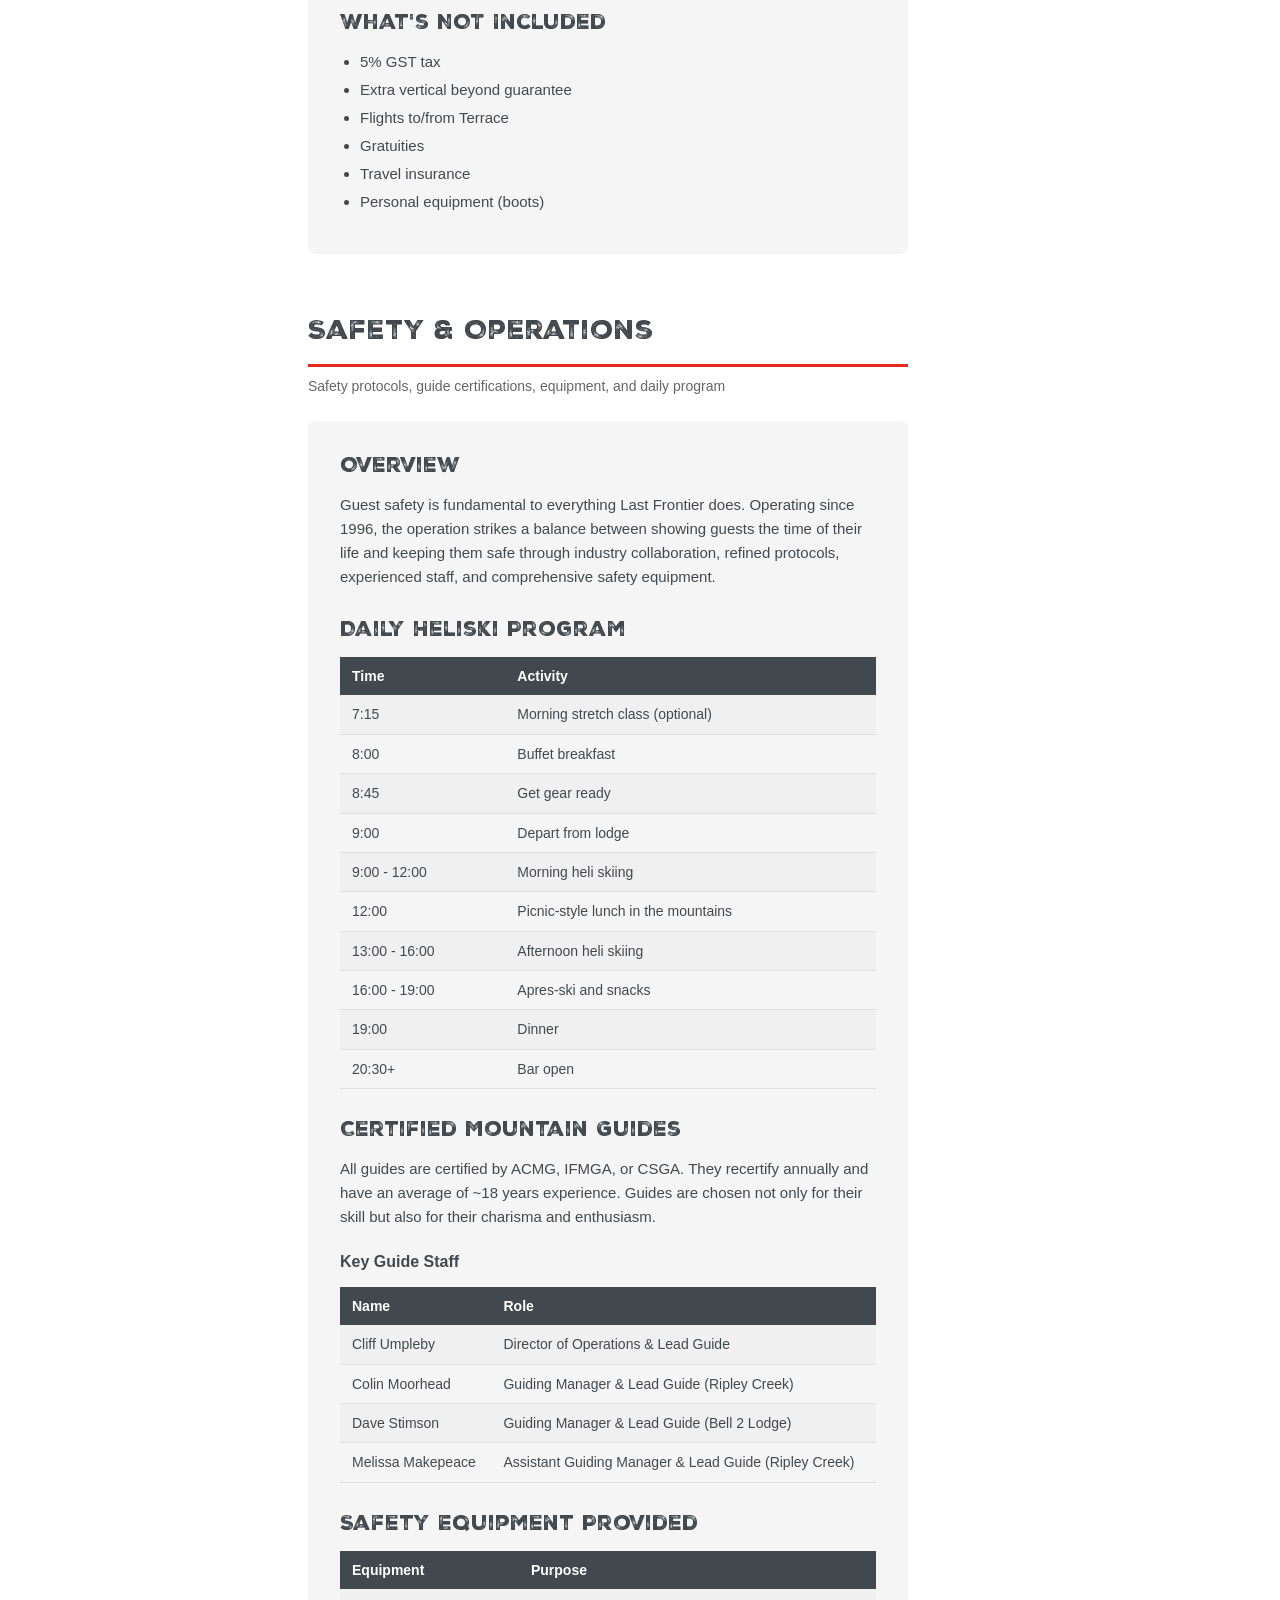
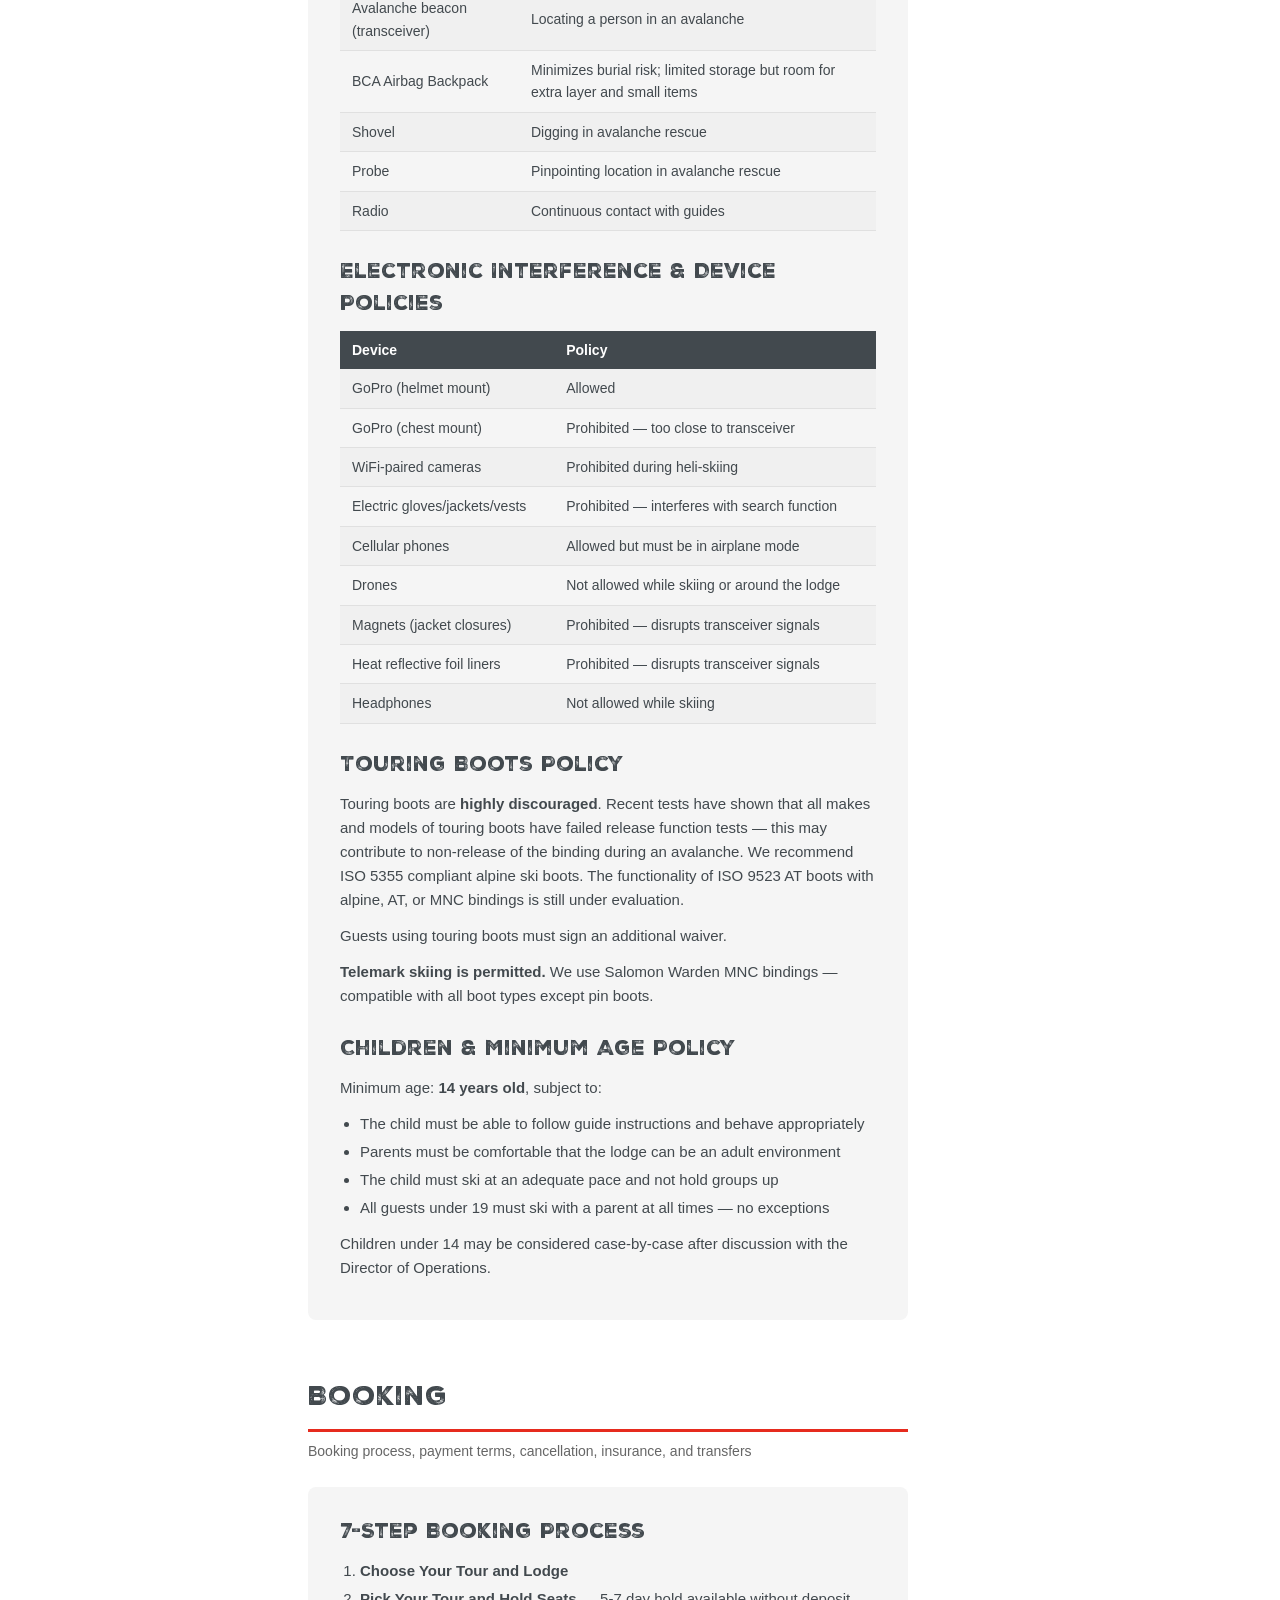
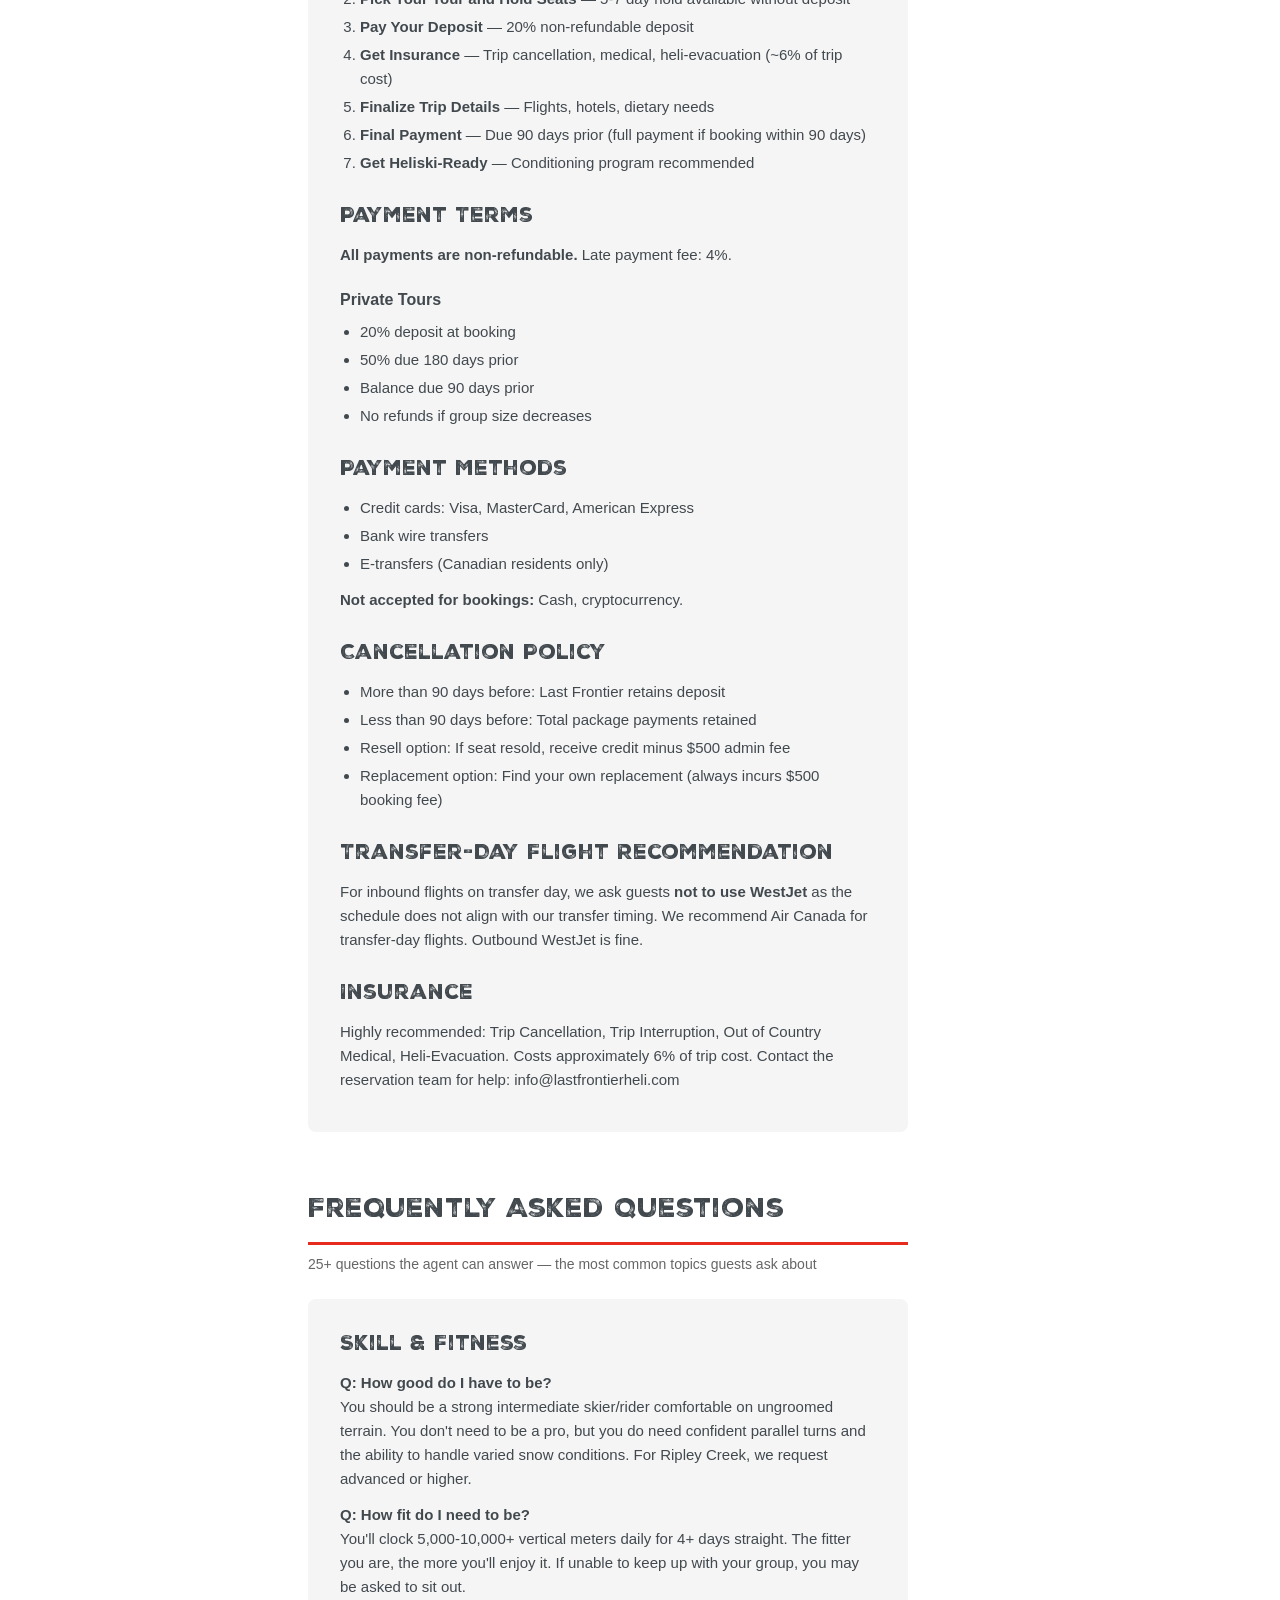
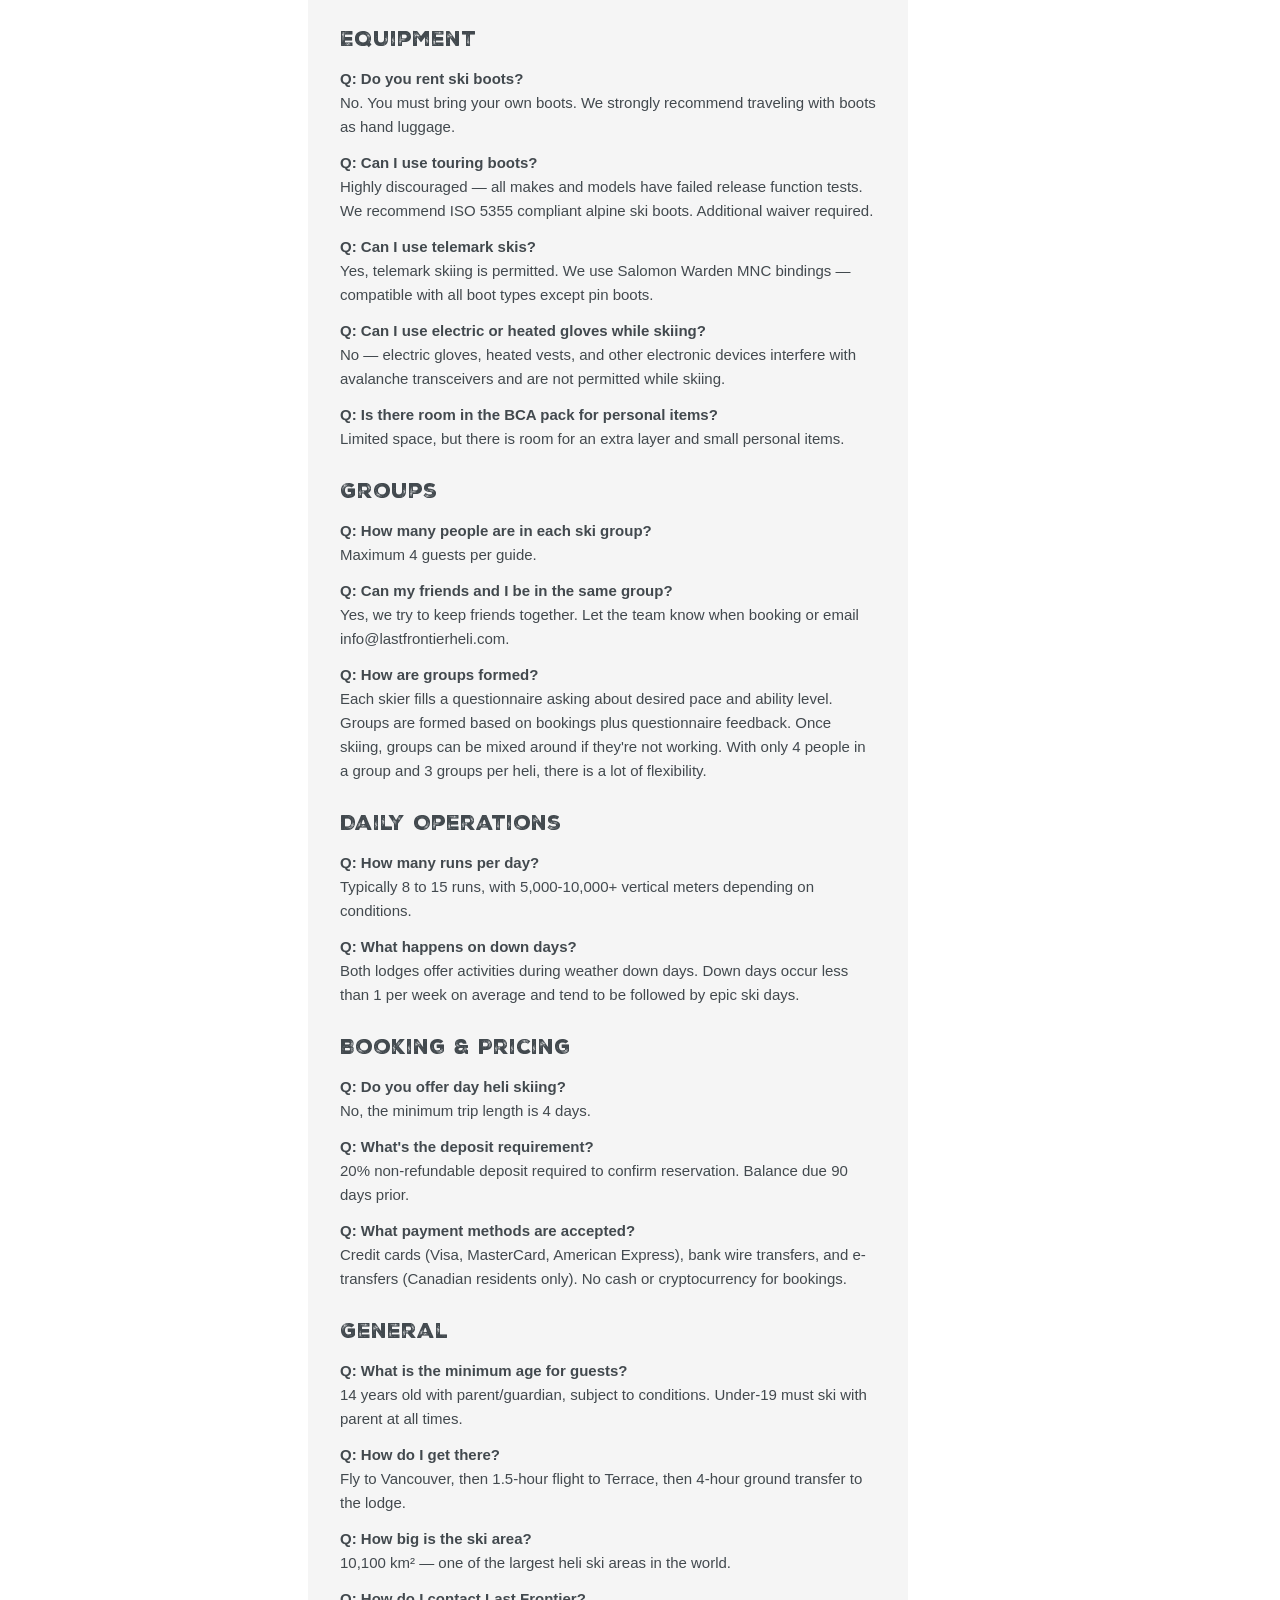
==== commit 32c8a29f: "Replace emoji eye toggle with SVG icons on login page Co-Authored-By: Claude Opus 4.6 (1M context) <" ====
--- a/kb-review.html
+++ b/kb-review.html
@@ -525,8 +525,9 @@
 .login-field input:focus { border-color: #e62b1e; }
 .login-field .toggle-eye {
   position: absolute; right: 14px; top: 50%; transform: translateY(-50%);
-  background: none; border: none; color: #777; font-size: 18px;
-  cursor: pointer; padding: 0; line-height: 1;
+  background: none; border: none; color: #777;
+  cursor: pointer; padding: 0; line-height: 0;
+  display: flex; align-items: center; justify-content: center;
 }
 .login-field .toggle-eye:hover { color: #bbb; }
 .login-btn {
@@ -581,7 +582,10 @@
     <p>Enter the password to access the content review</p>
     <div class="login-field" id="login-field">
       <input type="password" id="login-password" placeholder="Password" autocomplete="off">
-      <button type="button" class="toggle-eye" id="toggle-eye" tabindex="-1">&#128065;</button>
+      <button type="button" class="toggle-eye" id="toggle-eye" tabindex="-1">
+        <svg id="eye-open" width="20" height="20" viewBox="0 0 24 24" fill="none" stroke="currentColor" stroke-width="2" stroke-linecap="round" stroke-linejoin="round"><path d="M1 12s4-8 11-8 11 8 11 8-4 8-11 8-11-8-11-8z"></path><circle cx="12" cy="12" r="3"></circle></svg>
+        <svg id="eye-closed" width="20" height="20" viewBox="0 0 24 24" fill="none" stroke="currentColor" stroke-width="2" stroke-linecap="round" stroke-linejoin="round" style="display:none"><path d="M17.94 17.94A10.07 10.07 0 0 1 12 20c-7 0-11-8-11-8a18.45 18.45 0 0 1 5.06-5.94M9.9 4.24A9.12 9.12 0 0 1 12 4c7 0 11 8 11 8a18.5 18.5 0 0 1-2.16 3.19m-6.72-1.07a3 3 0 1 1-4.24-4.24"></path><line x1="1" y1="1" x2="23" y2="23"></line></svg>
+      </button>
     </div>
     <button class="login-btn" id="login-btn">Enter</button>
     <div class="login-error" id="login-error">Incorrect password. Please try again.</div>
@@ -1821,7 +1825,8 @@
   eye.addEventListener('click', function() {
     const isPassword = input.type === 'password';
     input.type = isPassword ? 'text' : 'password';
-    eye.innerHTML = isPassword ? '&#128064;' : '&#128065;';
+    document.getElementById('eye-open').style.display = isPassword ? 'none' : 'block';
+    document.getElementById('eye-closed').style.display = isPassword ? 'block' : 'none';
   });
 
   input.focus();
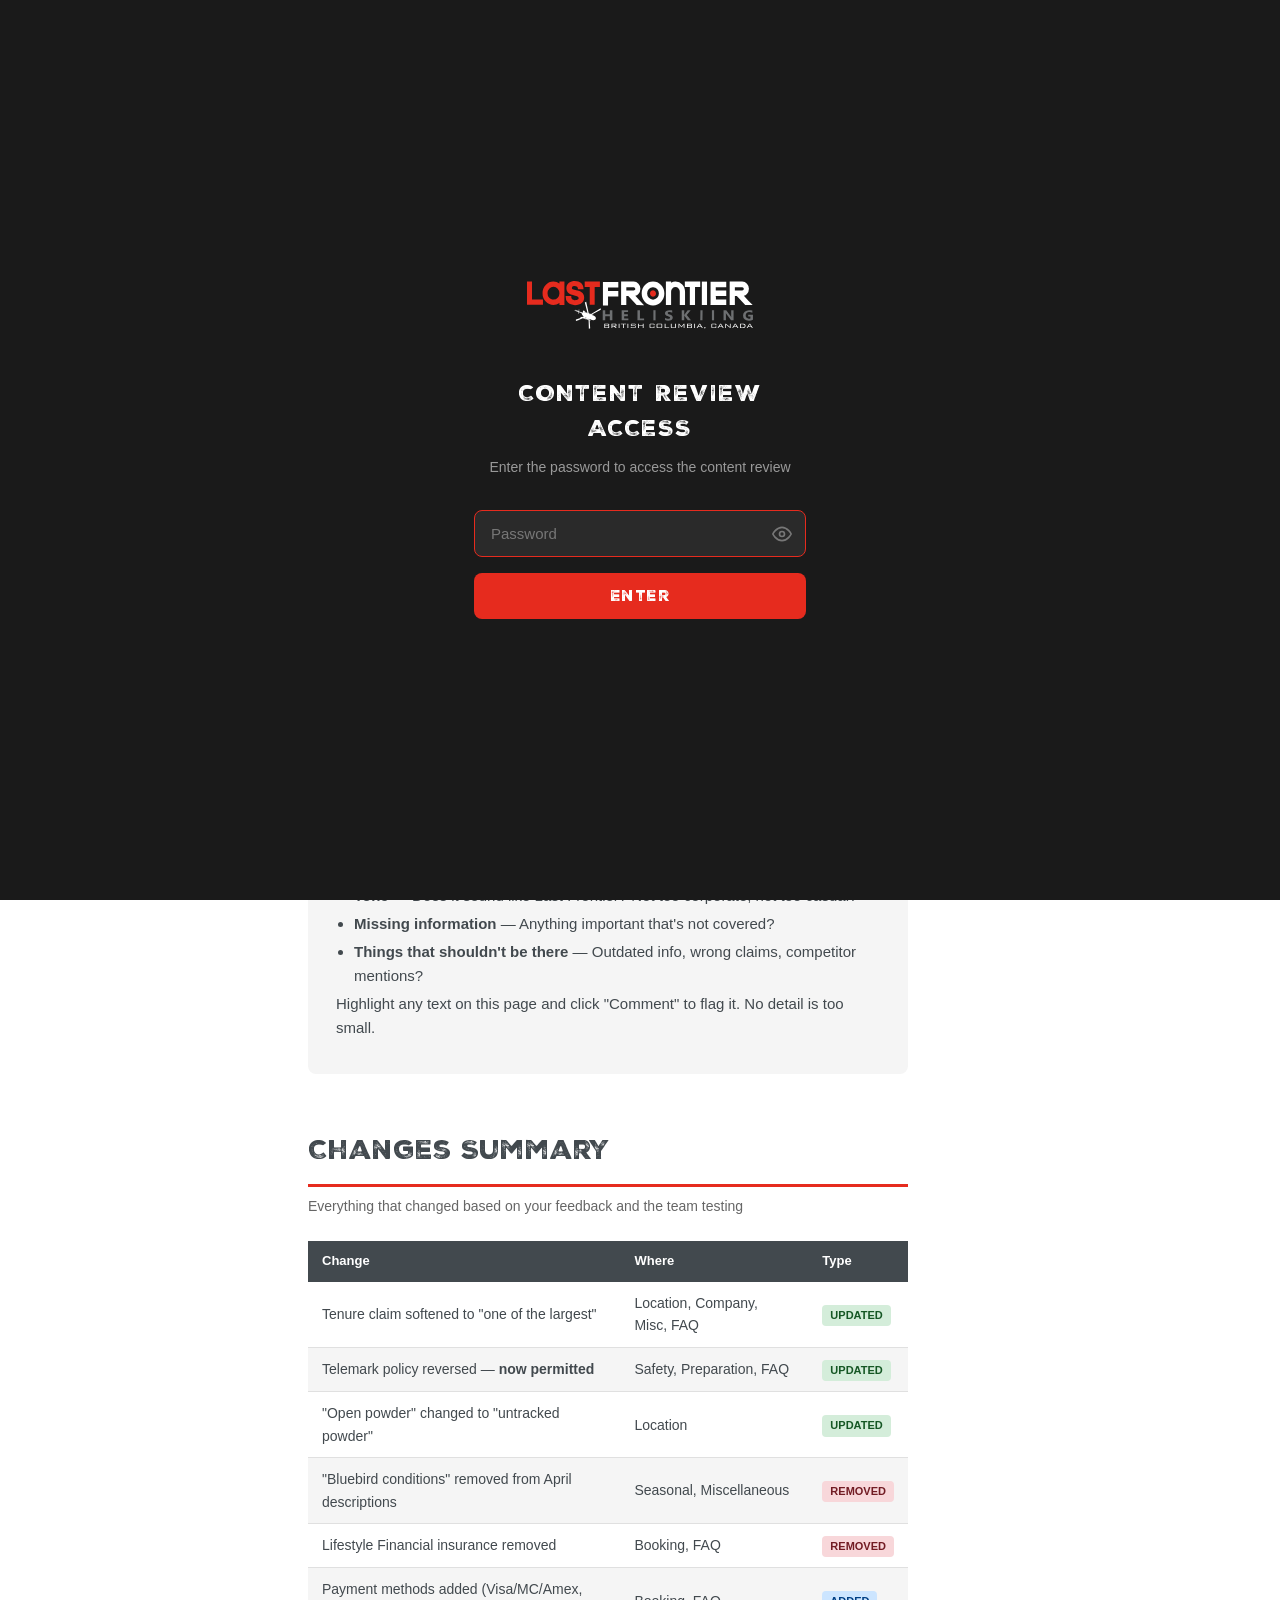
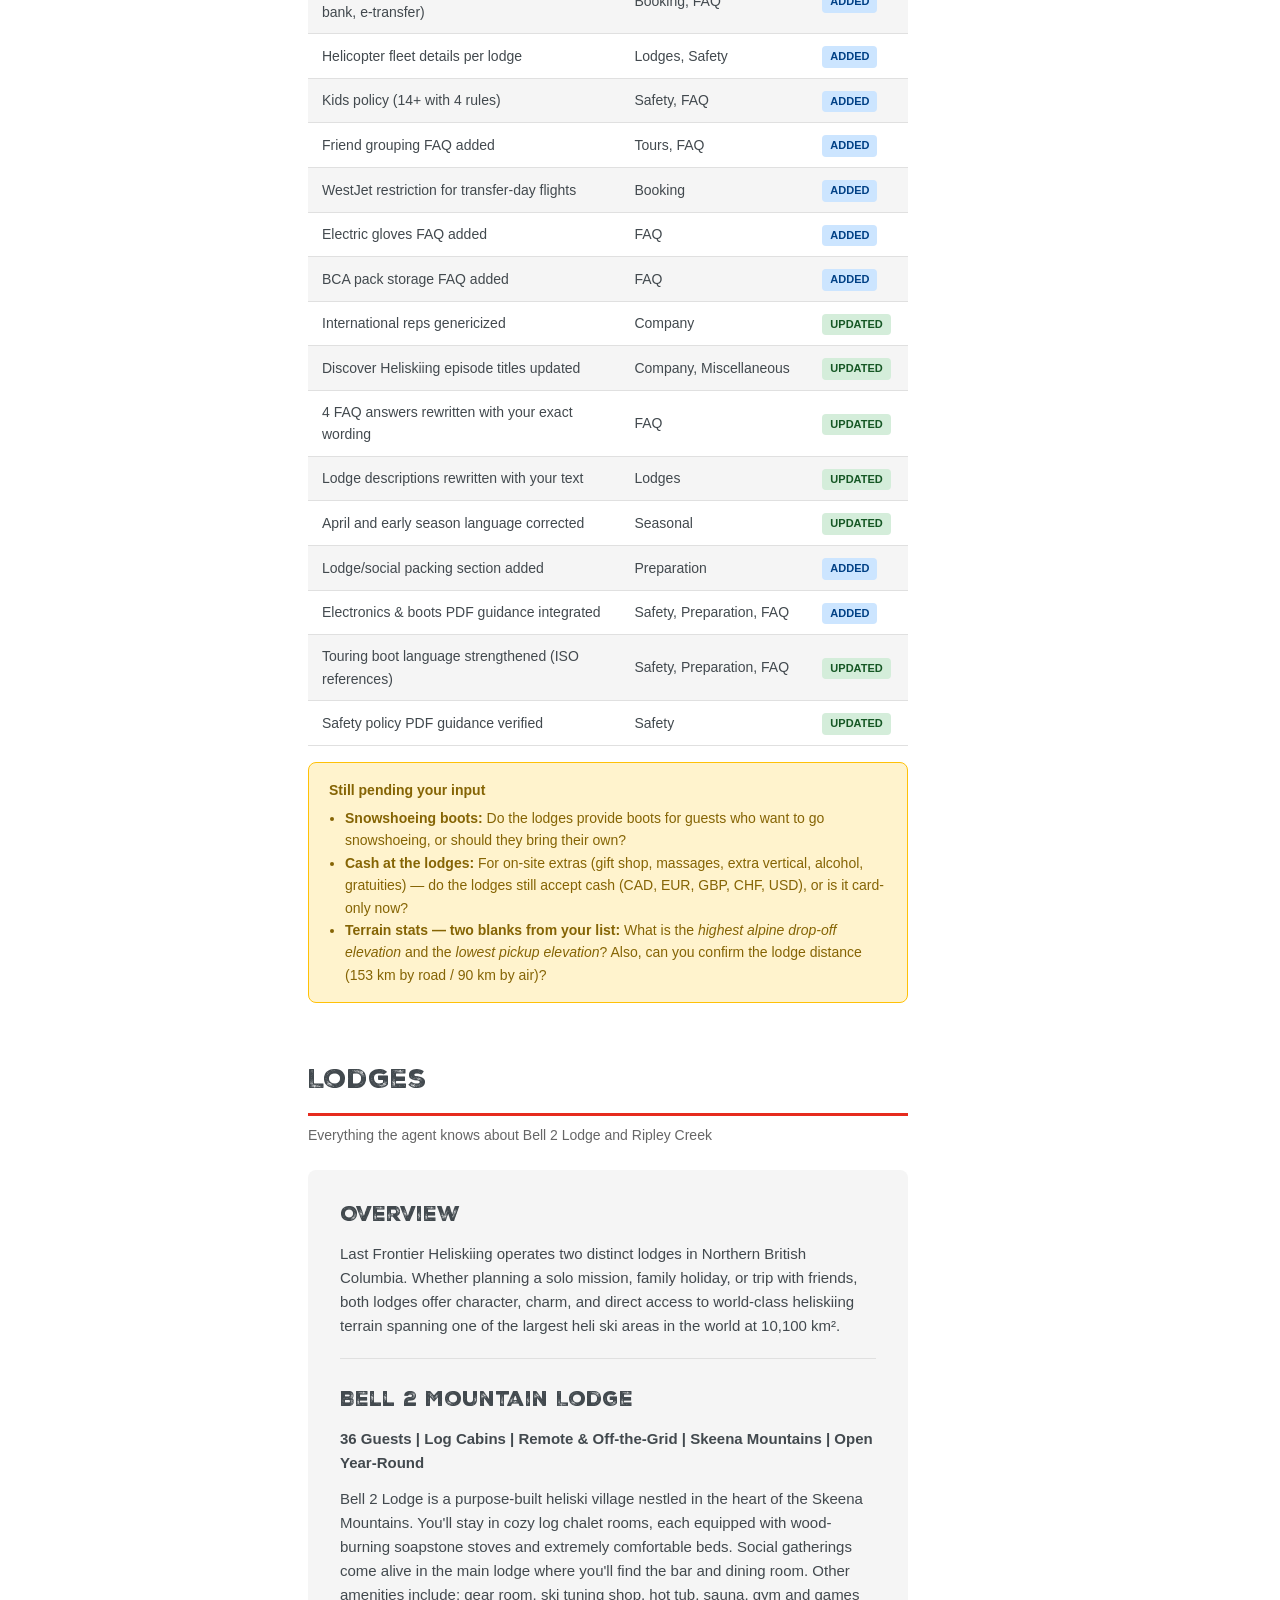
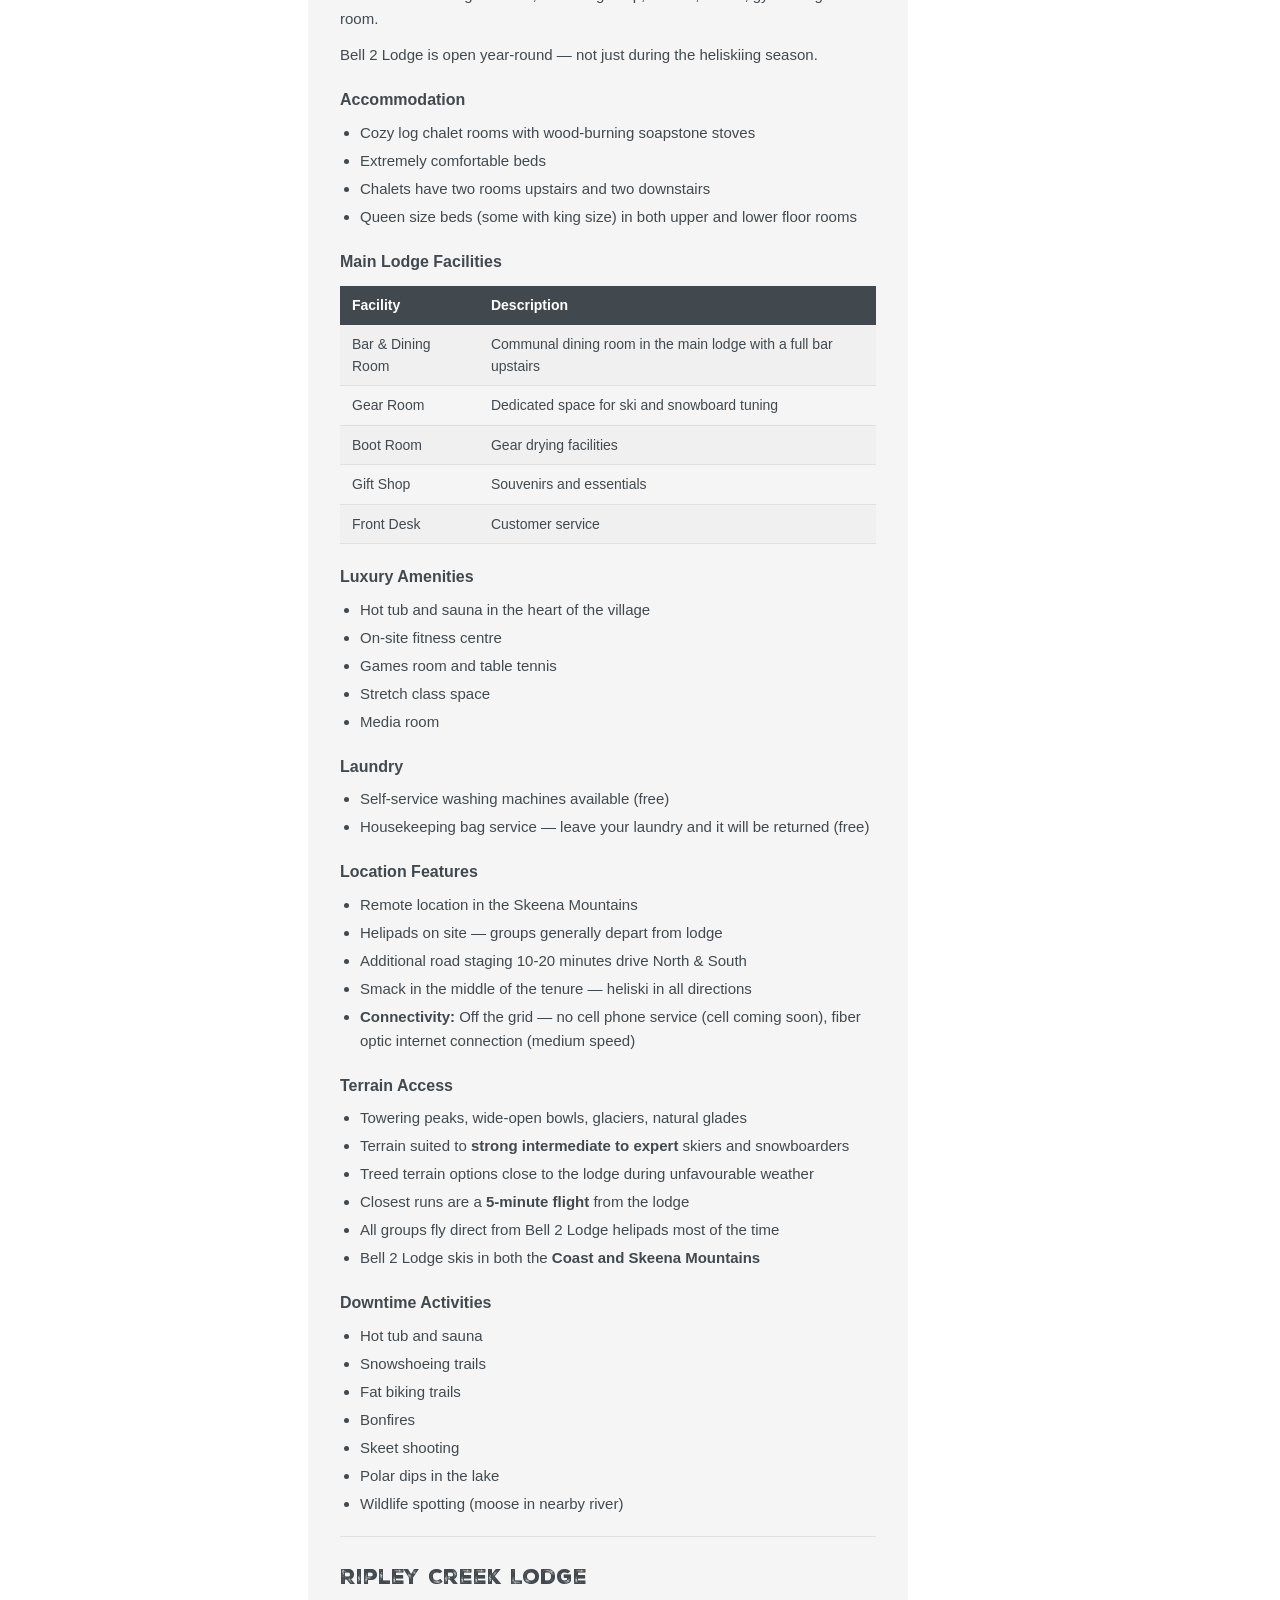
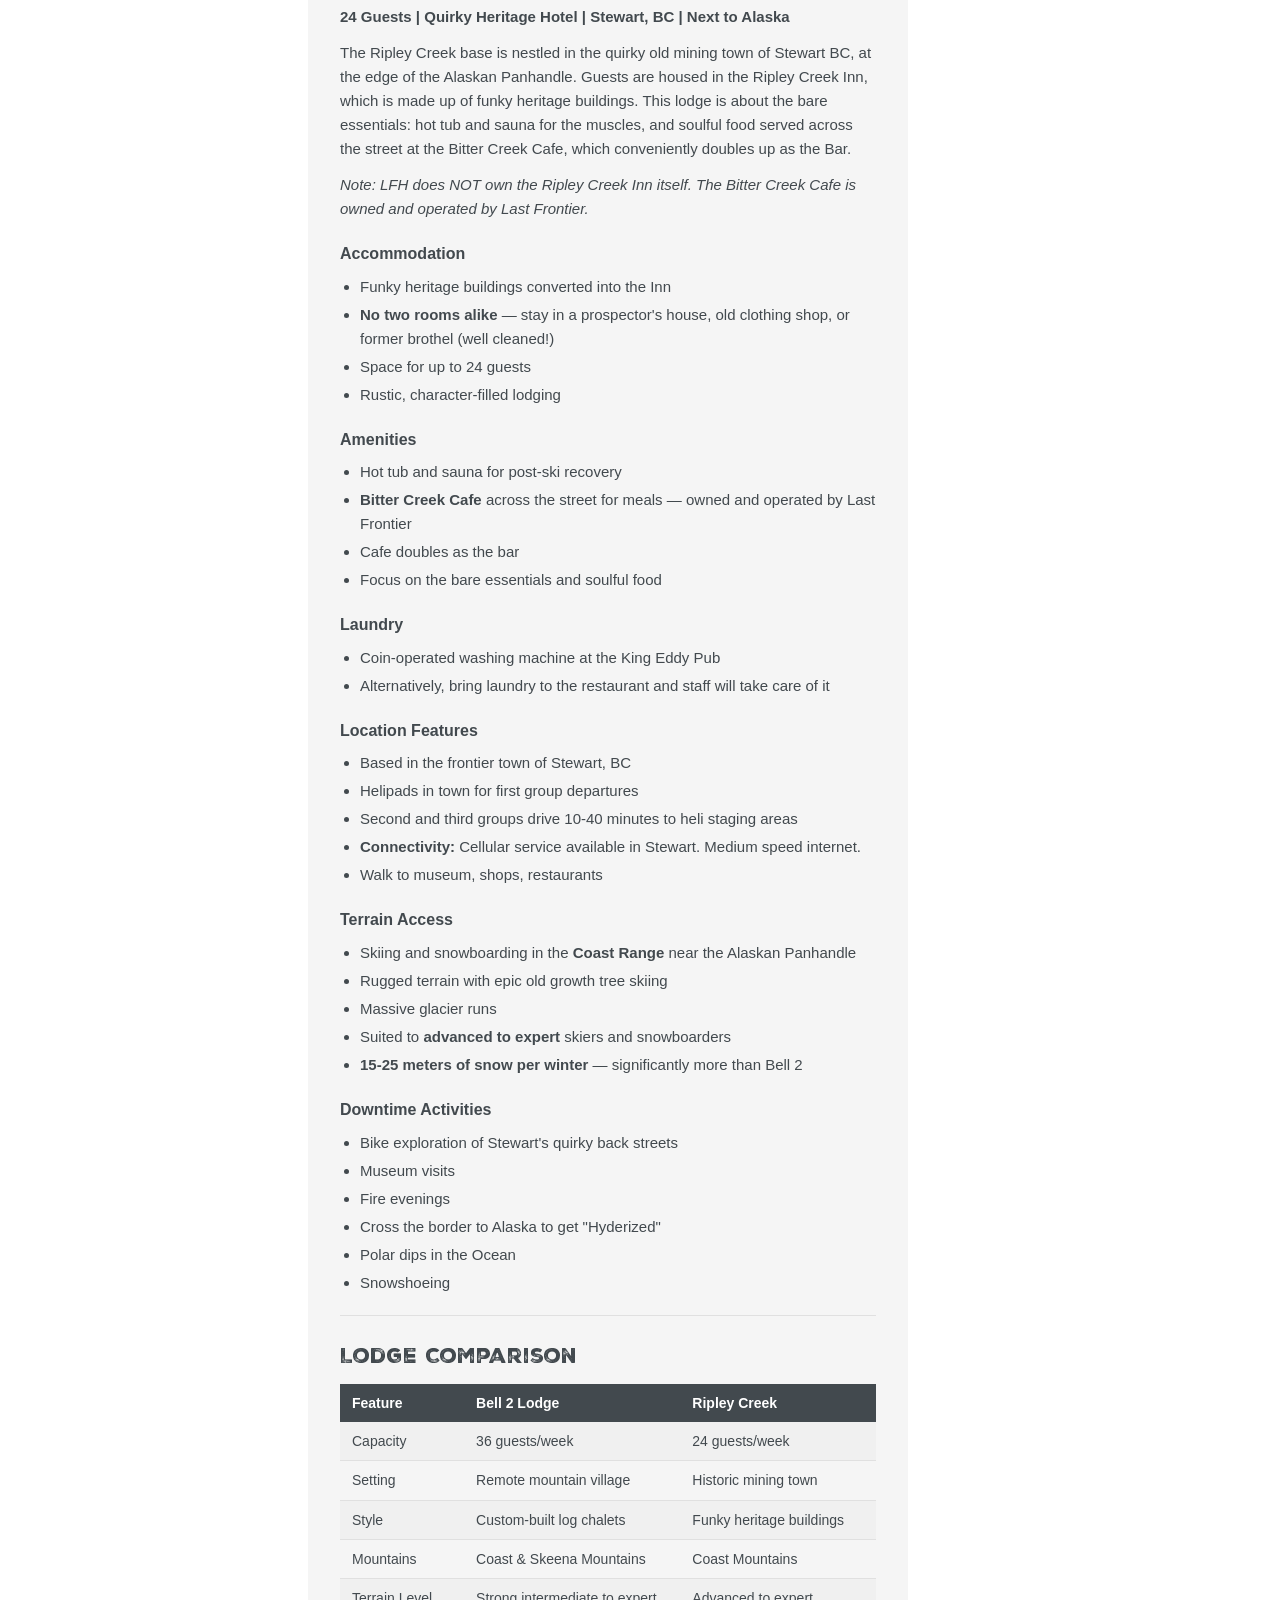
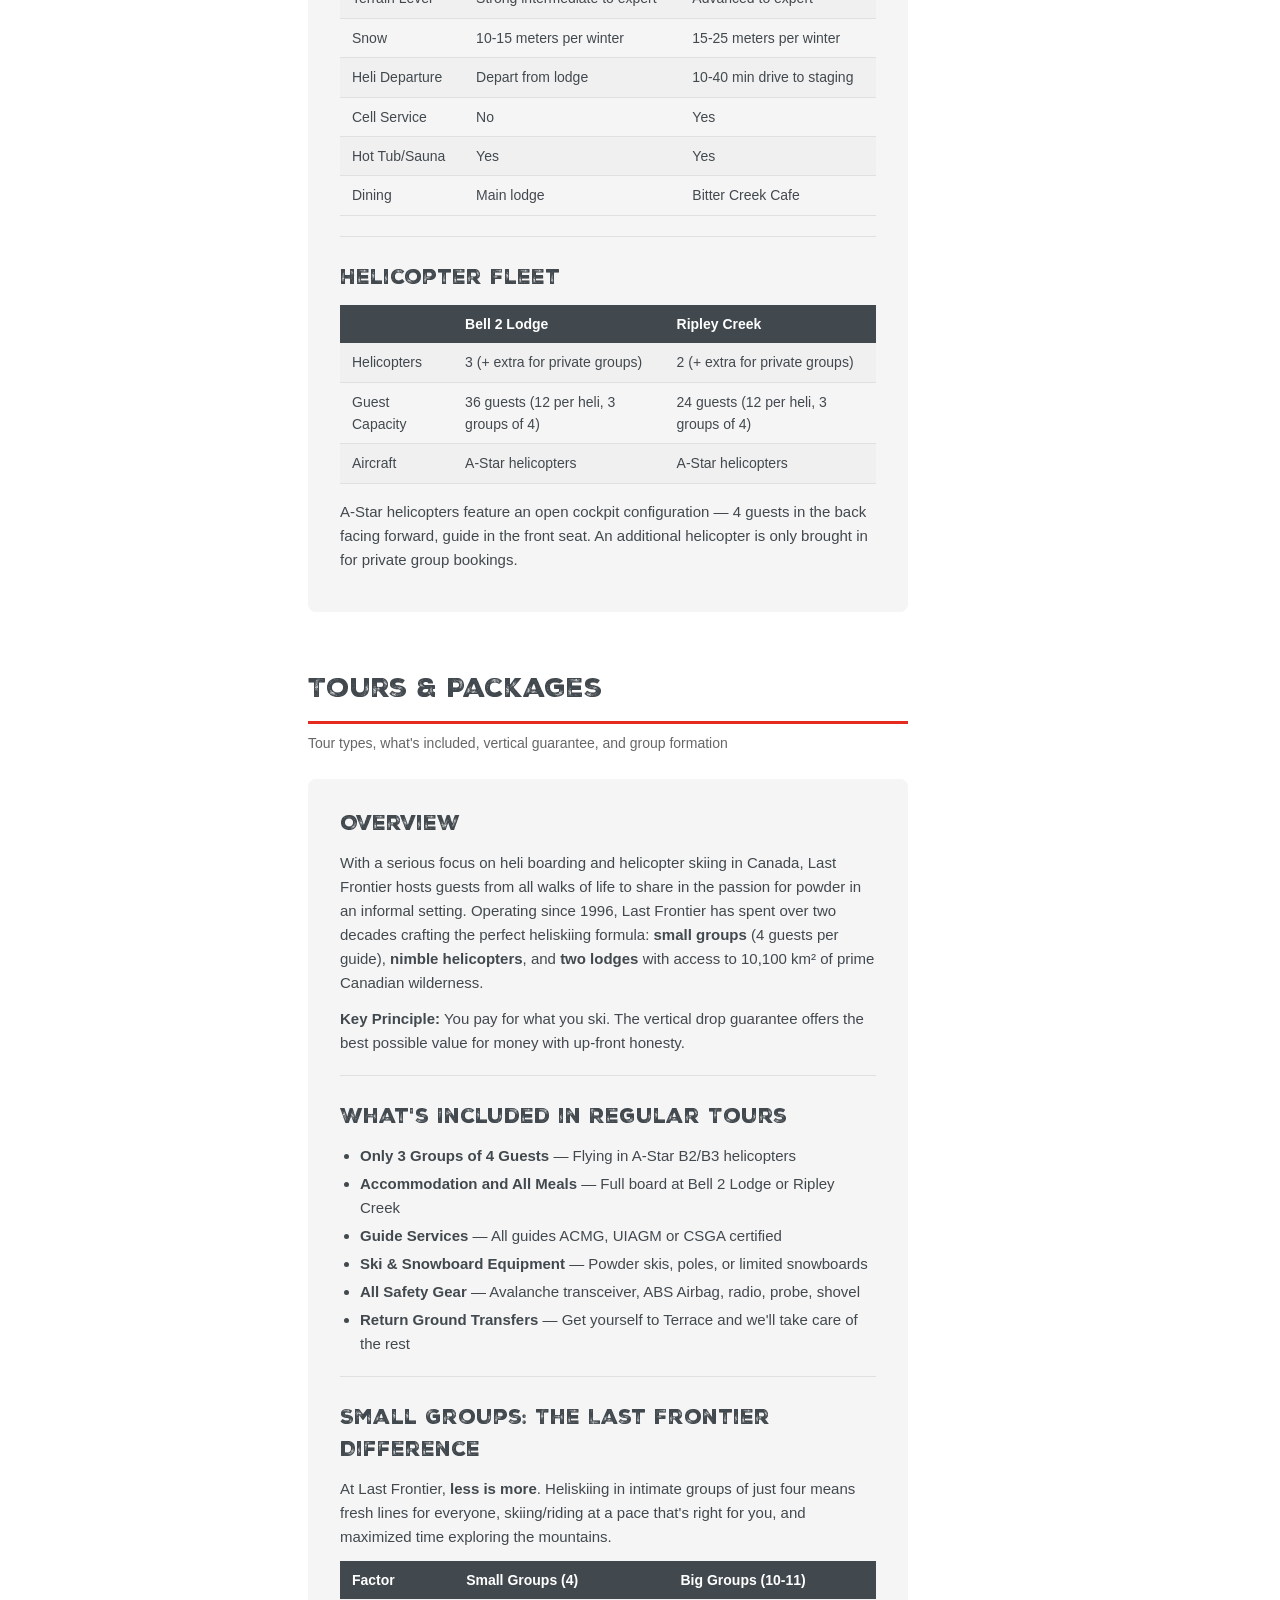
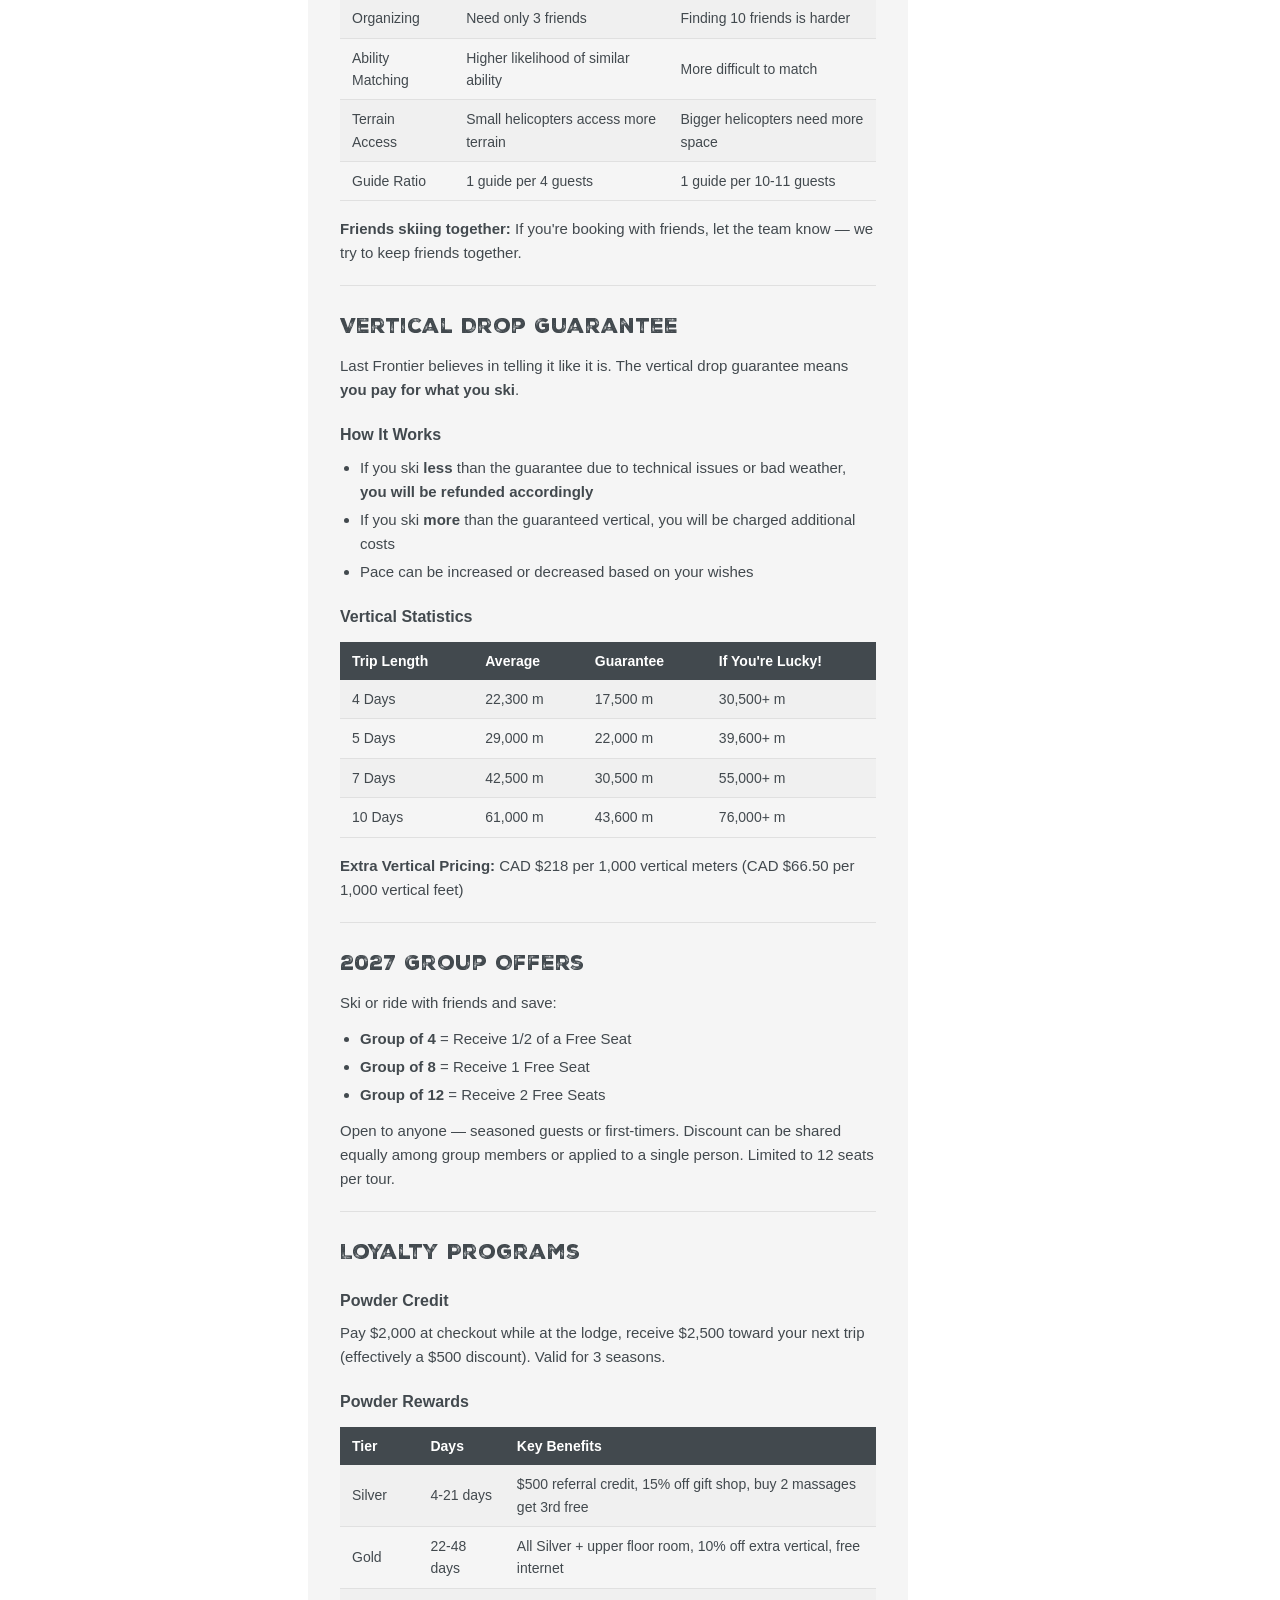
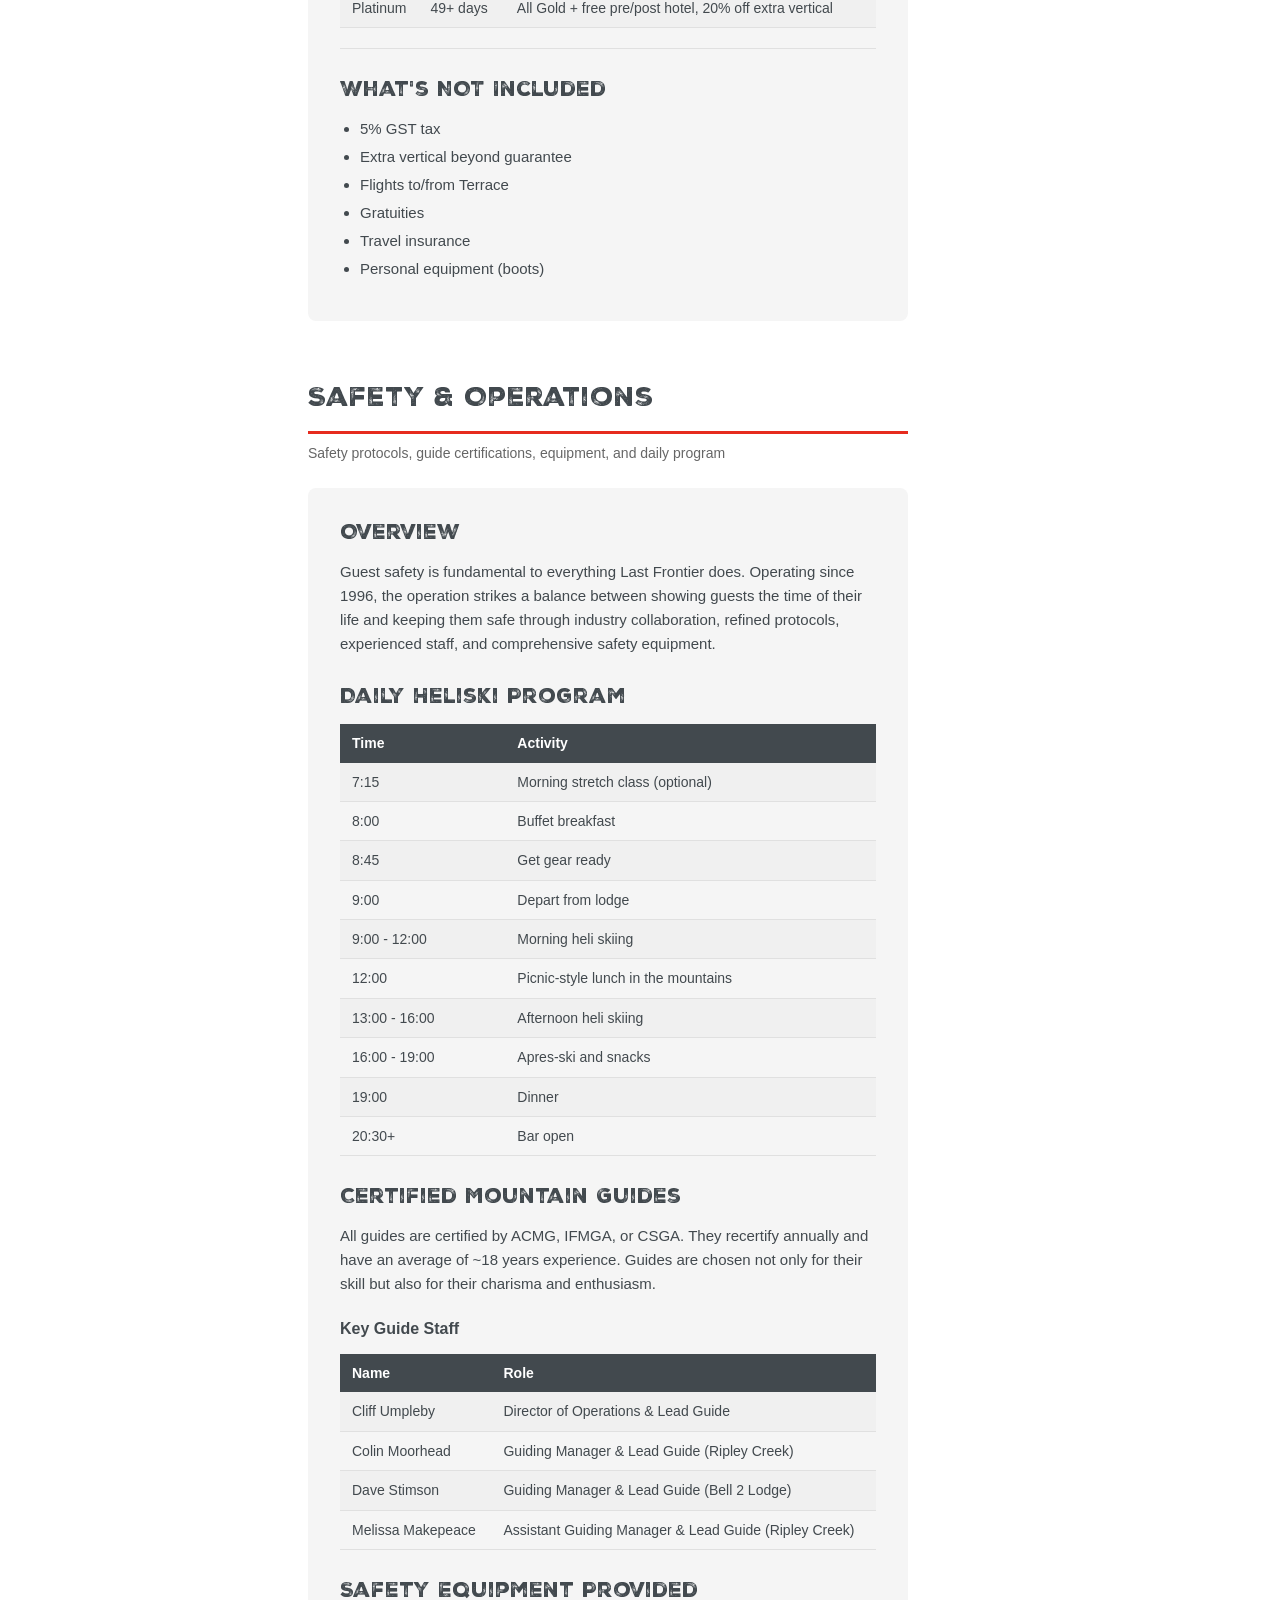
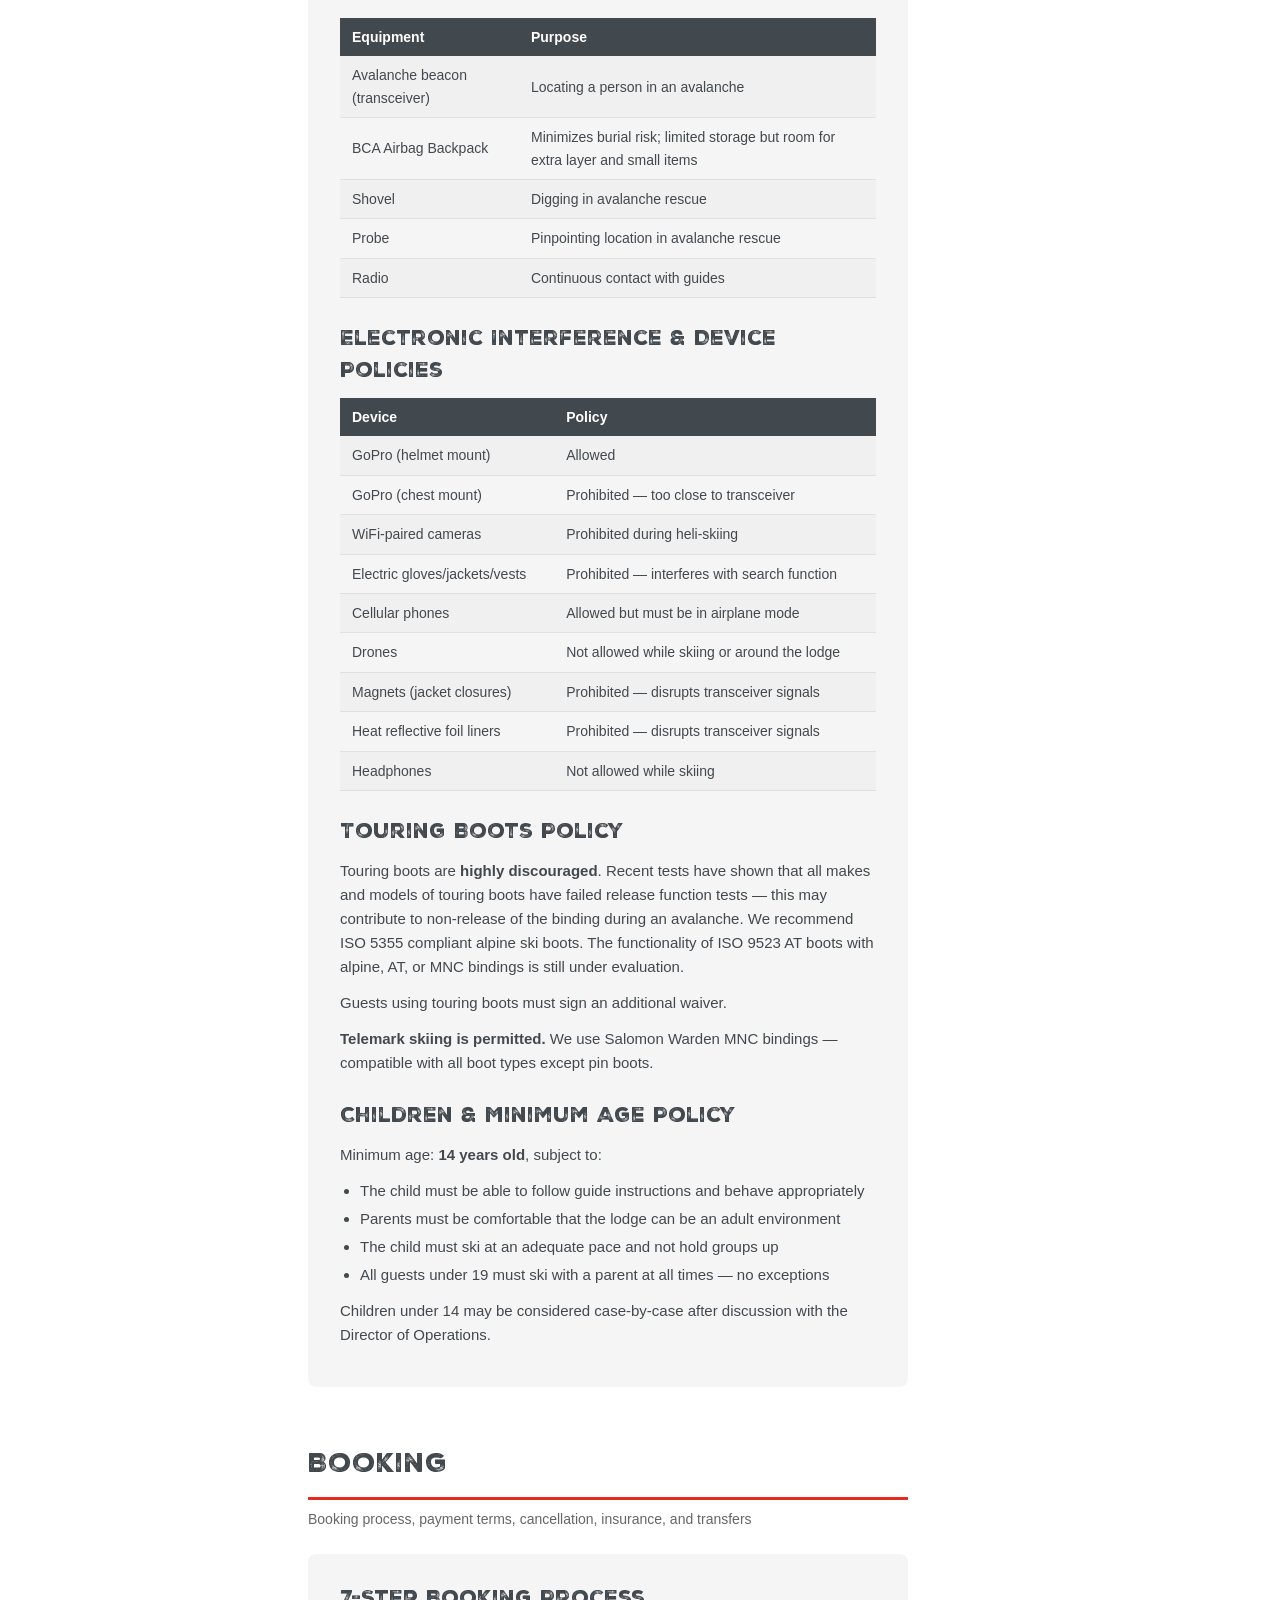
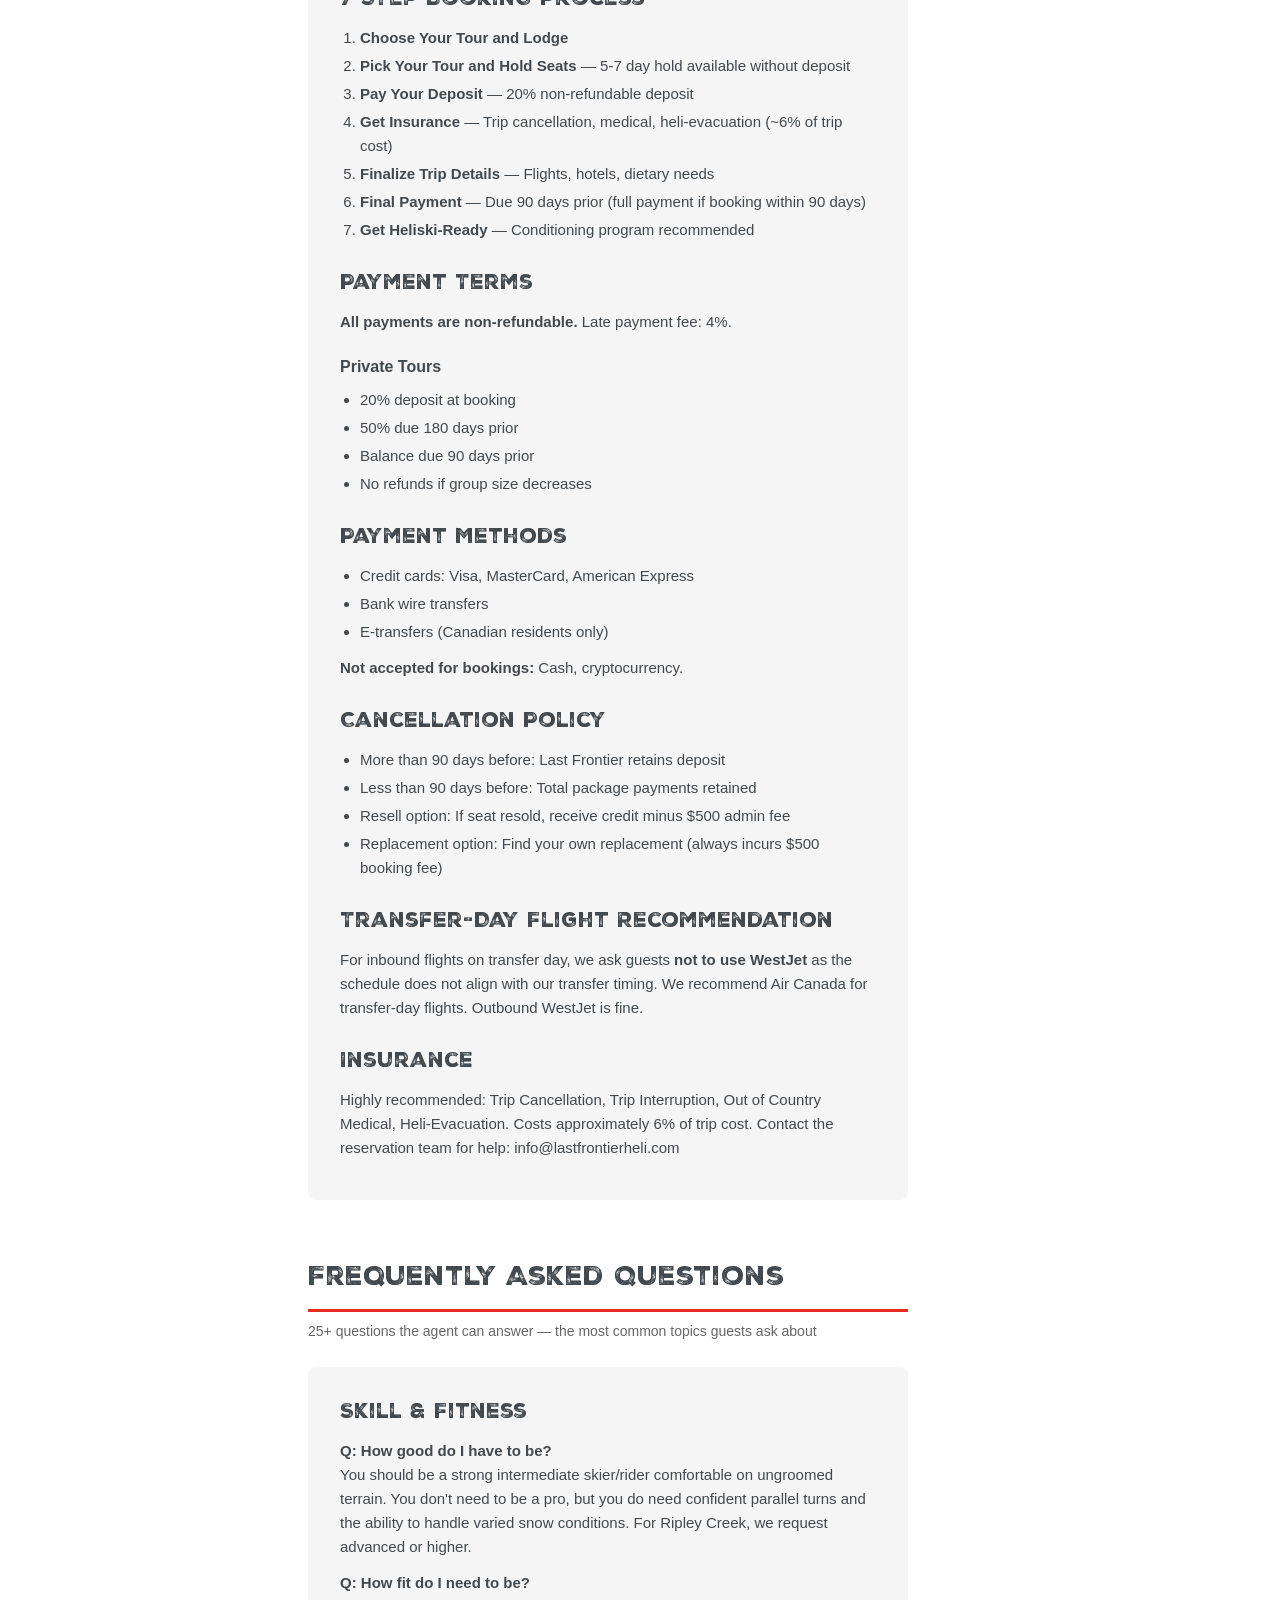
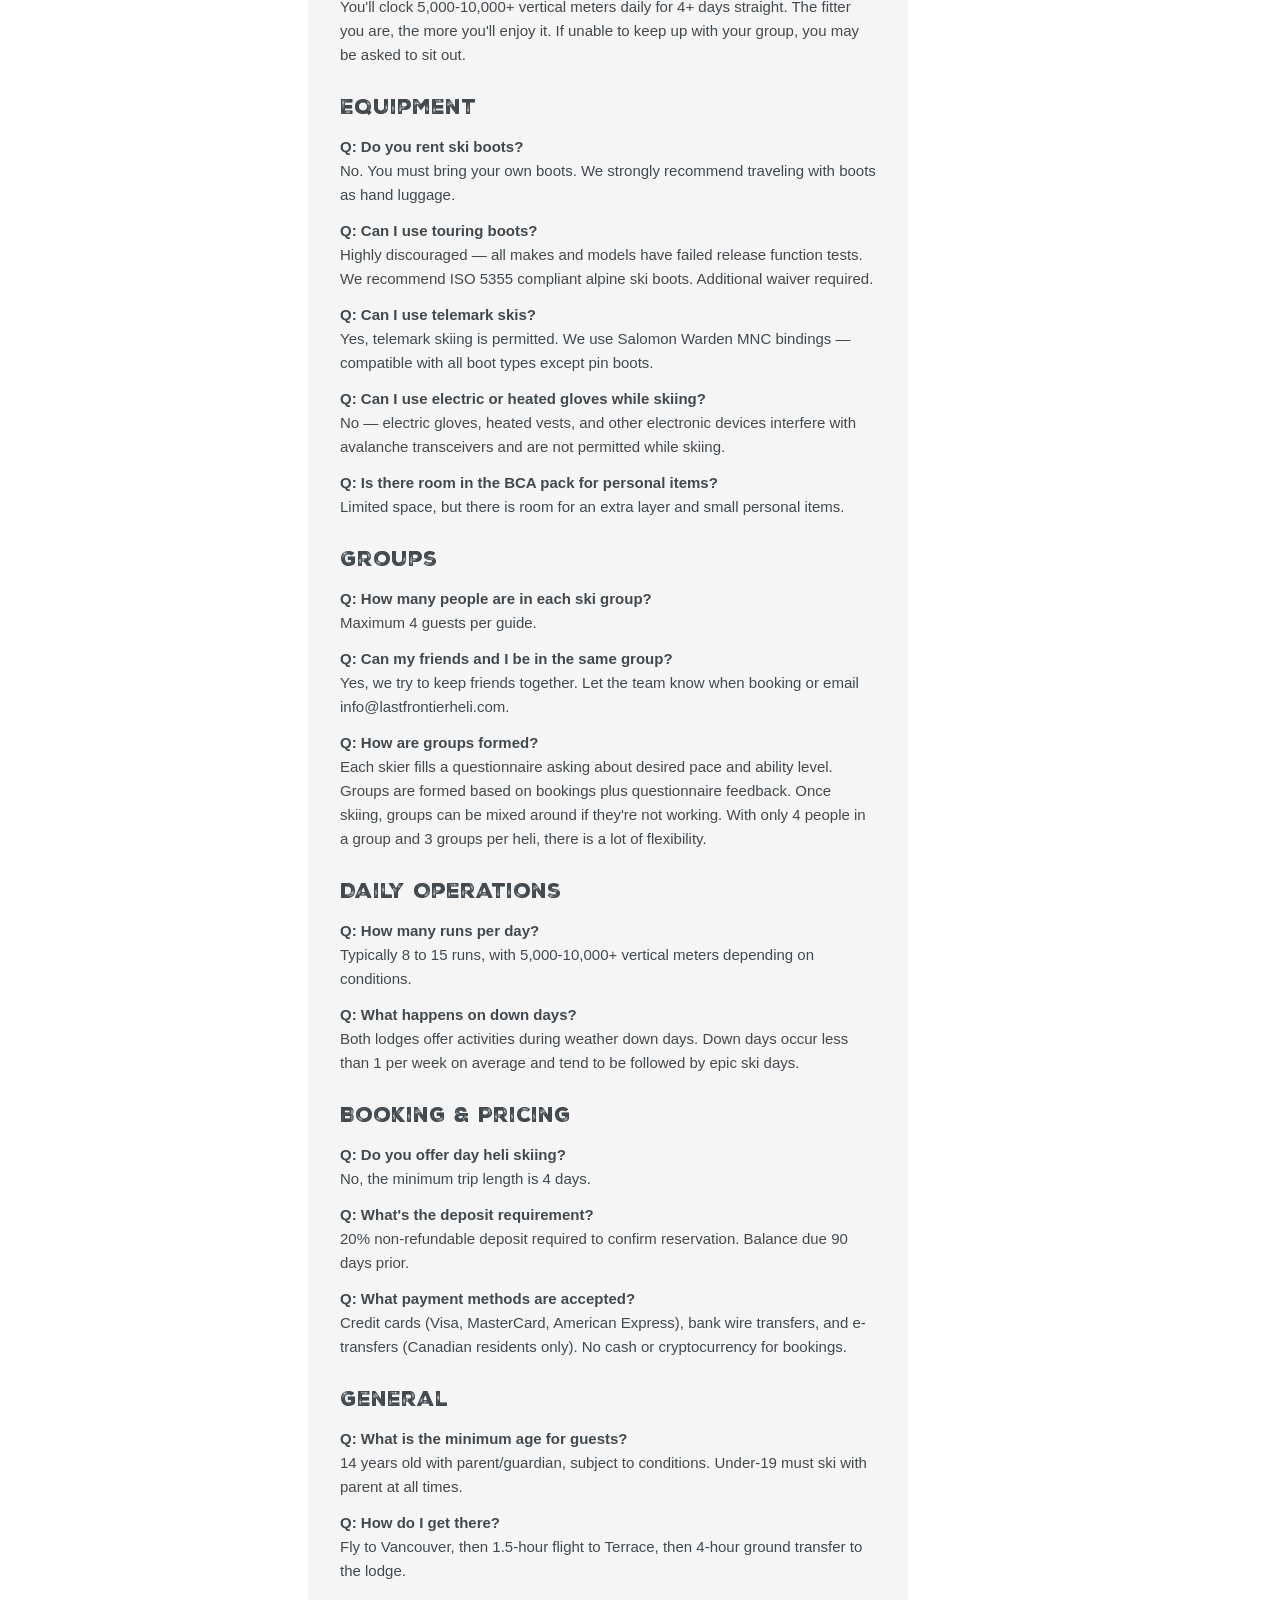
==== commit b097ec4f: "Update pending items: remove gift shop (resolved), clarify remaining 3 questions Co-Authored-By: Cla" ====
--- a/kb-review.html
+++ b/kb-review.html
@@ -743,10 +743,9 @@
   <div class="deferred-box">
     <h4>Still pending your input</h4>
     <ul>
-      <li>Gift shop merchandise details — waiting on your email</li>
-      <li>Snowshoeing boots answer — pending team confirmation</li>
-      <li>Cash at lodge for incidentals — <strong>do the lodges still accept cash (CAD, EUR, GBP, CHF, USD) for incidentals?</strong></li>
-      <li>Terrain stats: exact distance between lodges — pending verification</li>
+      <li><strong>Snowshoeing boots:</strong> Do the lodges provide boots for guests who want to go snowshoeing, or should they bring their own?</li>
+      <li><strong>Cash at the lodges:</strong> For on-site extras (gift shop, massages, extra vertical, alcohol, gratuities) — do the lodges still accept cash (CAD, EUR, GBP, CHF, USD), or is it card-only now?</li>
+      <li><strong>Terrain stats — two blanks from your list:</strong> What is the <em>highest alpine drop-off elevation</em> and the <em>lowest pickup elevation</em>? Also, can you confirm the lodge distance (153 km by road / 90 km by air)?</li>
     </ul>
   </div>
 
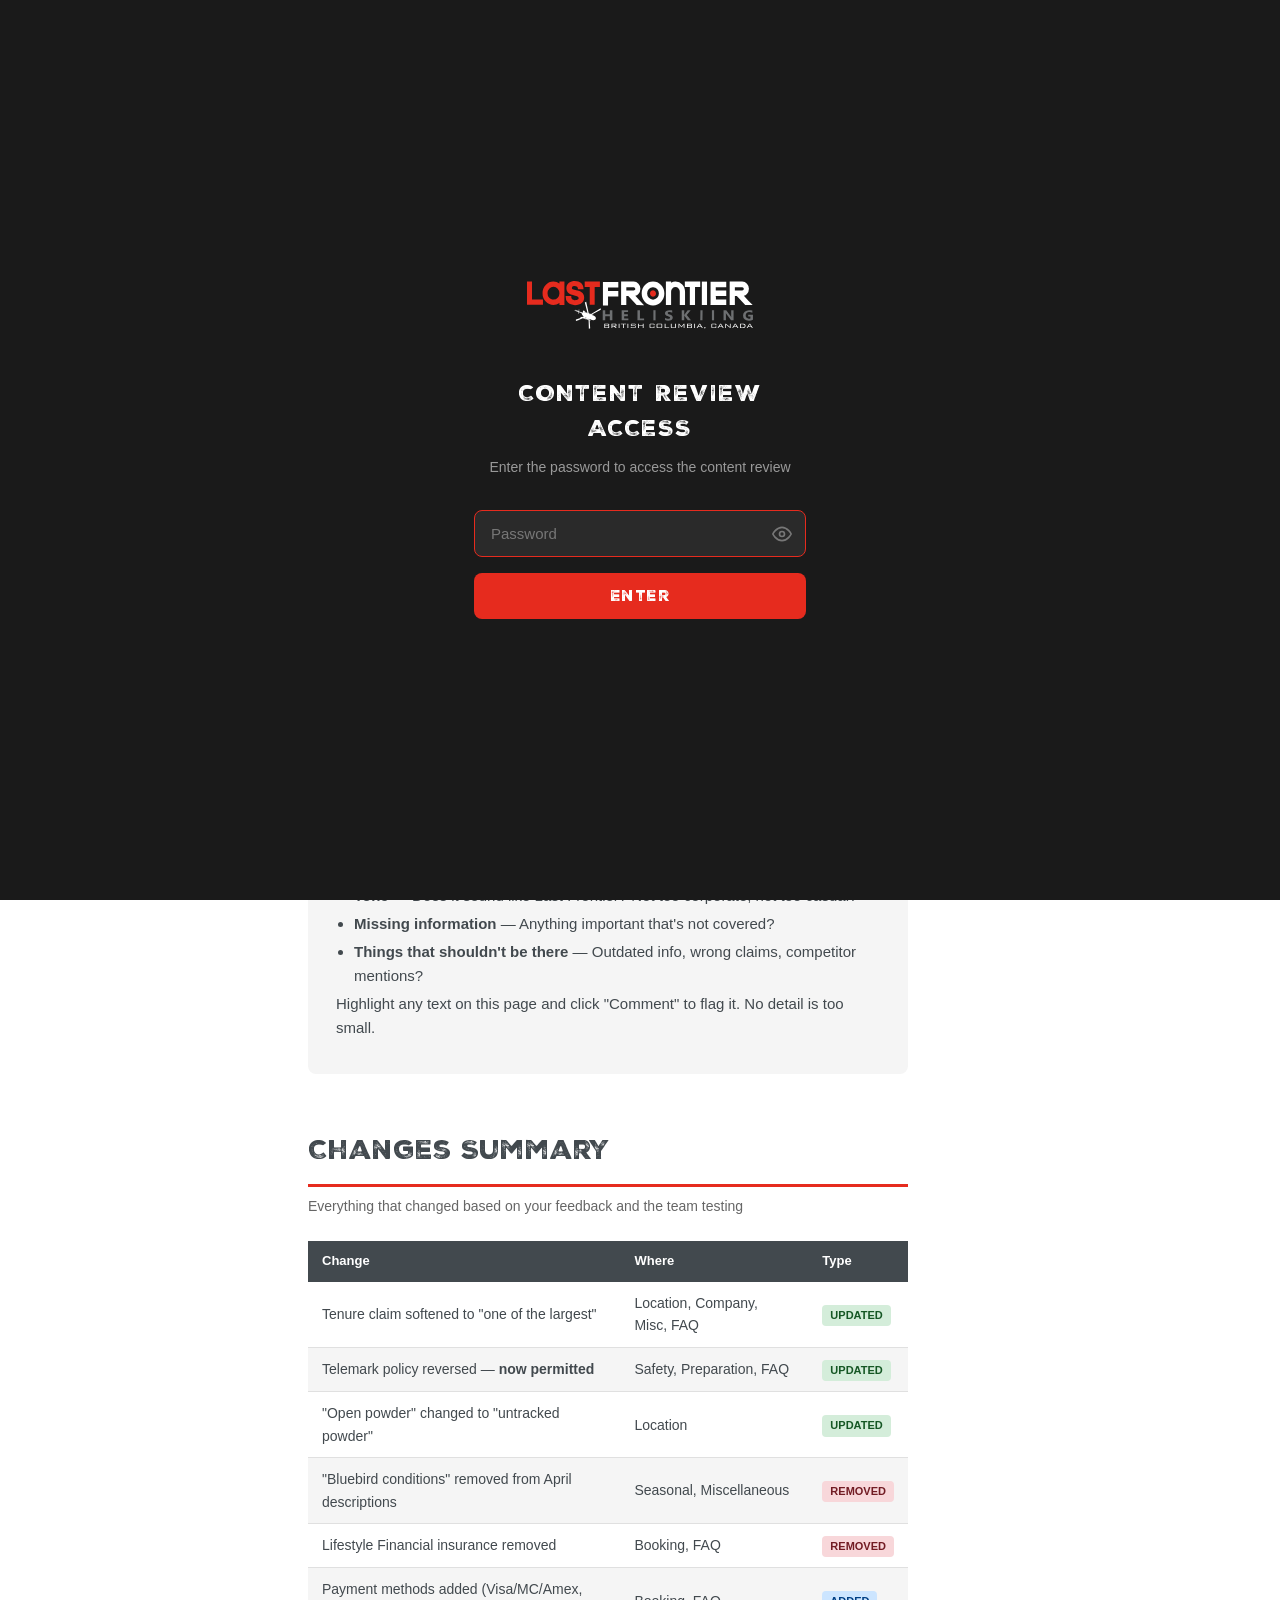
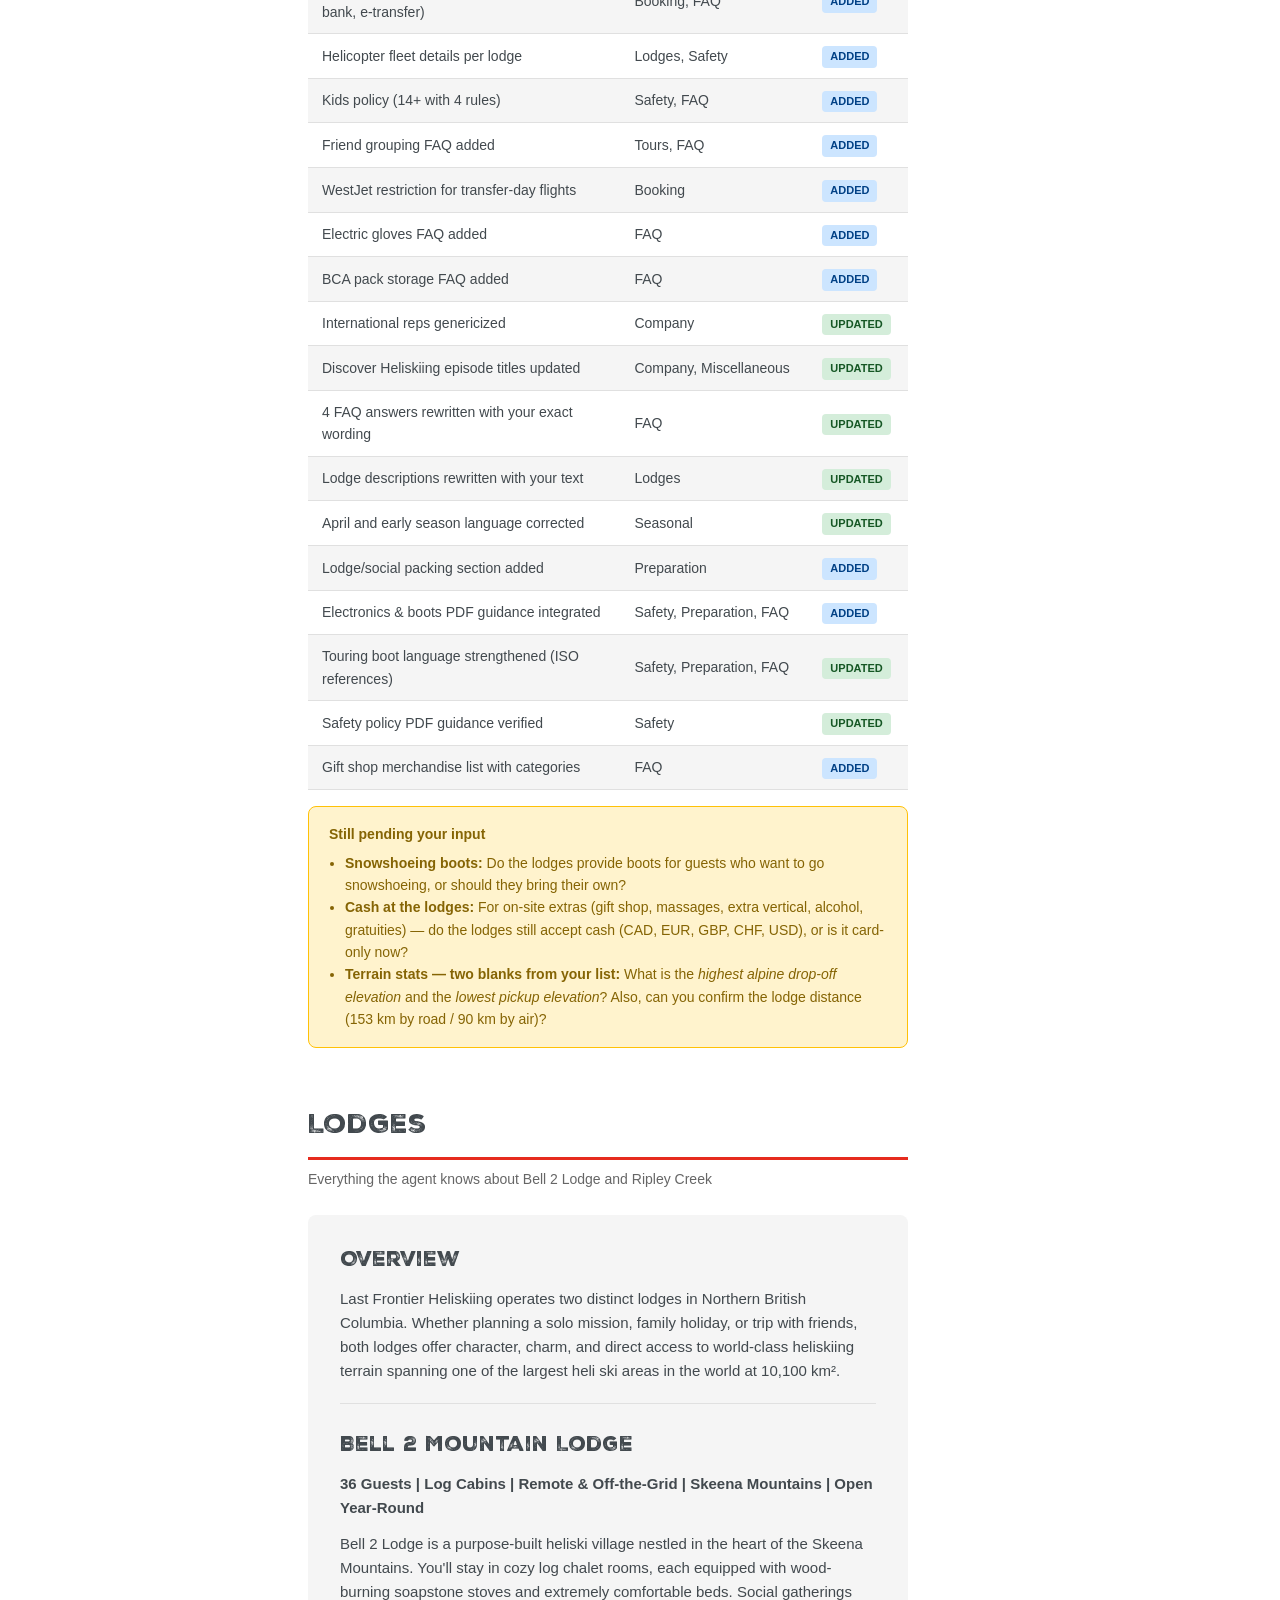
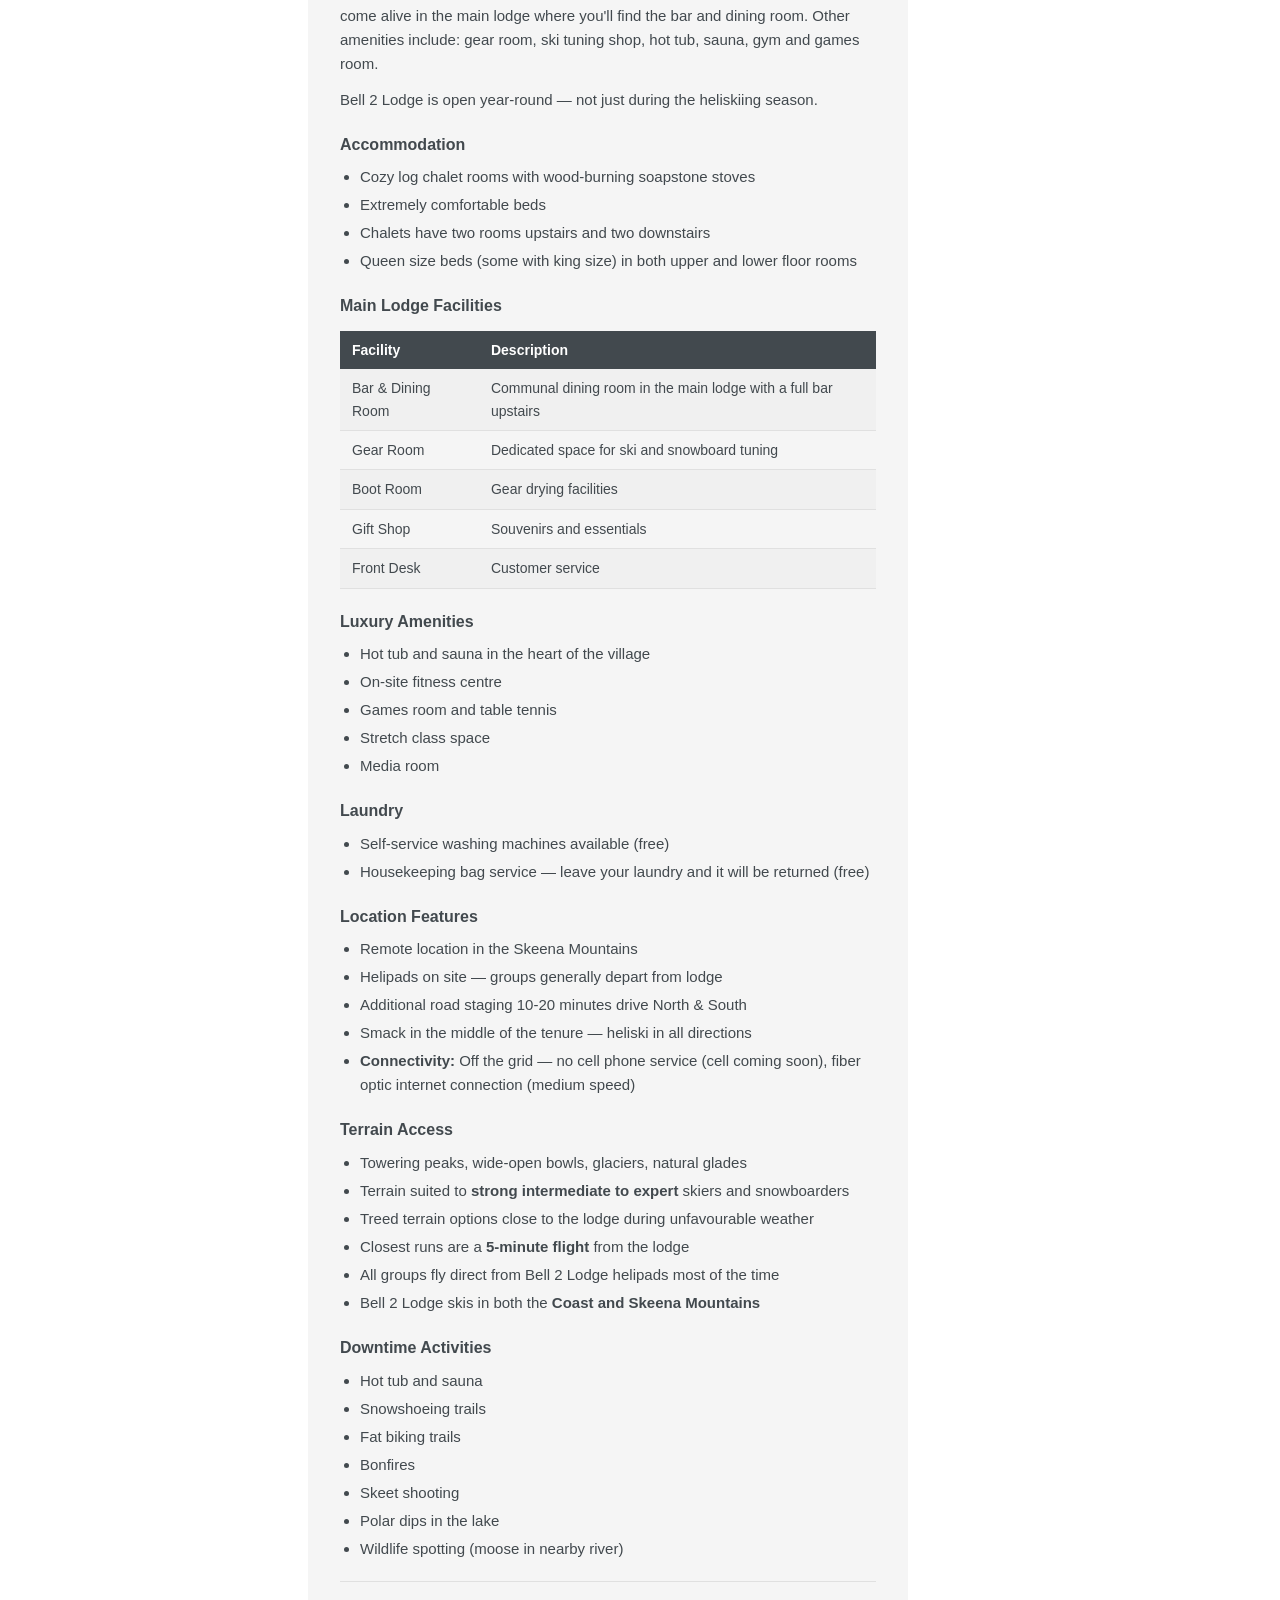
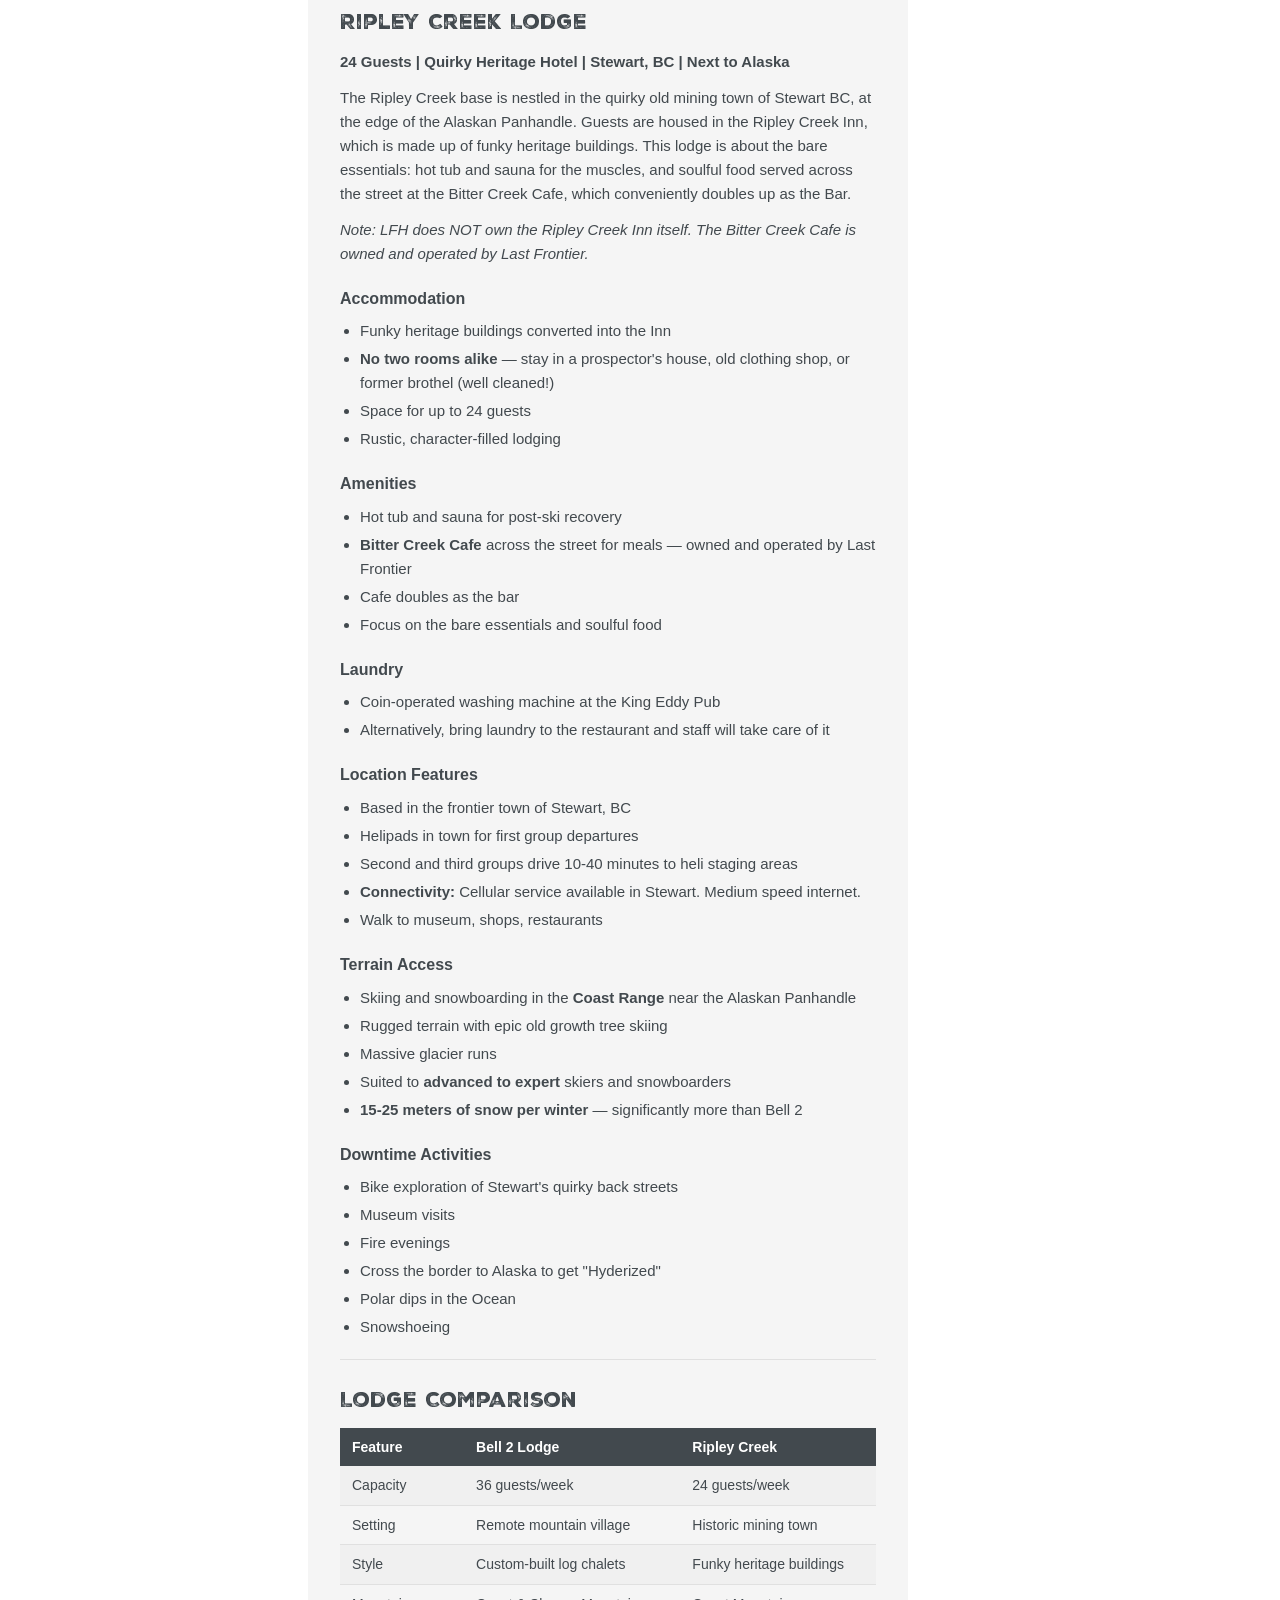
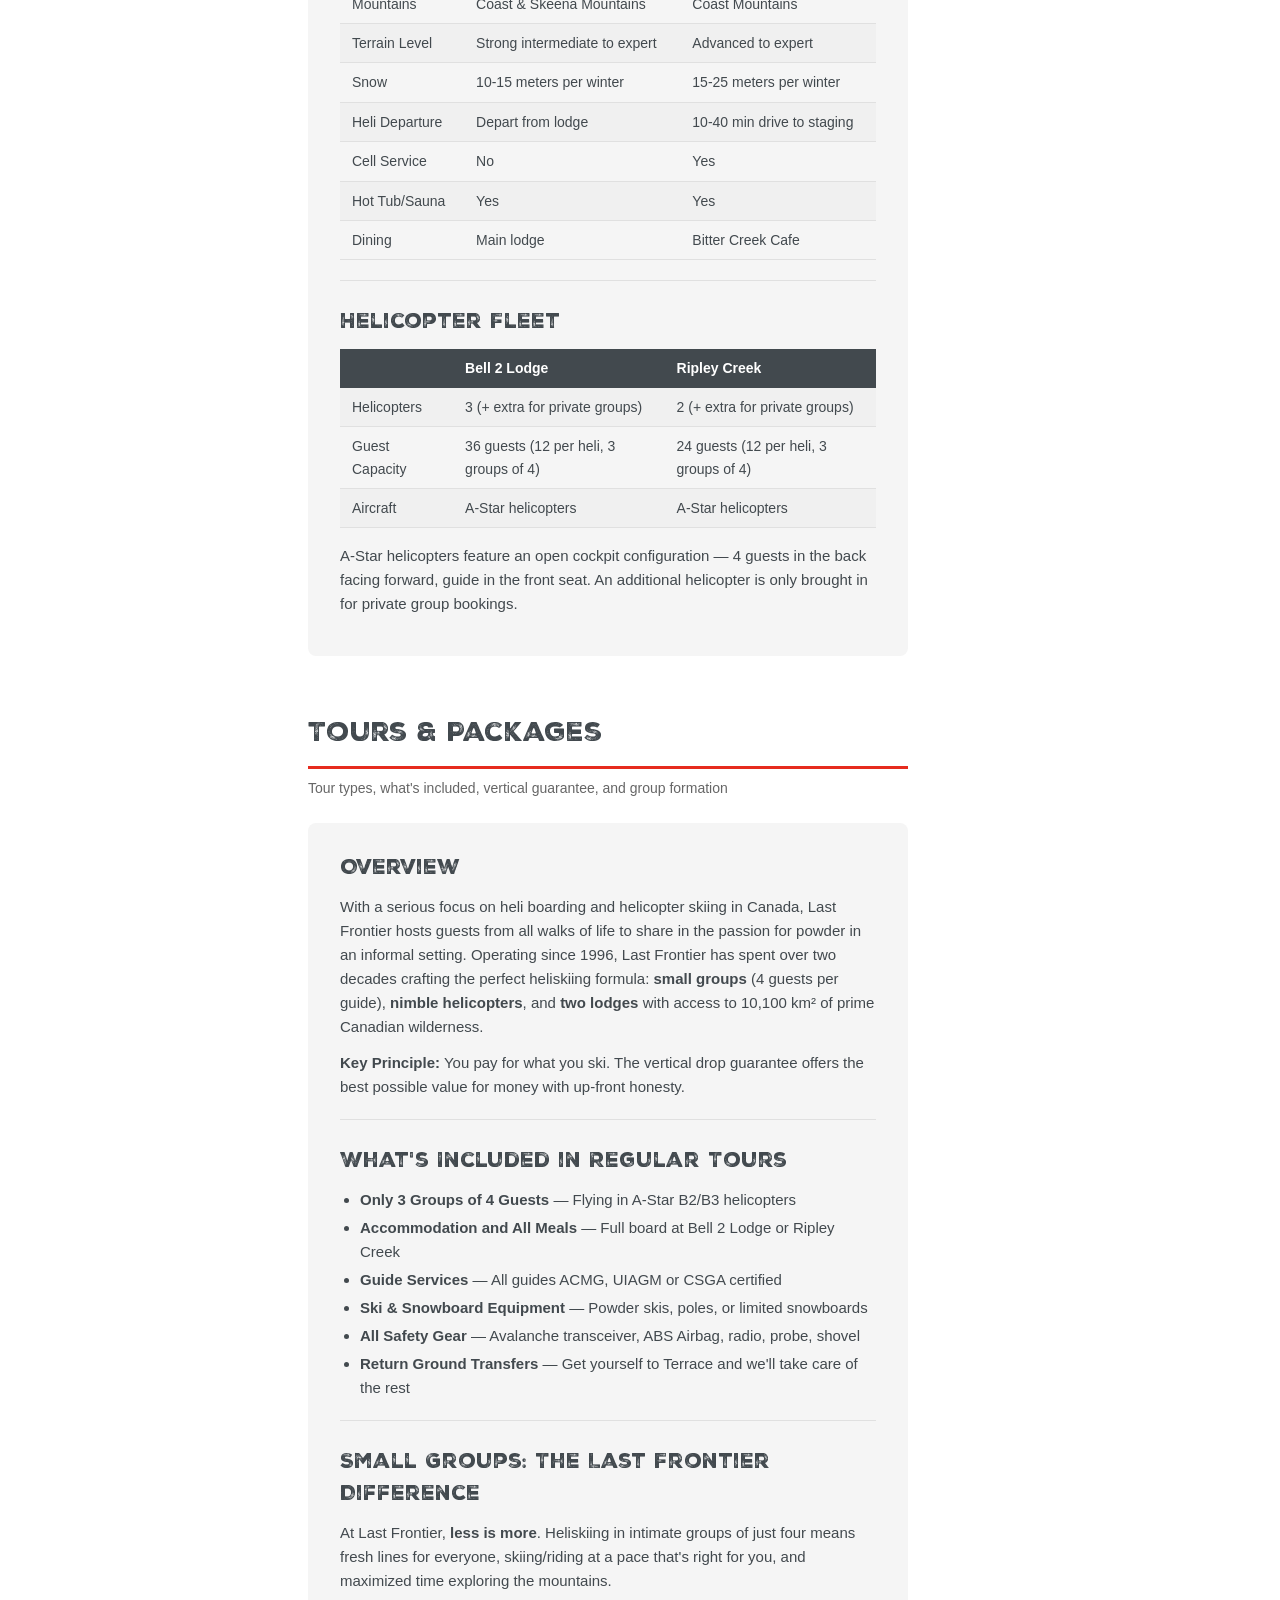
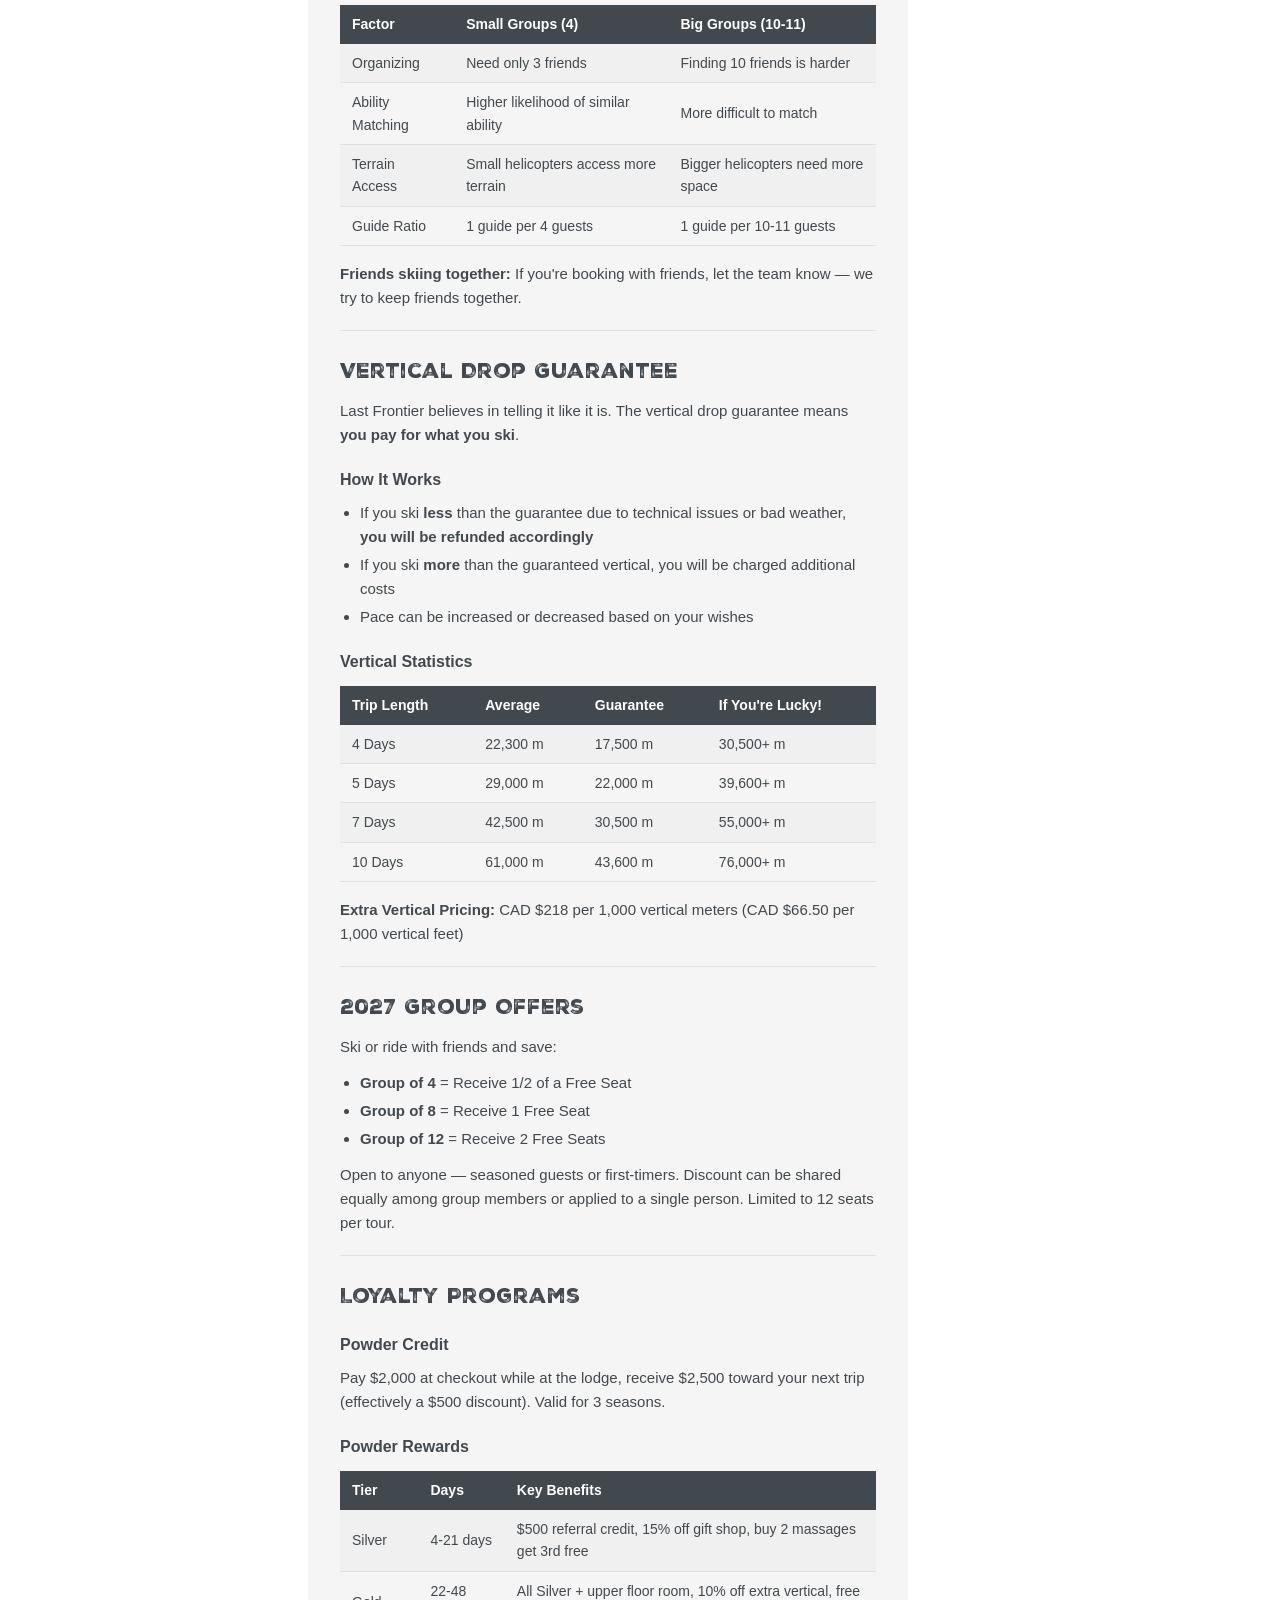
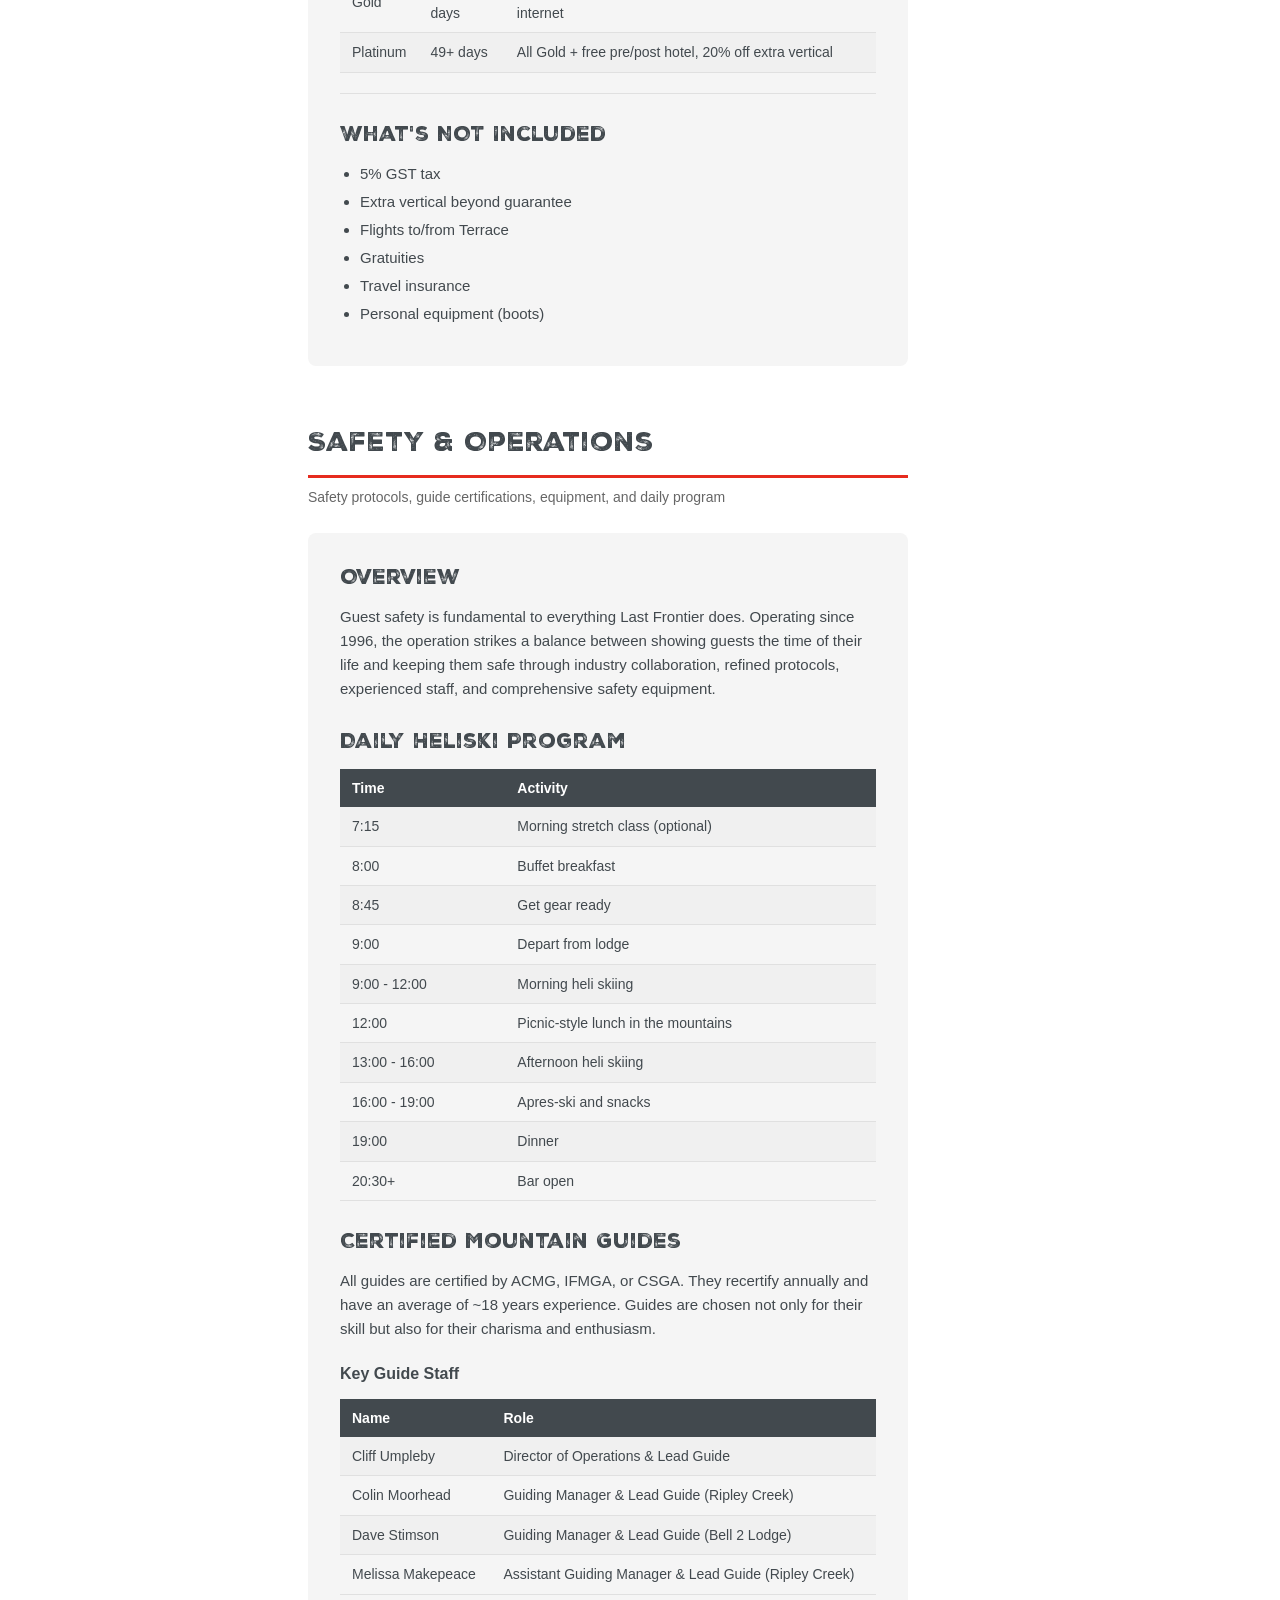
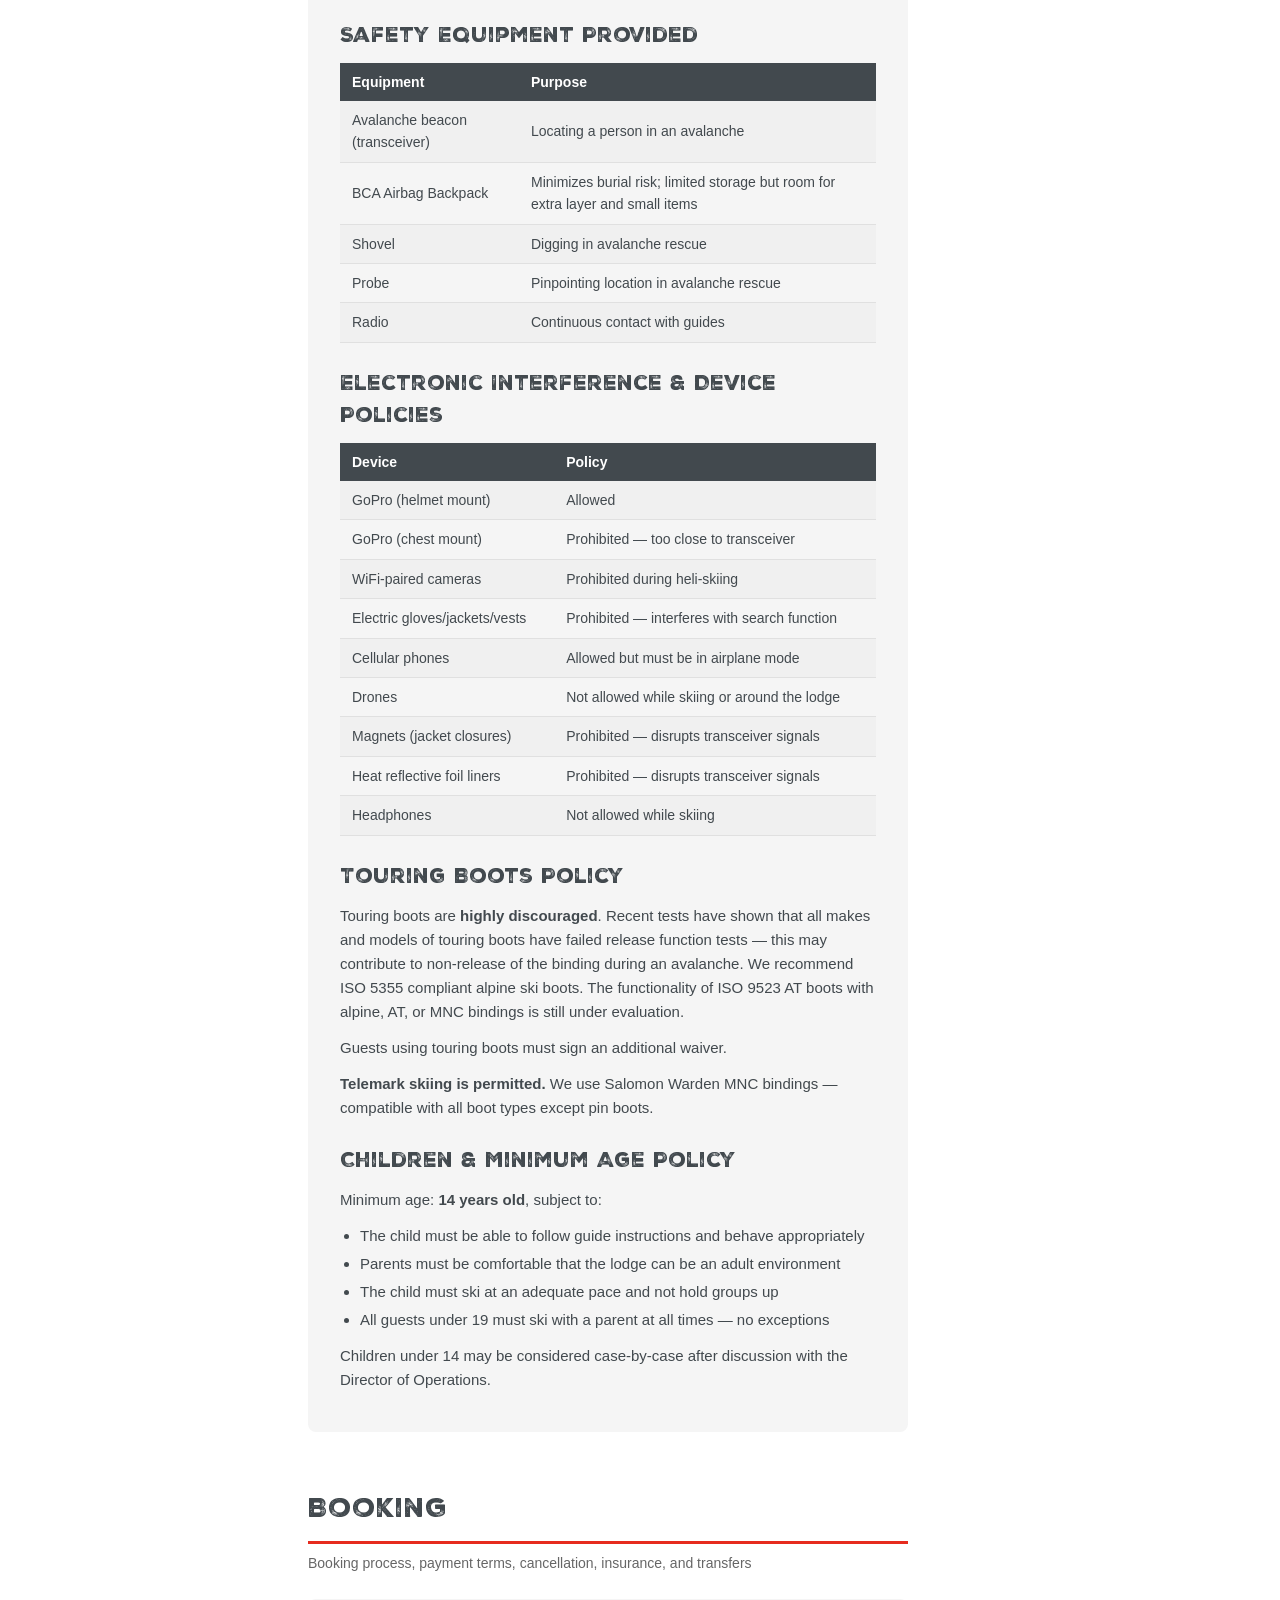
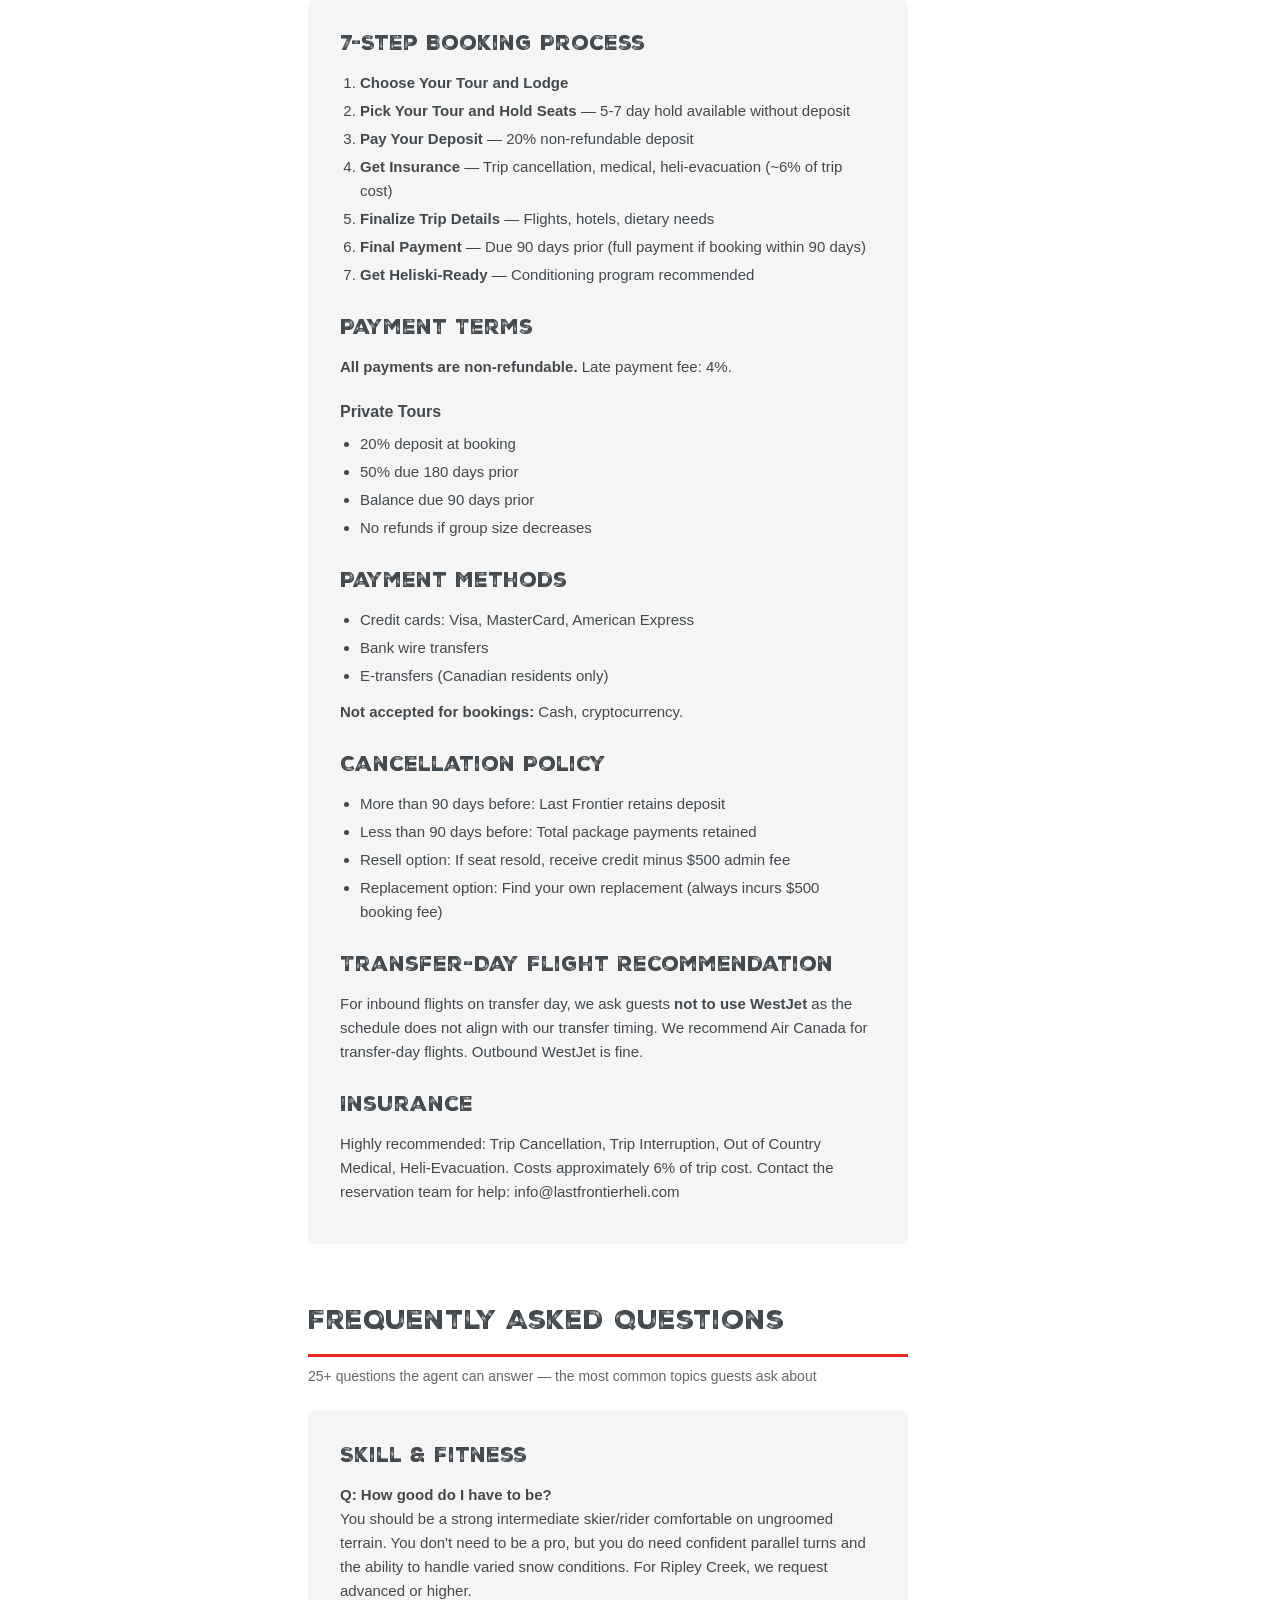
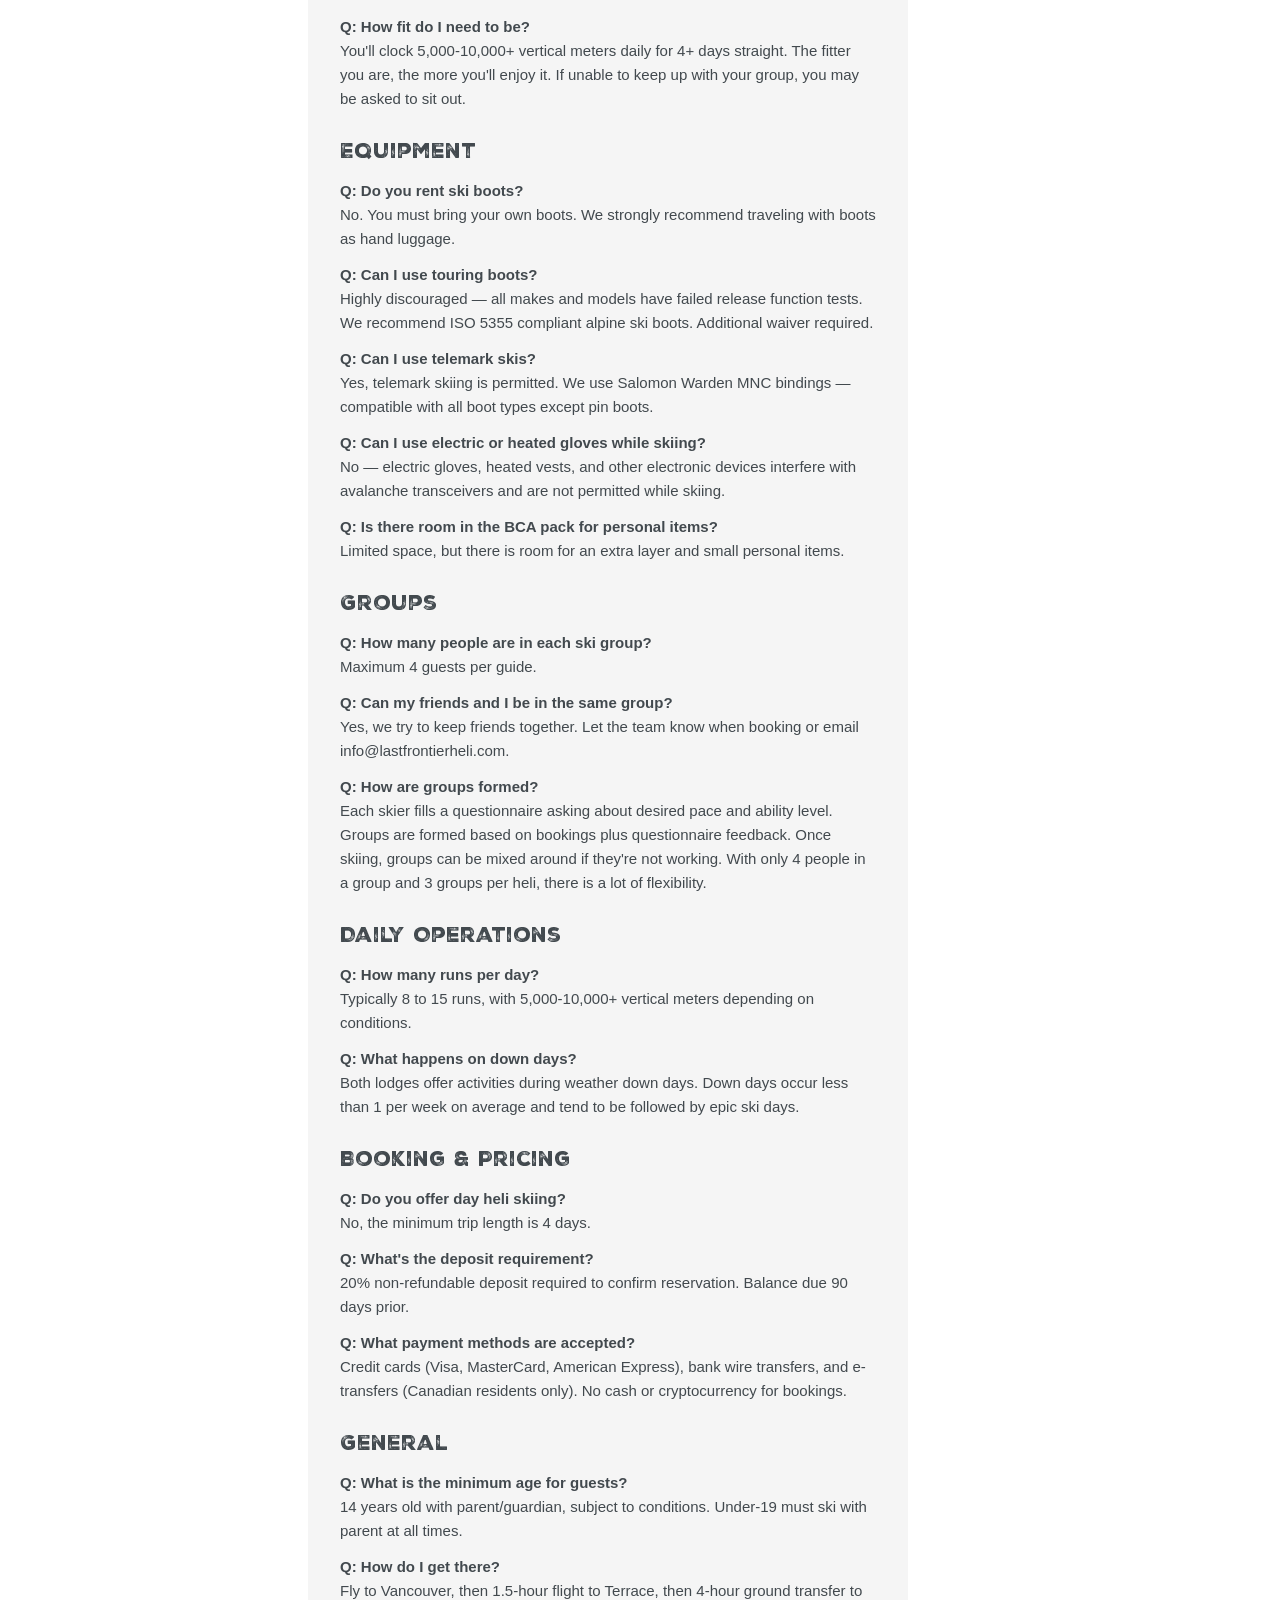
==== commit 45a78d13: "Add gift shop merchandise section to KB review page Renders the gift shop data (6 categories) in the" ====
--- a/kb-review.html
+++ b/kb-review.html
@@ -737,6 +737,7 @@
       <tr><td>Electronics &amp; boots PDF guidance integrated</td><td>Safety, Preparation, FAQ</td><td><span class="changes-badge added">Added</span></td></tr>
       <tr><td>Touring boot language strengthened (ISO references)</td><td>Safety, Preparation, FAQ</td><td><span class="changes-badge updated">Updated</span></td></tr>
       <tr><td>Safety policy PDF guidance verified</td><td>Safety</td><td><span class="changes-badge updated">Updated</span></td></tr>
+      <tr><td>Gift shop merchandise list with categories</td><td>FAQ</td><td><span class="changes-badge added">Added</span></td></tr>
     </tbody>
   </table>
 
@@ -1204,6 +1205,15 @@
 
     <p><strong>Q: How do I contact Last Frontier?</strong><br>
     Phone: 1-888-655-5566 (North America) / +1-250-558-7980 (international). Email: ski@lastfrontierheli.com (new bookings) / info@lastfrontierheli.com (existing reservations).</p>
+
+    <h2>Gift Shop</h2>
+    <p>Both lodges have gift shops. Items available for purchase include:</p>
+    <p><strong>Apparel:</strong> Base layers, button-up shirts, light jackets, puffer jackets/vests, shell jackets, long and short sleeve t-shirts, kids t-shirts, balaclavas</p>
+    <p><strong>Accessories:</strong> Socks, electronic heated socks, baseball caps, winter hats, slippers, men's and women's gloves, belts, ski goggles, goggle socks</p>
+    <p><strong>Gear:</strong> Rubber boots, winter boots</p>
+    <p><strong>Souvenirs:</strong> Stickers, terrain maps, post cards, key chains, licence plate frames</p>
+    <p><strong>Other:</strong> Sunscreen, lip balm, leather balm, single use heat packs</p>
+    <p><strong>Not sold:</strong> Helmets, snowpants, sunglasses, ski buffs</p>
   </div>
 
 </div>
